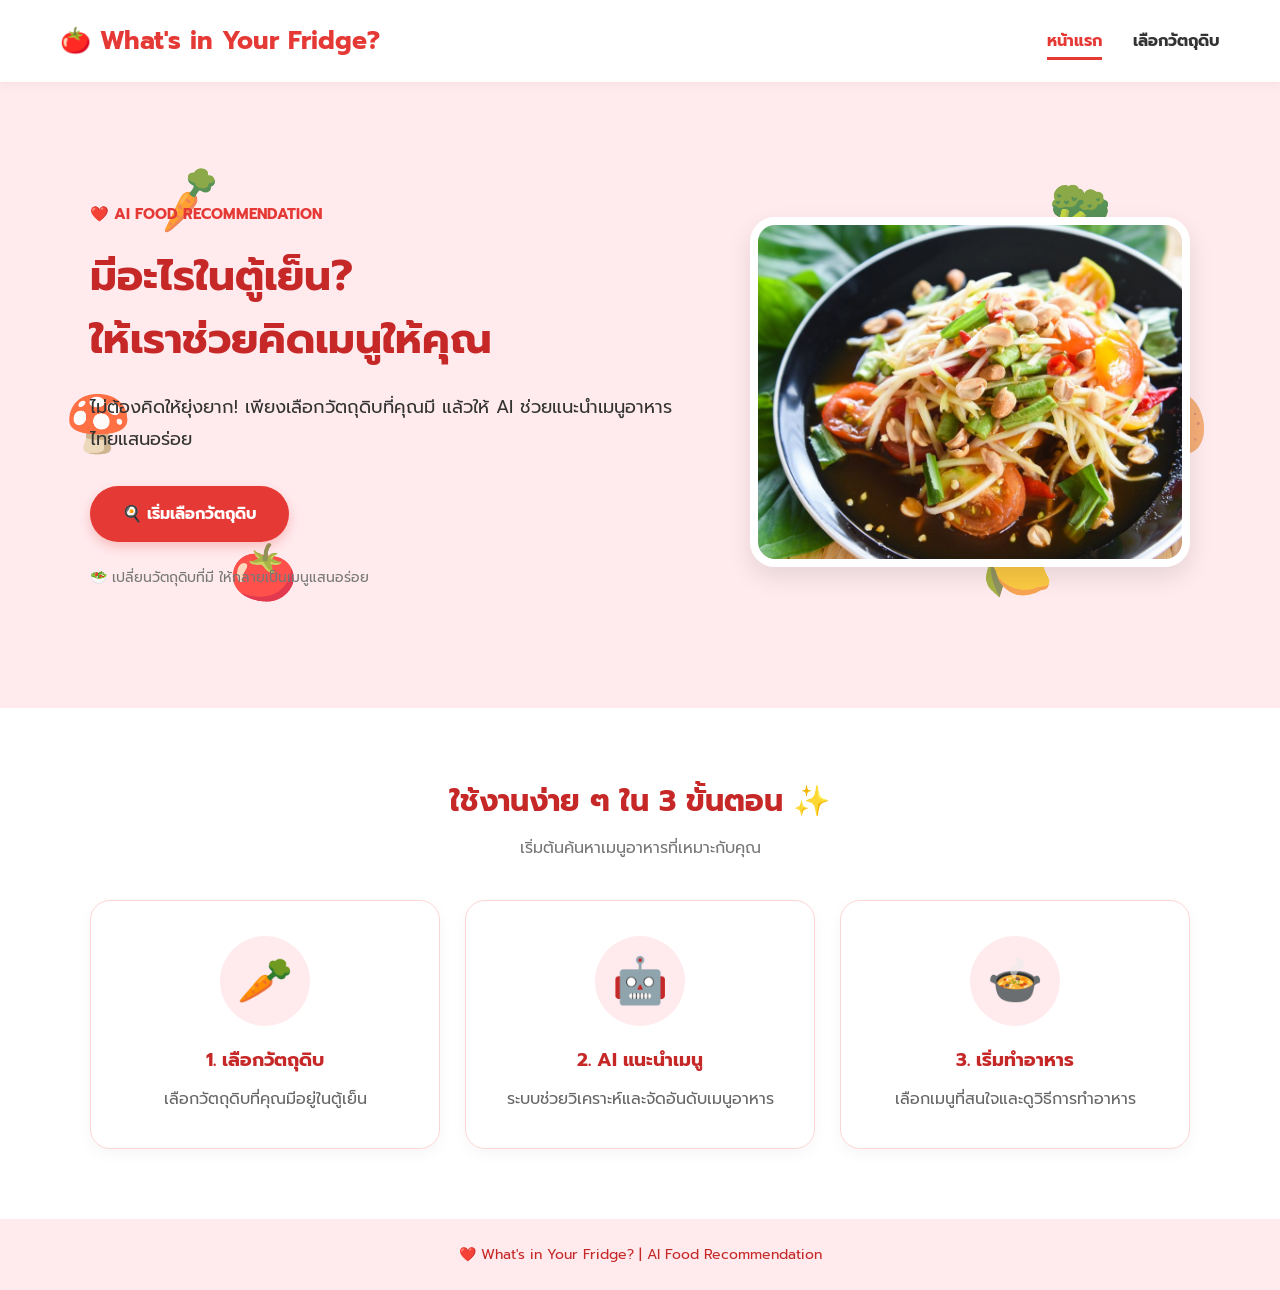
==== index.html @ 6ff92444 "Initial commit: Food Recommendation Website" ====
<!DOCTYPE html>
<html lang="th">
<head>
    <meta charset="UTF-8">
    <meta name="viewport" content="width=device-width, initial-scale=1.0">
    <title>What's in Your Fridge?</title>

        <!-- ฟอนต์ไทย -->
    <link rel="preconnect" href="https://fonts.googleapis.com">
    <link rel="preconnect" href="https://fonts.gstatic.com" crossorigin>
    <link href="https://fonts.googleapis.com/css2?family=Prompt:wght@400;500;600;700&display=swap" rel="stylesheet">

    <link rel="preconnect" href="https://fonts.googleapis.com">
    <link rel="preconnect" href="https://fonts.gstatic.com" crossorigin>
    <link href="https://fonts.googleapis.com/css2?family=Prompt:wght@400;500;600;700&display=swap" rel="stylesheet">
    <link rel="stylesheet" href="css/style.css">
</head>
<body>

    <!-- Header -->
    <header>
        <h1>🍅 What's in Your Fridge?</h1>

        <nav>
            <a href="index.html" class="active">หน้าแรก</a>
            <a href="ingredients.html">เลือกวัตถุดิบ</a>
        </nav>
    </header>

    <!-- Main Content -->
    <main>
        
        <!-- Hero Section -->
        <section class="hero">

            <!-- Ingredient Decorations -->
            <div class="food-decoration food-1">🥕</div>
            <div class="food-decoration food-2">🥦</div>
            <div class="food-decoration food-3">🍅</div>
            <div class="food-decoration food-4">🍋</div>
            <div class="food-decoration food-5">🍄</div>
            <div class="food-decoration food-6">🥚</div>

            <div class="hero-layout">

                <div class="hero-content">

                    <p class="subtitle">❤️ AI FOOD RECOMMENDATION</p>

                    <h2>
                        มีอะไรในตู้เย็น?
                        <br>
                        ให้เราช่วยคิดเมนูให้คุณ
                    </h2>

                    <p class="description">
                        ไม่ต้องคิดให้ยุ่งยาก!
                        เพียงเลือกวัตถุดิบที่คุณมี
                        แล้วให้ AI ช่วยแนะนำเมนูอาหารไทยแสนอร่อย
                    </p>

                    <a href="ingredients.html" class="btn">
                        🍳 เริ่มเลือกวัตถุดิบ
                    </a>

                    <p class="hero-note">
                        🥗 เปลี่ยนวัตถุดิบที่มี ให้กลายเป็นเมนูแสนอร่อย
                    </p>

                </div>

                <!-- Food Image -->
                <div class="hero-image">
                    <img src="images/food.jpg" alt="เมนูอาหารแนะนำ">
                </div>

            </div>

        </section>


        <!-- How It Works -->
        <section class="how-it-works">

            <div class="section-title">
                <h2>ใช้งานง่าย ๆ ใน 3 ขั้นตอน ✨</h2>
                <p>เริ่มต้นค้นหาเมนูอาหารที่เหมาะกับคุณ</p>
            </div>

            <div class="steps">

                <div class="step-card">
                    <div class="step-icon">🥕</div>
                    <h3>1. เลือกวัตถุดิบ</h3>
                    <p>เลือกวัตถุดิบที่คุณมีอยู่ในตู้เย็น</p>
                </div>

                <div class="step-card">
                    <div class="step-icon">🤖</div>
                    <h3>2. AI แนะนำเมนู</h3>
                    <p>ระบบช่วยวิเคราะห์และจัดอันดับเมนูอาหาร</p>
                </div>

                <div class="step-card">
                    <div class="step-icon">🍲</div>
                    <h3>3. เริ่มทำอาหาร</h3>
                    <p>เลือกเมนูที่สนใจและดูวิธีการทำอาหาร</p>
                </div>

            </div>

        </section>

    </main>

    <!-- Footer -->
    <footer>
        <p>❤️ What's in Your Fridge? | AI Food Recommendation</p>
    </footer>

    <script src="js/script.js"></script>

</body>
</html>
---- css/style.css ----
/* ============================= */
/* Color Theme */
/* ============================= */

:root {
    --primary-color: #E53935;
    --dark-red: #C62828;
    --light-red: #FFEBEE;
    --white: #FFFFFF;
    --text-color: #333333;
    --gray-color: #F5F5F5;
}

/* ============================= */
/* Basic Settings */
/* ============================= */

* {
    margin: 0;
    padding: 0;
    box-sizing: border-box;
}

body {
    font-family: Arial, sans-serif;
    background-color: var(--white);
    color: var(--text-color);
}

/* ============================= */
/* Header */
/* ============================= */

header {
    display: flex;
    justify-content: space-between;
    align-items: center;
    padding: 22px 60px;
    background-color: var(--white);

    /* เพิ่มความสวยงาม */
    border-bottom: 1px solid #FFE0E0;
    box-shadow: 0 3px 10px rgba(0, 0, 0, 0.04);

    position: relative;
    z-index: 10;
}

header h1 {
    color: var(--primary-color);
    font-size: 25px;
}

nav a {
    text-decoration: none;
    color: var(--text-color);
    margin-left: 25px;
    font-weight: bold;
}

nav a:hover {
    color: var(--primary-color);
}

/* ============================= */
/* Hero Section */
/* ============================= */

.hero {
    position: relative;
    text-align: center;
    padding: 120px 20px;
    background-color: var(--light-red);
    overflow: hidden;
}

.hero-content {
    max-width: 750px;
    margin: auto;
    position: relative;
    z-index: 2;
}

.subtitle {
    color: var(--primary-color);
    font-size: 15px;
    font-weight: bold;
    margin-bottom: 20px;
}

.hero h2 {
    font-size: 42px;
    line-height: 1.5;
    color: var(--dark-red);
    margin-bottom: 20px;
}

.description {
    font-size: 18px;
    line-height: 1.8;
    margin-bottom: 30px;
}

/* ============================= */
/* Food Decorations */
/* ============================= */

.food-decoration {
    position: absolute;
    font-size: 55px;
    opacity: 0.8;
}

.food-1 {
    top: 12%;
    left: 12%;
    transform: rotate(-15deg);
}

.food-2 {
    top: 15%;
    right: 13%;
    transform: rotate(15deg);
}

.food-3 {
    bottom: 15%;
    left: 18%;
    transform: rotate(10deg);
}

.food-4 {
    bottom: 15%;
    right: 18%;
    transform: rotate(-15deg);
}

.food-5 {
    top: 48%;
    left: 5%;
}

.food-6 {
    top: 48%;
    right: 5%;
}

/* ============================= */
/* Button */
/* ============================= */

.btn {
    display: inline-block;
    background-color: var(--primary-color);
    color: var(--white);
    padding: 16px 32px;
    text-decoration: none;
    border-radius: 30px;
    font-weight: bold;

    /* เพิ่มเงาและลูกเล่น */
    box-shadow: 0 5px 12px rgba(229, 57, 53, 0.25);
    transition: 0.3s;
}

.btn:hover {
    background-color: var(--dark-red);
    transform: translateY(-3px);
    box-shadow: 0 8px 18px rgba(198, 40, 40, 0.3);
}

.hero-note {
    margin-top: 25px;
    color: #777777;
    font-size: 14px;
}

/* ============================= */
/* How It Works */
/* ============================= */

.how-it-works {
    padding: 70px 40px;
    text-align: center;
}

.section-title h2 {
    color: var(--dark-red);
    font-size: 30px;
    margin-bottom: 12px;
}

.section-title p {
    color: #777777;
    margin-bottom: 40px;
}


/* Step Cards */

.steps {
    display: flex;
    justify-content: center;
    gap: 25px;
    max-width: 1100px;
    margin: auto;
}

.step-card {
    flex: 1;
    padding: 35px 25px;
    background-color: var(--white);
    border: 1px solid #FFD6D6;
    border-radius: 20px;

    box-shadow: 0 5px 15px rgba(0, 0, 0, 0.04);

    transition: 0.3s;
}

.step-card:hover {
    background-color: #FFF5F5;
    transform: translateY(-5px);
    box-shadow: 0 10px 20px rgba(229, 57, 53, 0.12);
}

/* Step Icon */
.step-icon {
    display: flex;
    align-items: center;
    justify-content: center;

    width: 90px;
    height: 90px;

    margin: 0 auto 20px;

    background-color: var(--light-red);
    border-radius: 50%;

    font-size: 45px;
}

.step-card h3 {
    color: var(--dark-red);
    text-align: center;
    margin-bottom: 12px;
}

.step-card p {
    color: #666666;
    line-height: 1.7;
    text-align: center;
}

/* ============================= */
/* Footer */
/* ============================= */

footer {
    text-align: center;
    padding: 25px;
    background-color: var(--light-red);
    color: var(--dark-red);
    font-size: 14px;
}

/* ============================= */
/* Responsive */
/* ============================= */

@media (max-width: 768px) {

    header {
        flex-direction: column;
        gap: 18px;
        padding: 20px;
    }

    nav a {
        margin: 0 10px;
    }

    .hero {
        padding: 100px 20px;
    }

    .hero h2 {
        font-size: 30px;
    }

    .description {
        font-size: 16px;
    }

    .food-decoration {
        font-size: 32px;
        opacity: 0.5;
    }

    .steps {
        flex-direction: column;
    }

    .how-it-works {
        padding: 50px 20px;
    }

    .section-title h2 {
        font-size: 25px;
    }

    /* Responsive Hero */

    .hero-layout {
        flex-direction: column;
        text-align: center;
        gap: 35px;
    }

    .hero-content {
        text-align: center;
        max-width: 100%;
    }

    .hero-image {
        width: 100%;
        max-width: 450px;
    }

    .hero-image img {
        height: 280px;
    }

    .food-decoration {
        font-size: 32px;
        opacity: 0.5;
    }
}


/* Hero Layout */

.hero-layout {
    display: flex;
    align-items: center;
    justify-content: space-between;
    gap: 50px;
    max-width: 1100px;
    margin: auto;
    text-align: left;
}

.hero-content {
    flex: 1;
    max-width: 600px;
    margin: 0;
}

.hero-image {
    flex: 0 0 40%;
    position: relative;
    z-index: 2;
}

.hero-image img {
    width: 100%;
    height: 350px;
    object-fit: cover;
    border-radius: 25px;
    border: 8px solid white;
    box-shadow: 0 10px 25px rgba(0, 0, 0, 0.10);
}


/* =================================
   INGREDIENTS PAGE
================================= */

.ingredients-page {
    max-width: 1100px;
    margin: auto;
    padding: 50px 25px;
}

/* Page Introduction */

.ingredients-intro {
    text-align: center;
    margin-bottom: 35px;
}

.ingredients-intro h2 {
    color: #D62828;
    font-size: 32px;
    margin: 15px 0;
}

.ingredients-intro p {
    color: #666;
    line-height: 1.7;
}

/* Search Box */

.ingredient-search {
    max-width: 650px;
    margin: 30px auto;
}

.ingredient-search input {
    width: 100%;
    padding: 16px 20px;
    border: 2px solid #FFD6D6;
    border-radius: 30px;
    font-size: 16px;
    outline: none;
    box-sizing: border-box;
}

.ingredient-search input:focus {
    border-color: #E53935;
}

/* Category */

.ingredient-category {
    margin: 40px 0 25px;
}

.ingredient-category h3,
.ingredient-list h3,
.selected-section h3 {
    color: #C62828;
    margin-bottom: 20px;
}

.category-buttons {
    display: flex;
    flex-wrap: wrap;
    gap: 12px;
}

.category-btn {
    background-color: white;
    color: #D62828;
    border: 1px solid #FFD6D6;
    border-radius: 25px;
    padding: 12px 22px;
    font-size: 15px;
    cursor: pointer;
    transition: 0.3s;
}

.category-btn:hover,
.category-btn.active {
    background-color: #E53935;
    color: white;
    border-color: #E53935;
}

/* Ingredient Cards */

.ingredient-grid {
    display: grid;
    grid-template-columns: repeat(4, 1fr);
    gap: 20px;
}

.ingredient-card {
    background-color: white;
    border: 1px solid #FFD6D6;
    border-radius: 18px;
    padding: 25px 15px;
    text-align: center;
    box-shadow: 0 4px 12px rgba(0, 0, 0, 0.04);
    transition: 0.3s;
}

.ingredient-card:hover {
    transform: translateY(-5px);
    box-shadow: 0 8px 18px rgba(229, 57, 53, 0.12);
}

.ingredient-icon {
    display: block;
    font-size: 45px;
    margin-bottom: 12px;
}

.ingredient-card h4 {
    color: #333;
    margin: 10px 0 15px;
}

/* Select Button */

.select-btn {
    background-color: #FFF0F0;
    color: #D62828;
    border: none;
    border-radius: 20px;
    padding: 9px 20px;
    cursor: pointer;
    transition: 0.3s;
}

.select-btn:hover {
    background-color: #E53935;
    color: white;
}

/* Selected Ingredients */

.selected-section {
    background-color: #FFF5F5;
    border: 1px solid #FFD6D6;
    border-radius: 20px;
    padding: 30px;
    margin-top: 45px;
    text-align: center;
}

#selectedCount {
    color: #E53935;
    font-weight: bold;
}

#selectedList {
    margin: 20px 0;
    color: #666;
    line-height: 2;
}

/* Confirm Button */

#confirmBtn {
    cursor: pointer;
    border: none;
}

#confirmBtn:disabled {
    background-color: #CCCCCC;
    box-shadow: none;
    cursor: not-allowed;
}

/* No Result */

#noResult {
    text-align: center;
    color: #999;
    padding: 30px;
}

/* Responsive */

@media (max-width: 768px) {

    .ingredient-grid {
        grid-template-columns: repeat(2, 1fr);
    }

    .ingredients-intro h2 {
        font-size: 25px;
    }

    .category-buttons {
        justify-content: center;
    }
}

@media (max-width: 400px) {

    .ingredient-grid {
        grid-template-columns: 1fr 1fr;
        gap: 10px;
    }

    .ingredient-card {
        padding: 18px 8px;
    }

}

/* =================================
   INGREDIENTS - EXTRA DESIGN
================================= */

/* พื้นหลังหน้า Ingredients */

.ingredients-page {
    background: linear-gradient(
        180deg,
        #fffafa 0%,
        #ffffff 50%,
        #fff5f5 100%
    );
}

/* Subtitle */

.ingredients-intro .subtitle {
    color: #E53935;
    font-weight: bold;
    letter-spacing: 1px;
}

/* Search Box */

.ingredient-search input {
    box-shadow: 0 4px 15px rgba(229, 57, 53, 0.06);
    transition: 0.3s;
}

.ingredient-search input:focus {
    box-shadow: 0 0 0 4px rgba(229, 57, 53, 0.1);
}

/* Category Buttons */

.category-btn {
    transition: all 0.25s ease;
}

.category-btn:hover {
    transform: translateY(-3px);
}

.category-btn.active {
    box-shadow: 0 5px 12px rgba(229, 57, 53, 0.2);
}

/* Ingredient Cards */

.ingredient-card {
    position: relative;
    overflow: hidden;
    transition: all 0.3s ease;
}

.ingredient-card:hover {
    transform: translateY(-7px);
    border-color: #FF9999;
    box-shadow: 0 10px 25px rgba(229, 57, 53, 0.12);
}

/* Ingredient Emoji */

.ingredient-icon {
    transition: transform 0.3s ease;
}

.ingredient-card:hover .ingredient-icon {
    transform: scale(1.18) rotate(-5deg);
}

/* Selected Card */

.ingredient-card.selected {
    border: 2px solid #E53935;
    background-color: #FFF5F5;
    box-shadow: 0 5px 15px rgba(229, 57, 53, 0.1);
}

/* Selected Button */

.ingredient-card.selected .select-btn {
    background-color: #E53935;
    color: white;
}

/* Selected List */

#selectedList {
    display: flex;
    flex-wrap: wrap;
    justify-content: center;
    gap: 10px;
}

.selected-item {
    background-color: white;
    border: 1px solid #FFBABA;
    border-radius: 20px;
    padding: 8px 14px;
    color: #C62828;
    font-size: 14px;
}

/* Confirm Button */

#confirmBtn {
    background-color: #E53935;
    color: white;
    padding: 14px 30px;
    border-radius: 30px;
    font-size: 16px;
    font-weight: bold;
    transition: 0.3s;
}

#confirmBtn:not(:disabled):hover {
    background-color: #C62828;
    transform: translateY(-3px);
    box-shadow: 0 6px 15px rgba(229, 57, 53, 0.25);
}

/* Animation */

@keyframes ingredientAppear {
    from {
        opacity: 0;
        transform: translateY(10px);
    }

    to {
        opacity: 1;
        transform: translateY(0);
    }
}

.ingredient-card {
    animation: ingredientAppear 0.35s ease;
}

/* ปุ่มลบวัตถุดิบในตะกร้า */

.selected-item button {
    font-size: 18px;
    margin-left: 5px;
}

/* การ์ดที่ถูกเลือก */

.ingredient-card.selected {
    border: 2px solid #E53935;
    background-color: #FFF5F5;
}

/* ปุ่มที่เลือกแล้ว */

.ingredient-card.selected .select-btn {
    background-color: #E53935;
    color: white;
}


/* ปุ่มจัดการรายการวัตถุดิบ */

.selected-actions {
    display: flex;
    justify-content: center;
    align-items: center;
    flex-wrap: wrap;
    gap: 12px;
    margin-top: 20px;
}

/* ปุ่มล้างรายการทั้งหมด */

.clear-btn {
    background-color: white;
    color: #E53935;
    border: 1px solid #E53935;
    border-radius: 30px;
    padding: 14px 25px;
    font-size: 15px;
    cursor: pointer;
    transition: 0.3s;
}

.clear-btn:hover:not(:disabled) {
    background-color: #FFF0F0;
    transform: translateY(-2px);
}

/* เมื่อปุ่มไม่สามารถกดได้ */

.clear-btn:disabled {
    background-color: #EEEEEE;
    color: #AAAAAA;
    border-color: #DDDDDD;
    cursor: not-allowed;
}


/* =================================
   FIXES (วางต่อท้ายไฟล์)
================================= */

/* ฟอนต์ไทย */
body {
    font-family: 'Prompt', 'Noto Sans Thai', Arial, sans-serif;
}

button, input {
    font-family: inherit;
}

/* แก้ Hero บนมือถือ (ต้องอยู่ท้ายไฟล์ เพื่อทับกฎด้านบน) */
@media (max-width: 768px) {
    .hero-layout {
        flex-direction: column;
        text-align: center;
        gap: 35px;
    }

    .hero-content {
        max-width: 100%;
        text-align: center;
    }

    .hero-image {
        flex: none;
        width: 100%;
        max-width: 450px;
    }

    .hero-image img {
        height: 280px;
    }
}

/* ปุ่ม ✕ ลบวัตถุดิบ */
.selected-item {
    display: inline-flex;
    align-items: center;
    gap: 6px;
}

.selected-item .remove-btn {
    background: #FFE5E5;
    color: #C62828;
    border: none;
    border-radius: 50%;
    width: 24px;
    height: 24px;
    font-size: 13px;
    line-height: 1;
    margin-left: 4px;
    cursor: pointer;
    transition: 0.2s;
}

.selected-item .remove-btn:hover {
    background: #E53935;
    color: white;
}

/* Header ติดขอบบน + หน้าที่เปิดอยู่ */
header {
    position: sticky;
    top: 0;
}

nav a.active {
    color: var(--primary-color);
    border-bottom: 3px solid var(--primary-color);
    padding-bottom: 4px;
}


/* =================================
   RESULT PAGE (recommendations.html)
   RECIPE DETAIL PAGE (recipe-detail.html)
================================= */

:root {
    --green: #2E7D32;
    --green-light: #E8F5E9;
}

.result-page,
.detail-page {
    max-width: 1100px;
    margin: auto;
    padding: 50px 25px;
}

.result-page {
    background: linear-gradient(180deg, #fffafa 0%, #ffffff 60%);
}

/* ---------- Chips ---------- */

.chip-row {
    display: flex;
    flex-wrap: wrap;
    gap: 8px;
}

.chip {
    display: inline-block;
    padding: 5px 12px;
    border-radius: 20px;
    font-size: 13px;
}

.chip-selected {
    background: white;
    border: 1px solid #FFBABA;
    color: #C62828;
}

.chip-have {
    background: var(--green-light);
    color: var(--green);
    border: 1px solid #C8E6C9;
}

.chip-need {
    background: white;
    color: #888;
    border: 1px dashed #CCC;
}

.chip-muted {
    background: #EEE;
    color: #888;
}

/* ---------- Summary ---------- */

.result-summary {
    display: flex;
    justify-content: space-between;
    align-items: center;
    gap: 20px;
    flex-wrap: wrap;
    background: #FFF5F5;
    border: 1px solid #FFD6D6;
    border-radius: 20px;
    padding: 20px 25px;
}

.result-summary-text {
    display: flex;
    flex-direction: column;
    gap: 12px;
    color: #C62828;
}

.edit-link {
    color: var(--primary-color);
    font-weight: 600;
    text-decoration: none;
}

.edit-link:hover {
    text-decoration: underline;
}

/* ---------- Toolbar ---------- */

.result-toolbar {
    display: flex;
    justify-content: space-between;
    align-items: center;
    flex-wrap: wrap;
    gap: 12px;
    margin: 30px 0 20px;
}

.result-toolbar[hidden] {
    display: none;
}

#resultCount {
    color: #666;
}

.sort-box {
    color: #666;
    font-size: 14px;
}

.sort-box select {
    margin-left: 8px;
    padding: 9px 14px;
    border: 2px solid #FFD6D6;
    border-radius: 20px;
    background: white;
    color: #C62828;
    font-size: 14px;
    cursor: pointer;
    outline: none;
}

.sort-box select:focus {
    border-color: var(--primary-color);
}

/* ---------- Recipe Cards ---------- */

.recipe-grid {
    display: grid;
    grid-template-columns: repeat(auto-fill, minmax(310px, 1fr));
    gap: 25px;
}

.recipe-card {
    display: flex;
    flex-direction: column;
    background: white;
    border: 1px solid #FFD6D6;
    border-radius: 22px;
    overflow: hidden;
    box-shadow: 0 4px 14px rgba(0, 0, 0, 0.05);
    transition: 0.3s;
    animation: ingredientAppear 0.4s ease both;
}

.recipe-card:hover {
    transform: translateY(-6px);
    box-shadow: 0 12px 26px rgba(229, 57, 53, 0.14);
}

.recipe-card.best {
    border: 2px solid var(--primary-color);
}

.recipe-thumb {
    position: relative;
    display: flex;
    align-items: center;
    justify-content: center;
    height: 150px;
    background: linear-gradient(135deg, #FFEBEE, #FFF8E1);
}

.recipe-thumb img {
    width: 100%;
    height: 100%;
    object-fit: cover;
}

.thumb-emoji {
    font-size: 70px;
    transition: transform 0.3s ease;
}

.thumb-emoji.big {
    font-size: 110px;
}

.recipe-card:hover .thumb-emoji {
    transform: scale(1.15) rotate(-5deg);
}

.best-badge {
    position: absolute;
    top: 12px;
    left: 12px;
    background: var(--primary-color);
    color: white;
    padding: 5px 12px;
    border-radius: 20px;
    font-size: 12px;
    font-weight: 600;
}

.recipe-body {
    display: flex;
    flex-direction: column;
    flex: 1;
    padding: 20px;
}

.recipe-title-row {
    display: flex;
    justify-content: space-between;
    align-items: flex-start;
    gap: 10px;
}

.recipe-title-row h3 {
    color: var(--dark-red);
    font-size: 19px;
}

.score-badge {
    flex-shrink: 0;
    background: var(--green-light);
    color: var(--green);
    font-weight: 700;
    font-size: 14px;
    padding: 4px 11px;
    border-radius: 20px;
}

.recipe-desc {
    color: #777;
    font-size: 14px;
    line-height: 1.7;
    margin: 10px 0 14px;
}

.match-bar {
    height: 8px;
    background: #F0F0F0;
    border-radius: 10px;
    overflow: hidden;
}

.match-fill {
    height: 100%;
    background: linear-gradient(90deg, #66BB6A, var(--green));
    border-radius: 10px;
    transition: width 0.8s ease;
}

.match-text {
    color: #888;
    font-size: 13px;
    margin: 8px 0 12px;
}

.recipe-meta {
    display: flex;
    flex-wrap: wrap;
    gap: 14px;
    color: #666;
    font-size: 13px;
    margin: 16px 0;
}

.recipe-meta.big {
    font-size: 15px;
}

.recipe-body .btn-small {
    margin-top: auto;
    text-align: center;
}

.btn-small {
    padding: 12px 24px;
    font-size: 15px;
}

/* ---------- State Boxes (loading / empty / error) ---------- */

.state-box {
    text-align: center;
    padding: 60px 20px;
    background: #FFF5F5;
    border: 1px dashed #FFBABA;
    border-radius: 24px;
}

.state-box h3 {
    color: var(--dark-red);
    margin: 14px 0 8px;
}

.state-box p {
    color: #777;
    margin-bottom: 22px;
}

.state-box .btn {
    border: none;
    cursor: pointer;
    font-family: inherit;
    font-size: 16px;
}

.state-icon {
    font-size: 60px;
}

.loading-pan {
    font-size: 64px;
    display: inline-block;
    animation: panShake 0.9s ease-in-out infinite;
}

@keyframes panShake {
    0%, 100% { transform: rotate(-12deg) translateY(0); }
    50%      { transform: rotate(12deg) translateY(-8px); }
}

/* ---------- Recipe Detail ---------- */

.back-link {
    display: inline-block;
    margin-bottom: 25px;
    color: var(--primary-color);
    text-decoration: none;
    font-weight: 600;
}

.back-link:hover {
    text-decoration: underline;
}

.detail-hero {
    display: flex;
    align-items: center;
    gap: 40px;
    background: linear-gradient(135deg, #FFEBEE, #FFF8E1);
    border-radius: 28px;
    padding: 35px 40px;
    margin-bottom: 30px;
}

.detail-thumb {
    flex: 0 0 200px;
    display: flex;
    align-items: center;
    justify-content: center;
}

.detail-thumb img {
    width: 100%;
    height: 200px;
    object-fit: cover;
    border-radius: 22px;
    border: 6px solid white;
}

.detail-info h2 {
    color: var(--dark-red);
    font-size: 34px;
    margin: 6px 0 12px;
}

.detail-desc {
    color: #666;
    line-height: 1.8;
}

.detail-layout {
    display: grid;
    grid-template-columns: 1fr 1.2fr;
    gap: 25px;
    align-items: start;
}

.detail-card {
    background: white;
    border: 1px solid #FFD6D6;
    border-radius: 22px;
    padding: 28px;
    box-shadow: 0 4px 14px rgba(0, 0, 0, 0.04);
}

.card-head {
    display: flex;
    justify-content: space-between;
    align-items: center;
    flex-wrap: wrap;
    gap: 10px;
    margin-bottom: 18px;
}

.card-head h3 {
    color: var(--dark-red);
}

.sub-head {
    color: #888;
    font-size: 14px;
    margin: 22px 0 8px;
}

.progress-text {
    color: var(--green);
    font-size: 13px;
    font-weight: 600;
}

/* Servings */

.serving-box {
    display: flex;
    align-items: center;
    gap: 12px;
    background: #FFF0F0;
    padding: 5px 8px;
    border-radius: 30px;
}

.serving-box button {
    width: 30px;
    height: 30px;
    border: none;
    border-radius: 50%;
    background: white;
    color: var(--primary-color);
    font-size: 18px;
    cursor: pointer;
    transition: 0.2s;
}

.serving-box button:hover {
    background: var(--primary-color);
    color: white;
}

/* Ingredient rows */

.ing-list {
    list-style: none;
}

.ing-row {
    display: flex;
    align-items: center;
    gap: 10px;
    padding: 11px 4px;
    border-bottom: 1px solid #F5F0F0;
}

.ing-name {
    flex: 1;
    font-weight: 500;
}

.ing-qty {
    color: #777;
    font-size: 14px;
}

.ing-list.light .ing-name {
    font-weight: 400;
    color: #666;
}

.tag {
    font-size: 12px;
    padding: 3px 10px;
    border-radius: 20px;
    white-space: nowrap;
}

.tag-have {
    background: var(--green-light);
    color: var(--green);
}

.tag-need {
    background: #FFF3E0;
    color: #E65100;
}

/* Shopping box */

.shopping-box {
    margin-top: 22px;
    padding: 18px;
    background: #FFF8E1;
    border: 1px solid #FFE082;
    border-radius: 16px;
    color: #6D4C00;
}

.shopping-box p {
    margin: 8px 0 14px;
}

.shopping-box.all-have {
    background: var(--green-light);
    border-color: #C8E6C9;
    color: var(--green);
    font-weight: 600;
    text-align: center;
}

.shopping-box .clear-btn {
    padding: 10px 20px;
    font-size: 14px;
}

/* Steps */

.step-list {
    list-style: none;
}

.step-row {
    margin-bottom: 12px;
}

.step-row label {
    display: flex;
    gap: 14px;
    align-items: flex-start;
    padding: 14px 16px;
    background: #FFFAFA;
    border: 1px solid #FFE0E0;
    border-radius: 16px;
    cursor: pointer;
    transition: 0.25s;
}

.step-row label:hover {
    border-color: #FF9999;
}

.step-check {
    display: none;
}

.step-num {
    flex-shrink: 0;
    width: 30px;
    height: 30px;
    display: flex;
    align-items: center;
    justify-content: center;
    background: var(--primary-color);
    color: white;
    border-radius: 50%;
    font-weight: 700;
    font-size: 14px;
    transition: 0.25s;
}

.step-text {
    line-height: 1.7;
}

.step-row.done label {
    background: var(--green-light);
    border-color: #C8E6C9;
}

.step-row.done .step-num {
    background: var(--green);
}

.step-row.done .step-text {
    color: #888;
    text-decoration: line-through;
}

/* Toast */

.toast {
    position: fixed;
    left: 50%;
    bottom: 30px;
    transform: translate(-50%, 20px);
    background: #333;
    color: white;
    padding: 12px 22px;
    border-radius: 30px;
    font-size: 14px;
    opacity: 0;
    pointer-events: none;
    transition: 0.3s;
    z-index: 50;
}

.toast.show {
    opacity: 1;
    transform: translate(-50%, 0);
}

/* ---------- Responsive ---------- */

@media (max-width: 768px) {

    .result-page,
    .detail-page {
        padding: 35px 18px;
    }

    .detail-hero {
        flex-direction: column;
        text-align: center;
        padding: 28px 20px;
        gap: 20px;
    }

    .detail-thumb {
        flex: none;
    }

    .detail-info h2 {
        font-size: 26px;
    }

    .recipe-meta.big {
        justify-content: center;
    }

    .detail-layout {
        grid-template-columns: 1fr;
    }

    .result-summary {
        flex-direction: column;
        align-items: flex-start;
    }
}

/* ผู้ใช้ที่ปิดแอนิเมชันในระบบ */
@media (prefers-reduced-motion: reduce) {
    .loading-pan,
    .recipe-card {
        animation: none;
    }

    .match-fill {
        transition: none;
    }
}


/* =================================
   DATASET INTEGRATION (หน้าเลือกวัตถุดิบ / ผลแนะนำ / รายละเอียดเมนู)
================================= */

/* ---------- หน้าเลือกวัตถุดิบ ---------- */

.ingredients-page {
    padding-bottom: 110px;   /* เว้นที่ให้แถบล่าง */
}

.ingredient-card {
    cursor: pointer;
}

.ingredient-count {
    display: block;
    margin: -6px 0 12px;
    color: #999;
    font-size: 12px;
}

.ingredient-card.selected .ingredient-count {
    color: var(--dark-red);
}

.ingredient-card h4 {
    min-height: 2.6em;
    display: flex;
    align-items: center;
    justify-content: center;
    line-height: 1.3;
}

/* แถบสรุปติดขอบล่าง */

.sticky-bar {
    position: fixed;
    left: 50%;
    bottom: 22px;
    transform: translateX(-50%);
    z-index: 40;

    display: flex;
    align-items: center;
    gap: 22px;

    padding: 10px 12px 10px 26px;
    background: white;
    border: 1px solid #FFBABA;
    border-radius: 40px;
    box-shadow: 0 10px 30px rgba(229, 57, 53, 0.22);
    color: var(--dark-red);
    animation: barUp 0.3s ease;
}

.sticky-bar[hidden] {
    display: none;
}

.sticky-bar .btn {
    border: none;
    cursor: pointer;
    font-family: inherit;
    font-size: 15px;
    padding: 12px 24px;
}

@keyframes barUp {
    from { opacity: 0; transform: translate(-50%, 20px); }
    to   { opacity: 1; transform: translate(-50%, 0); }
}

/* ---------- หน้าผลแนะนำ ---------- */

.toolbar-controls {
    display: flex;
    flex-wrap: wrap;
    gap: 12px;
}

.recipe-en {
    color: #999;
    font-size: 13px;
    margin: 2px 0 12px;
}

.status-pill {
    align-self: flex-start;
    display: inline-block;
    padding: 5px 12px;
    border-radius: 20px;
    font-size: 13px;
    font-weight: 600;
    margin-bottom: 14px;
}

.status-pill.ready {
    background: var(--green-light);
    color: var(--green);
}

.status-pill.need {
    background: #FFF3E0;
    color: #E65100;
}

.recipe-meta .tag {
    background: #F7F7F7;
    color: #666;
}

.recipe-meta .tag-course {
    background: #FFF0F0;
    color: #C62828;
}

.recipe-body .chip-row {
    max-height: 96px;
    overflow: hidden;
}

.load-more-box {
    text-align: center;
    margin-top: 35px;
}

.load-more-box[hidden],
#loadMoreBtn[hidden] {
    display: none;
}

/* ปุ่มหัวใจบนการ์ด */

.fav-btn {
    position: absolute;
    top: 10px;
    right: 10px;
    width: 38px;
    height: 38px;
    border: none;
    border-radius: 50%;
    background: rgba(255, 255, 255, 0.92);
    font-size: 19px;
    line-height: 1;
    cursor: pointer;
    box-shadow: 0 2px 8px rgba(0, 0, 0, 0.12);
    transition: transform 0.2s ease;
}

.fav-btn:hover {
    transform: scale(1.15);
}

.fav-btn.active {
    animation: heartPop 0.35s ease;
}

@keyframes heartPop {
    0%   { transform: scale(1); }
    50%  { transform: scale(1.4); }
    100% { transform: scale(1); }
}

/* ---------- หน้ารายละเอียด ---------- */

.fav-pill {
    margin-top: 18px;
    padding: 10px 20px;
    border: 1px solid #FFBABA;
    border-radius: 30px;
    background: white;
    color: var(--primary-color);
    font-size: 14px;
    cursor: pointer;
    transition: 0.25s;
}

.fav-pill:hover {
    background: #FFF0F0;
}

.fav-pill.active {
    background: var(--primary-color);
    border-color: var(--primary-color);
    color: white;
}

.recipe-meta.big span {
    background: rgba(255, 255, 255, 0.75);
    padding: 6px 14px;
    border-radius: 20px;
}

.time-note,
.data-note,
.source-note {
    color: #999;
    font-size: 13px;
    line-height: 1.7;
}

.time-note {
    margin-top: 10px;
}

.data-note {
    margin-top: 20px;
}

.source-note {
    margin-top: 18px;
}

.source-note a {
    color: var(--primary-color);
}

.no-steps {
    text-align: center;
    padding: 30px 15px;
    background: #FFFAFA;
    border: 1px dashed #FFBABA;
    border-radius: 18px;
}

.no-steps h4 {
    color: var(--dark-red);
    margin: 10px 0 8px;
}

.no-steps p {
    color: #777;
    font-size: 14px;
    line-height: 1.7;
    margin-bottom: 18px;
}

.link-row {
    display: flex;
    flex-wrap: wrap;
    justify-content: center;
    gap: 10px;
}

.link-btn {
    display: inline-block;
    padding: 10px 20px;
    font-size: 14px;
    text-decoration: none;
}

/* ---------- เลื่อนแล้วค่อย ๆ ปรากฏ (หน้าแรก) ---------- */

.reveal {
    opacity: 0;
    transform: translateY(24px);
    transition: opacity 0.6s ease, transform 0.6s ease;
}

.reveal.visible {
    opacity: 1;
    transform: none;
}

/* อีโมจิลอยเบา ๆ ที่หน้าแรก */

.food-decoration {
    animation: floatFood 5s ease-in-out infinite;
}

.food-2, .food-4, .food-6 {
    animation-delay: -2.5s;
}

@keyframes floatFood {
    0%, 100% { translate: 0 0; }
    50%      { translate: 0 -12px; }
}

@media (max-width: 768px) {
    .toolbar-controls {
        width: 100%;
    }

    .sticky-bar {
        width: calc(100% - 28px);
        justify-content: space-between;
        gap: 10px;
    }
}

@media (prefers-reduced-motion: reduce) {
    .food-decoration,
    .sticky-bar,
    .fav-btn.active {
        animation: none;
    }

    .reveal {
        opacity: 1;
        transform: none;
        transition: none;
    }
}


/* ป้ายบอกแหล่งข้อมูล (Flask API / ในเครื่อง) */

.source-note-bar {
    margin-top: 18px;
    padding: 9px 16px;
    border-radius: 14px;
    background: #FFF8E1;
    color: #8A6100;
    font-size: 13px;
}

.source-note-bar[hidden] {
    display: none;
}

.source-note-bar.from-api {
    background: var(--green-light);
    color: var(--green);
}
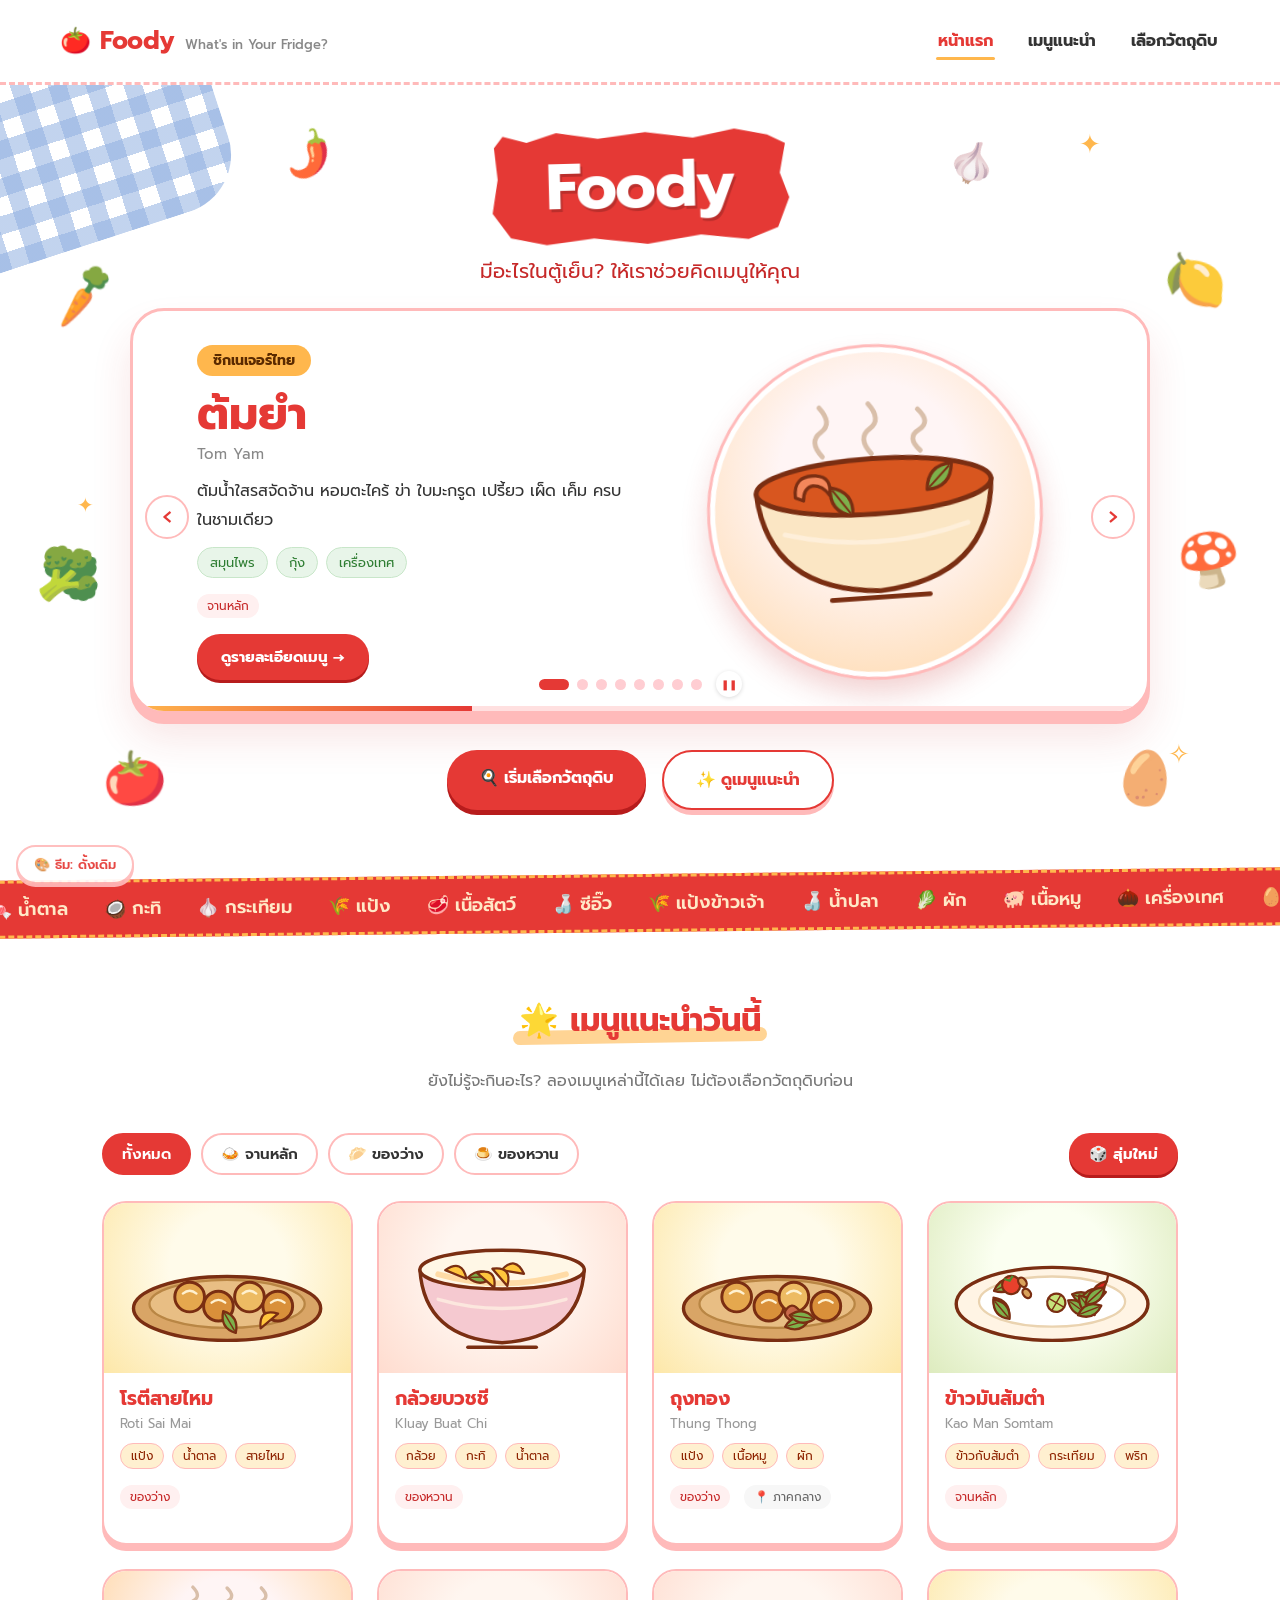
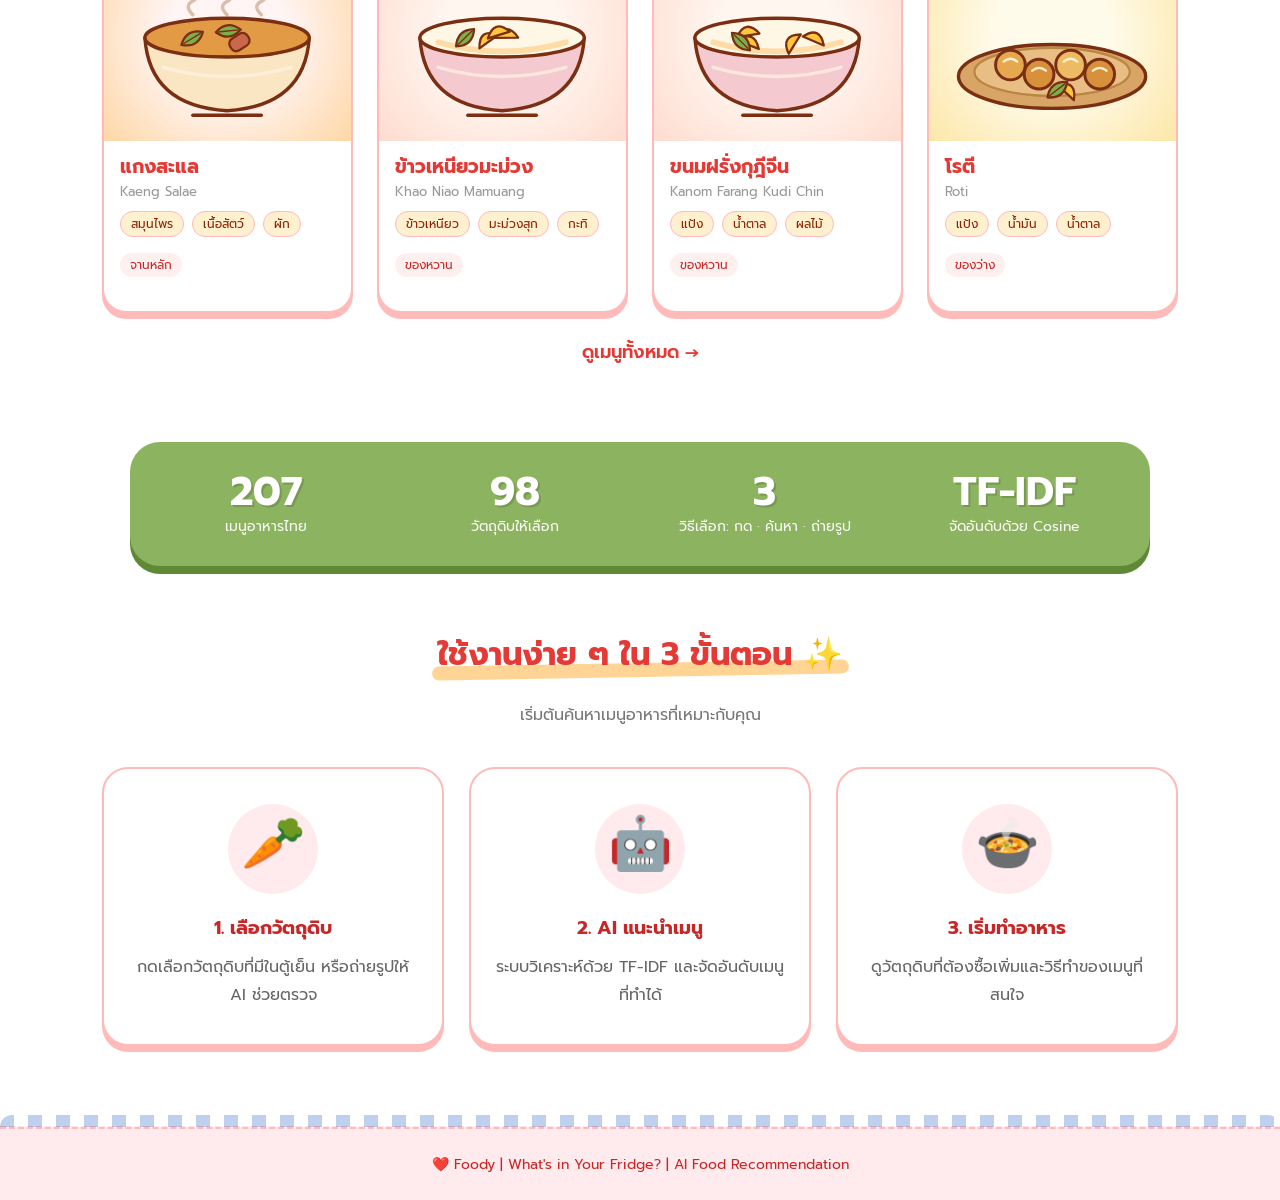
==== commit 2a11bc87: "Update full food recommendation project with AI recognition" ====
--- a/index.html
+++ b/index.html
@@ -1,84 +1,119 @@
-
 <!DOCTYPE html>
 <html lang="th">
 <head>
     <meta charset="UTF-8">
     <meta name="viewport" content="width=device-width, initial-scale=1.0">
-    <title>What's in Your Fridge?</title>
-
-        <!-- ฟอนต์ไทย -->
-    <link rel="preconnect" href="https://fonts.googleapis.com">
-    <link rel="preconnect" href="https://fonts.gstatic.com" crossorigin>
-    <link href="https://fonts.googleapis.com/css2?family=Prompt:wght@400;500;600;700&display=swap" rel="stylesheet">
+    <title>Foody | What's in Your Fridge?</title>
 
     <link rel="preconnect" href="https://fonts.googleapis.com">
     <link rel="preconnect" href="https://fonts.gstatic.com" crossorigin>
-    <link href="https://fonts.googleapis.com/css2?family=Prompt:wght@400;500;600;700&display=swap" rel="stylesheet">
-    <link rel="stylesheet" href="css/style.css">
+    <link href="https://fonts.googleapis.com/css2?family=Mali:wght@500;600;700&family=Prompt:wght@400;500;600;700&display=swap" rel="stylesheet">
+    <link rel="stylesheet" href="css/style.css" id="css-base-original">
+    <link rel="stylesheet" href="css/foody-original.css" id="css-foody-original">
+    <link rel="stylesheet" href="css/style-slide.css" id="css-base-slide" media="not all">
+    <link rel="stylesheet" href="css/foody.css" id="css-foody-slide" media="not all">
+    <script>
+        // เลือกธีมก่อนแสดงผล (ค่าเริ่มต้น = สไตล์ดั้งเดิม, สลับได้ด้วยปุ่ม 🎨 มุมซ้ายล่าง)
+        (function () {
+            var theme = "original";
+            try { theme = localStorage.getItem("foodyTheme") || "original"; } catch (e) {}
+            var slide = theme === "slide";
+            document.documentElement.setAttribute("data-theme", slide ? "slide" : "original");
+            function set(id, on) { document.getElementById(id).media = on ? "all" : "not all"; }
+            set("css-base-original", !slide); set("css-foody-original", !slide);
+            set("css-base-slide", slide); set("css-foody-slide", slide);
+        })();
+    </script>
 </head>
-<body>
+<body class="home-page">
 
     <!-- Header -->
     <header>
-        <h1>🍅 What's in Your Fridge?</h1>
+        <h1><a href="index.html" class="brand">🍅 Foody <small>What's in Your Fridge?</small></a></h1>
 
         <nav>
             <a href="index.html" class="active">หน้าแรก</a>
+            <a href="menus.html">เมนูแนะนำ</a>
             <a href="ingredients.html">เลือกวัตถุดิบ</a>
         </nav>
     </header>
 
-    <!-- Main Content -->
     <main>
-        
-        <!-- Hero Section -->
-        <section class="hero">
 
-            <!-- Ingredient Decorations -->
-            <div class="food-decoration food-1">🥕</div>
-            <div class="food-decoration food-2">🥦</div>
-            <div class="food-decoration food-3">🍅</div>
-            <div class="food-decoration food-4">🍋</div>
-            <div class="food-decoration food-5">🍄</div>
-            <div class="food-decoration food-6">🥚</div>
+        <!-- Hero: สไลด์เมนูเด่น -->
+        <section class="hero-slider" aria-label="เมนูเด่น">
+            <span class="sparkle s1">✦</span>
+            <span class="sparkle s2">✦</span>
+            <span class="sparkle s3">✧</span>
 
-            <div class="hero-layout">
+            <!-- อิโมจิวัตถุดิบลอยไปมา -->
+            <div class="food-decoration fd-1" aria-hidden="true">🥕</div>
+            <div class="food-decoration fd-2" aria-hidden="true">🥦</div>
+            <div class="food-decoration fd-3" aria-hidden="true">🍅</div>
+            <div class="food-decoration fd-4" aria-hidden="true">🍋</div>
+            <div class="food-decoration fd-5" aria-hidden="true">🍄</div>
+            <div class="food-decoration fd-6" aria-hidden="true">🥚</div>
+            <div class="food-decoration fd-7" aria-hidden="true">🌶️</div>
+            <div class="food-decoration fd-8" aria-hidden="true">🧄</div>
 
-                <div class="hero-content">
-
-                    <p class="subtitle">❤️ AI FOOD RECOMMENDATION</p>
-
-                    <h2>
-                        มีอะไรในตู้เย็น?
-                        <br>
-                        ให้เราช่วยคิดเมนูให้คุณ
-                    </h2>
-
-                    <p class="description">
-                        ไม่ต้องคิดให้ยุ่งยาก!
-                        เพียงเลือกวัตถุดิบที่คุณมี
-                        แล้วให้ AI ช่วยแนะนำเมนูอาหารไทยแสนอร่อย
-                    </p>
-
-                    <a href="ingredients.html" class="btn">
-                        🍳 เริ่มเลือกวัตถุดิบ
-                    </a>
-
-                    <p class="hero-note">
-                        🥗 เปลี่ยนวัตถุดิบที่มี ให้กลายเป็นเมนูแสนอร่อย
-                    </p>
-
-                </div>
-
-                <!-- Food Image -->
-                <div class="hero-image">
-                    <img src="images/food.jpg" alt="เมนูอาหารแนะนำ">
-                </div>
-
+            <div class="slider-head">
+                <span class="brush-title">Foody</span>
+                <p class="slider-lead">มีอะไรในตู้เย็น? ให้เราช่วยคิดเมนูให้คุณ</p>
             </div>
 
+            <div class="slider" id="slider">
+                <div class="slides" id="slides"></div>
+
+                <button type="button" class="slider-arrow prev" id="prevBtn" aria-label="เมนูก่อนหน้า">‹</button>
+                <button type="button" class="slider-arrow next" id="nextBtn" aria-label="เมนูถัดไป">›</button>
+
+                <div class="slider-footer">
+                    <div class="slider-dots" id="dots"></div>
+                    <button type="button" class="slider-pause" id="pauseBtn" aria-label="หยุดเลื่อนอัตโนมัติ">❚❚</button>
+                </div>
+                <div class="slider-progress"><span id="progressBar"></span></div>
+            </div>
+
+            <div class="hero-cta">
+                <a href="ingredients.html" class="btn">🍳 เริ่มเลือกวัตถุดิบ</a>
+                <a href="#picks" class="btn btn-ghost">✨ ดูเมนูแนะนำ</a>
+            </div>
         </section>
 
+        <!-- ตัววิ่งวัตถุดิบ -->
+        <div class="ticker" aria-hidden="true">
+            <div class="ticker-track" id="tickerTrack"></div>
+        </div>
+
+        <!-- เมนูแนะนำ (ไม่ต้องเลือกวัตถุดิบ) -->
+        <section class="picks" id="picks">
+            <div class="section-title">
+                <h2>🌟 เมนูแนะนำวันนี้</h2>
+                <p>ยังไม่รู้จะกินอะไร? ลองเมนูเหล่านี้ได้เลย ไม่ต้องเลือกวัตถุดิบก่อน</p>
+            </div>
+
+            <div class="pick-controls">
+                <div class="tabs" id="pickTabs" role="tablist">
+                    <button type="button" class="tab active" data-course="all">ทั้งหมด</button>
+                    <button type="button" class="tab" data-course="main dish">🍛 จานหลัก</button>
+                    <button type="button" class="tab" data-course="snack">🥟 ของว่าง</button>
+                    <button type="button" class="tab" data-course="dessert">🍮 ของหวาน</button>
+                </div>
+                <button type="button" class="btn btn-small shuffle-btn" id="shuffleBtn">🎲 สุ่มใหม่</button>
+            </div>
+
+            <div class="pick-grid" id="pickGrid"></div>
+
+            <p class="more-link"><a href="menus.html">ดูเมนูทั้งหมด →</a></p>
+        </section>
+
+        <!-- สถิติ -->
+        <section class="stats-band">
+            <div class="stat"><b data-count="__RECIPES__">0</b><span>เมนูอาหารไทย</span></div>
+            <div class="stat"><b data-count="__INGREDIENTS__">0</b><span>วัตถุดิบให้เลือก</span></div>
+            <div class="stat"><b data-count="3">0</b><span>วิธีเลือก: กด · ค้นหา · ถ่ายรูป</span></div>
+            <div class="stat"><b>TF-IDF</b><span>จัดอันดับด้วย Cosine</span></div>
+        </section>
 
         <!-- How It Works -->
         <section class="how-it-works">
@@ -93,19 +128,19 @@
                 <div class="step-card">
                     <div class="step-icon">🥕</div>
                     <h3>1. เลือกวัตถุดิบ</h3>
-                    <p>เลือกวัตถุดิบที่คุณมีอยู่ในตู้เย็น</p>
+                    <p>กดเลือกวัตถุดิบที่มีในตู้เย็น หรือถ่ายรูปให้ AI ช่วยตรวจ</p>
                 </div>
 
                 <div class="step-card">
                     <div class="step-icon">🤖</div>
                     <h3>2. AI แนะนำเมนู</h3>
-                    <p>ระบบช่วยวิเคราะห์และจัดอันดับเมนูอาหาร</p>
+                    <p>ระบบวิเคราะห์ด้วย TF-IDF และจัดอันดับเมนูที่ทำได้</p>
                 </div>
 
                 <div class="step-card">
                     <div class="step-icon">🍲</div>
                     <h3>3. เริ่มทำอาหาร</h3>
-                    <p>เลือกเมนูที่สนใจและดูวิธีการทำอาหาร</p>
+                    <p>ดูวัตถุดิบที่ต้องซื้อเพิ่มและวิธีทำของเมนูที่สนใจ</p>
                 </div>
 
             </div>
@@ -114,12 +149,16 @@
 
     </main>
 
-    <!-- Footer -->
     <footer>
-        <p>❤️ What's in Your Fridge? | AI Food Recommendation</p>
+        <p>❤️ Foody | What's in Your Fridge? | AI Food Recommendation</p>
     </footer>
 
+    <script src="js/recipes-data.js"></script>
+    <script src="js/ingredients-data.js"></script>
+    <script src="js/food-art.js"></script>
+    <script src="js/home.js"></script>
     <script src="js/script.js"></script>
 
+    <script src="js/theme.js"></script>
 </body>
 </html>
--- a/css/style.css
+++ b/css/style.css
@@ -1,865 +1,865 @@
-
-/* ============================= */
-/* Color Theme */
-/* ============================= */
-
-:root {
-    --primary-color: #E53935;
-    --dark-red: #C62828;
-    --light-red: #FFEBEE;
-    --white: #FFFFFF;
-    --text-color: #333333;
-    --gray-color: #F5F5F5;
-}
-
-/* ============================= */
-/* Basic Settings */
-/* ============================= */
-
-* {
-    margin: 0;
-    padding: 0;
-    box-sizing: border-box;
-}
-
-body {
-    font-family: Arial, sans-serif;
-    background-color: var(--white);
-    color: var(--text-color);
-}
-
-/* ============================= */
-/* Header */
-/* ============================= */
-
-header {
-    display: flex;
-    justify-content: space-between;
-    align-items: center;
-    padding: 22px 60px;
-    background-color: var(--white);
-
-    /* เพิ่มความสวยงาม */
-    border-bottom: 1px solid #FFE0E0;
-    box-shadow: 0 3px 10px rgba(0, 0, 0, 0.04);
-
-    position: relative;
-    z-index: 10;
-}
-
-header h1 {
-    color: var(--primary-color);
-    font-size: 25px;
-}
-
-nav a {
-    text-decoration: none;
-    color: var(--text-color);
-    margin-left: 25px;
-    font-weight: bold;
-}
-
-nav a:hover {
-    color: var(--primary-color);
-}
-
-/* ============================= */
-/* Hero Section */
-/* ============================= */
-
-.hero {
-    position: relative;
-    text-align: center;
-    padding: 120px 20px;
-    background-color: var(--light-red);
-    overflow: hidden;
-}
-
-.hero-content {
-    max-width: 750px;
-    margin: auto;
-    position: relative;
-    z-index: 2;
-}
-
-.subtitle {
-    color: var(--primary-color);
-    font-size: 15px;
-    font-weight: bold;
-    margin-bottom: 20px;
-}
-
-.hero h2 {
-    font-size: 42px;
-    line-height: 1.5;
-    color: var(--dark-red);
-    margin-bottom: 20px;
-}
-
-.description {
-    font-size: 18px;
-    line-height: 1.8;
-    margin-bottom: 30px;
-}
-
-/* ============================= */
-/* Food Decorations */
-/* ============================= */
-
-.food-decoration {
-    position: absolute;
-    font-size: 55px;
-    opacity: 0.8;
-}
-
-.food-1 {
-    top: 12%;
-    left: 12%;
-    transform: rotate(-15deg);
-}
-
-.food-2 {
-    top: 15%;
-    right: 13%;
-    transform: rotate(15deg);
-}
-
-.food-3 {
-    bottom: 15%;
-    left: 18%;
-    transform: rotate(10deg);
-}
-
-.food-4 {
-    bottom: 15%;
-    right: 18%;
-    transform: rotate(-15deg);
-}
-
-.food-5 {
-    top: 48%;
-    left: 5%;
-}
-
-.food-6 {
-    top: 48%;
-    right: 5%;
-}
-
-/* ============================= */
-/* Button */
-/* ============================= */
-
-.btn {
-    display: inline-block;
-    background-color: var(--primary-color);
-    color: var(--white);
-    padding: 16px 32px;
-    text-decoration: none;
-    border-radius: 30px;
-    font-weight: bold;
-
-    /* เพิ่มเงาและลูกเล่น */
-    box-shadow: 0 5px 12px rgba(229, 57, 53, 0.25);
-    transition: 0.3s;
-}
-
-.btn:hover {
-    background-color: var(--dark-red);
-    transform: translateY(-3px);
-    box-shadow: 0 8px 18px rgba(198, 40, 40, 0.3);
-}
-
-.hero-note {
-    margin-top: 25px;
-    color: #777777;
-    font-size: 14px;
-}
-
-/* ============================= */
-/* How It Works */
-/* ============================= */
-
-.how-it-works {
-    padding: 70px 40px;
-    text-align: center;
-}
-
-.section-title h2 {
-    color: var(--dark-red);
-    font-size: 30px;
-    margin-bottom: 12px;
-}
-
-.section-title p {
-    color: #777777;
-    margin-bottom: 40px;
-}
-
-
-/* Step Cards */
-
-.steps {
-    display: flex;
-    justify-content: center;
-    gap: 25px;
-    max-width: 1100px;
-    margin: auto;
-}
-
-.step-card {
-    flex: 1;
-    padding: 35px 25px;
-    background-color: var(--white);
-    border: 1px solid #FFD6D6;
-    border-radius: 20px;
-
-    box-shadow: 0 5px 15px rgba(0, 0, 0, 0.04);
-
-    transition: 0.3s;
-}
-
-.step-card:hover {
-    background-color: #FFF5F5;
-    transform: translateY(-5px);
-    box-shadow: 0 10px 20px rgba(229, 57, 53, 0.12);
-}
-
-/* Step Icon */
-.step-icon {
-    display: flex;
-    align-items: center;
-    justify-content: center;
-
-    width: 90px;
-    height: 90px;
-
-    margin: 0 auto 20px;
-
-    background-color: var(--light-red);
-    border-radius: 50%;
-
-    font-size: 45px;
-}
-
-.step-card h3 {
-    color: var(--dark-red);
-    text-align: center;
-    margin-bottom: 12px;
-}
-
-.step-card p {
-    color: #666666;
-    line-height: 1.7;
-    text-align: center;
-}
-
-/* ============================= */
-/* Footer */
-/* ============================= */
-
-footer {
-    text-align: center;
-    padding: 25px;
-    background-color: var(--light-red);
-    color: var(--dark-red);
-    font-size: 14px;
-}
-
-/* ============================= */
-/* Responsive */
-/* ============================= */
-
-@media (max-width: 768px) {
-
-    header {
-        flex-direction: column;
-        gap: 18px;
-        padding: 20px;
-    }
-
-    nav a {
-        margin: 0 10px;
-    }
-
-    .hero {
-        padding: 100px 20px;
-    }
-
-    .hero h2 {
-        font-size: 30px;
-    }
-
-    .description {
-        font-size: 16px;
-    }
-
-    .food-decoration {
-        font-size: 32px;
-        opacity: 0.5;
-    }
-
-    .steps {
-        flex-direction: column;
-    }
-
-    .how-it-works {
-        padding: 50px 20px;
-    }
-
-    .section-title h2 {
-        font-size: 25px;
-    }
-
-    /* Responsive Hero */
-
-    .hero-layout {
-        flex-direction: column;
-        text-align: center;
-        gap: 35px;
-    }
-
-    .hero-content {
-        text-align: center;
-        max-width: 100%;
-    }
-
-    .hero-image {
-        width: 100%;
-        max-width: 450px;
-    }
-
-    .hero-image img {
-        height: 280px;
-    }
-
-    .food-decoration {
-        font-size: 32px;
-        opacity: 0.5;
-    }
-}
-
-
-/* Hero Layout */
-
-.hero-layout {
-    display: flex;
-    align-items: center;
-    justify-content: space-between;
-    gap: 50px;
-    max-width: 1100px;
-    margin: auto;
-    text-align: left;
-}
-
-.hero-content {
-    flex: 1;
-    max-width: 600px;
-    margin: 0;
-}
-
-.hero-image {
-    flex: 0 0 40%;
-    position: relative;
-    z-index: 2;
-}
-
-.hero-image img {
-    width: 100%;
-    height: 350px;
-    object-fit: cover;
-    border-radius: 25px;
-    border: 8px solid white;
-    box-shadow: 0 10px 25px rgba(0, 0, 0, 0.10);
-}
-
-
-/* =================================
-   INGREDIENTS PAGE
-================================= */
-
-.ingredients-page {
-    max-width: 1100px;
-    margin: auto;
-    padding: 50px 25px;
-}
-
-/* Page Introduction */
-
-.ingredients-intro {
-    text-align: center;
-    margin-bottom: 35px;
-}
-
-.ingredients-intro h2 {
-    color: #D62828;
-    font-size: 32px;
-    margin: 15px 0;
-}
-
-.ingredients-intro p {
-    color: #666;
-    line-height: 1.7;
-}
-
-/* Search Box */
-
-.ingredient-search {
-    max-width: 650px;
-    margin: 30px auto;
-}
-
-.ingredient-search input {
-    width: 100%;
-    padding: 16px 20px;
-    border: 2px solid #FFD6D6;
-    border-radius: 30px;
-    font-size: 16px;
-    outline: none;
-    box-sizing: border-box;
-}
-
-.ingredient-search input:focus {
-    border-color: #E53935;
-}
-
-/* Category */
-
-.ingredient-category {
-    margin: 40px 0 25px;
-}
-
-.ingredient-category h3,
-.ingredient-list h3,
-.selected-section h3 {
-    color: #C62828;
-    margin-bottom: 20px;
-}
-
-.category-buttons {
-    display: flex;
-    flex-wrap: wrap;
-    gap: 12px;
-}
-
-.category-btn {
-    background-color: white;
-    color: #D62828;
-    border: 1px solid #FFD6D6;
-    border-radius: 25px;
-    padding: 12px 22px;
-    font-size: 15px;
-    cursor: pointer;
-    transition: 0.3s;
-}
-
-.category-btn:hover,
-.category-btn.active {
-    background-color: #E53935;
-    color: white;
-    border-color: #E53935;
-}
-
-/* Ingredient Cards */
-
-.ingredient-grid {
-    display: grid;
-    grid-template-columns: repeat(4, 1fr);
-    gap: 20px;
-}
-
-.ingredient-card {
-    background-color: white;
-    border: 1px solid #FFD6D6;
-    border-radius: 18px;
-    padding: 25px 15px;
-    text-align: center;
-    box-shadow: 0 4px 12px rgba(0, 0, 0, 0.04);
-    transition: 0.3s;
-}
-
-.ingredient-card:hover {
-    transform: translateY(-5px);
-    box-shadow: 0 8px 18px rgba(229, 57, 53, 0.12);
-}
-
-.ingredient-icon {
-    display: block;
-    font-size: 45px;
-    margin-bottom: 12px;
-}
-
-.ingredient-card h4 {
-    color: #333;
-    margin: 10px 0 15px;
-}
-
-/* Select Button */
-
-.select-btn {
-    background-color: #FFF0F0;
-    color: #D62828;
-    border: none;
-    border-radius: 20px;
-    padding: 9px 20px;
-    cursor: pointer;
-    transition: 0.3s;
-}
-
-.select-btn:hover {
-    background-color: #E53935;
-    color: white;
-}
-
-/* Selected Ingredients */
-
-.selected-section {
-    background-color: #FFF5F5;
-    border: 1px solid #FFD6D6;
-    border-radius: 20px;
-    padding: 30px;
-    margin-top: 45px;
-    text-align: center;
-}
-
-#selectedCount {
-    color: #E53935;
-    font-weight: bold;
-}
-
-#selectedList {
-    margin: 20px 0;
-    color: #666;
-    line-height: 2;
-}
-
-/* Confirm Button */
-
-#confirmBtn {
-    cursor: pointer;
-    border: none;
-}
-
-#confirmBtn:disabled {
-    background-color: #CCCCCC;
-    box-shadow: none;
-    cursor: not-allowed;
-}
-
-/* No Result */
-
-#noResult {
-    text-align: center;
-    color: #999;
-    padding: 30px;
-}
-
-/* Responsive */
-
-@media (max-width: 768px) {
-
-    .ingredient-grid {
-        grid-template-columns: repeat(2, 1fr);
-    }
-
-    .ingredients-intro h2 {
-        font-size: 25px;
-    }
-
-    .category-buttons {
-        justify-content: center;
-    }
-}
-
-@media (max-width: 400px) {
-
-    .ingredient-grid {
-        grid-template-columns: 1fr 1fr;
-        gap: 10px;
-    }
-
-    .ingredient-card {
-        padding: 18px 8px;
-    }
-
-}
-
-/* =================================
-   INGREDIENTS - EXTRA DESIGN
-================================= */
-
-/* พื้นหลังหน้า Ingredients */
-
-.ingredients-page {
-    background: linear-gradient(
-        180deg,
-        #fffafa 0%,
-        #ffffff 50%,
-        #fff5f5 100%
-    );
-}
-
-/* Subtitle */
-
-.ingredients-intro .subtitle {
-    color: #E53935;
-    font-weight: bold;
-    letter-spacing: 1px;
-}
-
-/* Search Box */
-
-.ingredient-search input {
-    box-shadow: 0 4px 15px rgba(229, 57, 53, 0.06);
-    transition: 0.3s;
-}
-
-.ingredient-search input:focus {
-    box-shadow: 0 0 0 4px rgba(229, 57, 53, 0.1);
-}
-
-/* Category Buttons */
-
-.category-btn {
-    transition: all 0.25s ease;
-}
-
-.category-btn:hover {
-    transform: translateY(-3px);
-}
-
-.category-btn.active {
-    box-shadow: 0 5px 12px rgba(229, 57, 53, 0.2);
-}
-
-/* Ingredient Cards */
-
-.ingredient-card {
-    position: relative;
-    overflow: hidden;
-    transition: all 0.3s ease;
-}
-
-.ingredient-card:hover {
-    transform: translateY(-7px);
-    border-color: #FF9999;
-    box-shadow: 0 10px 25px rgba(229, 57, 53, 0.12);
-}
-
-/* Ingredient Emoji */
-
-.ingredient-icon {
-    transition: transform 0.3s ease;
-}
-
-.ingredient-card:hover .ingredient-icon {
-    transform: scale(1.18) rotate(-5deg);
-}
-
-/* Selected Card */
-
-.ingredient-card.selected {
-    border: 2px solid #E53935;
-    background-color: #FFF5F5;
-    box-shadow: 0 5px 15px rgba(229, 57, 53, 0.1);
-}
-
-/* Selected Button */
-
-.ingredient-card.selected .select-btn {
-    background-color: #E53935;
-    color: white;
-}
-
-/* Selected List */
-
-#selectedList {
-    display: flex;
-    flex-wrap: wrap;
-    justify-content: center;
-    gap: 10px;
-}
-
-.selected-item {
-    background-color: white;
-    border: 1px solid #FFBABA;
-    border-radius: 20px;
-    padding: 8px 14px;
-    color: #C62828;
-    font-size: 14px;
-}
-
-/* Confirm Button */
-
-#confirmBtn {
-    background-color: #E53935;
-    color: white;
-    padding: 14px 30px;
-    border-radius: 30px;
-    font-size: 16px;
-    font-weight: bold;
-    transition: 0.3s;
-}
-
-#confirmBtn:not(:disabled):hover {
-    background-color: #C62828;
-    transform: translateY(-3px);
-    box-shadow: 0 6px 15px rgba(229, 57, 53, 0.25);
-}
-
-/* Animation */
-
-@keyframes ingredientAppear {
-    from {
-        opacity: 0;
-        transform: translateY(10px);
-    }
-
-    to {
-        opacity: 1;
-        transform: translateY(0);
-    }
-}
-
-.ingredient-card {
-    animation: ingredientAppear 0.35s ease;
-}
-
-/* ปุ่มลบวัตถุดิบในตะกร้า */
-
-.selected-item button {
-    font-size: 18px;
-    margin-left: 5px;
-}
-
-/* การ์ดที่ถูกเลือก */
-
-.ingredient-card.selected {
-    border: 2px solid #E53935;
-    background-color: #FFF5F5;
-}
-
-/* ปุ่มที่เลือกแล้ว */
-
-.ingredient-card.selected .select-btn {
-    background-color: #E53935;
-    color: white;
-}
-
-
-/* ปุ่มจัดการรายการวัตถุดิบ */
-
-.selected-actions {
-    display: flex;
-    justify-content: center;
-    align-items: center;
-    flex-wrap: wrap;
-    gap: 12px;
-    margin-top: 20px;
-}
-
-/* ปุ่มล้างรายการทั้งหมด */
-
-.clear-btn {
-    background-color: white;
-    color: #E53935;
-    border: 1px solid #E53935;
-    border-radius: 30px;
-    padding: 14px 25px;
-    font-size: 15px;
-    cursor: pointer;
-    transition: 0.3s;
-}
-
-.clear-btn:hover:not(:disabled) {
-    background-color: #FFF0F0;
-    transform: translateY(-2px);
-}
-
-/* เมื่อปุ่มไม่สามารถกดได้ */
-
-.clear-btn:disabled {
-    background-color: #EEEEEE;
-    color: #AAAAAA;
-    border-color: #DDDDDD;
-    cursor: not-allowed;
-}
-
-
-/* =================================
-   FIXES (วางต่อท้ายไฟล์)
-================================= */
-
-/* ฟอนต์ไทย */
-body {
-    font-family: 'Prompt', 'Noto Sans Thai', Arial, sans-serif;
-}
-
-button, input {
-    font-family: inherit;
-}
-
-/* แก้ Hero บนมือถือ (ต้องอยู่ท้ายไฟล์ เพื่อทับกฎด้านบน) */
-@media (max-width: 768px) {
-    .hero-layout {
-        flex-direction: column;
-        text-align: center;
-        gap: 35px;
-    }
-
-    .hero-content {
-        max-width: 100%;
-        text-align: center;
-    }
-
-    .hero-image {
-        flex: none;
-        width: 100%;
-        max-width: 450px;
-    }
-
-    .hero-image img {
-        height: 280px;
-    }
-}
-
-/* ปุ่ม ✕ ลบวัตถุดิบ */
-.selected-item {
-    display: inline-flex;
-    align-items: center;
-    gap: 6px;
-}
-
-.selected-item .remove-btn {
-    background: #FFE5E5;
-    color: #C62828;
-    border: none;
-    border-radius: 50%;
-    width: 24px;
-    height: 24px;
-    font-size: 13px;
-    line-height: 1;
-    margin-left: 4px;
-    cursor: pointer;
-    transition: 0.2s;
-}
-
-.selected-item .remove-btn:hover {
-    background: #E53935;
-    color: white;
-}
-
-/* Header ติดขอบบน + หน้าที่เปิดอยู่ */
-header {
-    position: sticky;
-    top: 0;
-}
-
-nav a.active {
-    color: var(--primary-color);
-    border-bottom: 3px solid var(--primary-color);
-    padding-bottom: 4px;
-}
+
+/* ============================= */
+/* Color Theme */
+/* ============================= */
+
+:root {
+    --primary-color: #E53935;
+    --dark-red: #C62828;
+    --light-red: #FFEBEE;
+    --white: #FFFFFF;
+    --text-color: #333333;
+    --gray-color: #F5F5F5;
+}
+
+/* ============================= */
+/* Basic Settings */
+/* ============================= */
+
+* {
+    margin: 0;
+    padding: 0;
+    box-sizing: border-box;
+}
+
+body {
+    font-family: Arial, sans-serif;
+    background-color: var(--white);
+    color: var(--text-color);
+}
+
+/* ============================= */
+/* Header */
+/* ============================= */
+
+header {
+    display: flex;
+    justify-content: space-between;
+    align-items: center;
+    padding: 22px 60px;
+    background-color: var(--white);
+
+    /* เพิ่มความสวยงาม */
+    border-bottom: 1px solid #FFE0E0;
+    box-shadow: 0 3px 10px rgba(0, 0, 0, 0.04);
+
+    position: relative;
+    z-index: 10;
+}
+
+header h1 {
+    color: var(--primary-color);
+    font-size: 25px;
+}
+
+nav a {
+    text-decoration: none;
+    color: var(--text-color);
+    margin-left: 25px;
+    font-weight: bold;
+}
+
+nav a:hover {
+    color: var(--primary-color);
+}
+
+/* ============================= */
+/* Hero Section */
+/* ============================= */
+
+.hero {
+    position: relative;
+    text-align: center;
+    padding: 120px 20px;
+    background-color: var(--light-red);
+    overflow: hidden;
+}
+
+.hero-content {
+    max-width: 750px;
+    margin: auto;
+    position: relative;
+    z-index: 2;
+}
+
+.subtitle {
+    color: var(--primary-color);
+    font-size: 15px;
+    font-weight: bold;
+    margin-bottom: 20px;
+}
+
+.hero h2 {
+    font-size: 42px;
+    line-height: 1.5;
+    color: var(--dark-red);
+    margin-bottom: 20px;
+}
+
+.description {
+    font-size: 18px;
+    line-height: 1.8;
+    margin-bottom: 30px;
+}
+
+/* ============================= */
+/* Food Decorations */
+/* ============================= */
+
+.food-decoration {
+    position: absolute;
+    font-size: 55px;
+    opacity: 0.8;
+}
+
+.food-1 {
+    top: 12%;
+    left: 12%;
+    transform: rotate(-15deg);
+}
+
+.food-2 {
+    top: 15%;
+    right: 13%;
+    transform: rotate(15deg);
+}
+
+.food-3 {
+    bottom: 15%;
+    left: 18%;
+    transform: rotate(10deg);
+}
+
+.food-4 {
+    bottom: 15%;
+    right: 18%;
+    transform: rotate(-15deg);
+}
+
+.food-5 {
+    top: 48%;
+    left: 5%;
+}
+
+.food-6 {
+    top: 48%;
+    right: 5%;
+}
+
+/* ============================= */
+/* Button */
+/* ============================= */
+
+.btn {
+    display: inline-block;
+    background-color: var(--primary-color);
+    color: var(--white);
+    padding: 16px 32px;
+    text-decoration: none;
+    border-radius: 30px;
+    font-weight: bold;
+
+    /* เพิ่มเงาและลูกเล่น */
+    box-shadow: 0 5px 12px rgba(229, 57, 53, 0.25);
+    transition: 0.3s;
+}
+
+.btn:hover {
+    background-color: var(--dark-red);
+    transform: translateY(-3px);
+    box-shadow: 0 8px 18px rgba(198, 40, 40, 0.3);
+}
+
+.hero-note {
+    margin-top: 25px;
+    color: #777777;
+    font-size: 14px;
+}
+
+/* ============================= */
+/* How It Works */
+/* ============================= */
+
+.how-it-works {
+    padding: 70px 40px;
+    text-align: center;
+}
+
+.section-title h2 {
+    color: var(--dark-red);
+    font-size: 30px;
+    margin-bottom: 12px;
+}
+
+.section-title p {
+    color: #777777;
+    margin-bottom: 40px;
+}
+
+
+/* Step Cards */
+
+.steps {
+    display: flex;
+    justify-content: center;
+    gap: 25px;
+    max-width: 1100px;
+    margin: auto;
+}
+
+.step-card {
+    flex: 1;
+    padding: 35px 25px;
+    background-color: var(--white);
+    border: 1px solid #FFD6D6;
+    border-radius: 20px;
+
+    box-shadow: 0 5px 15px rgba(0, 0, 0, 0.04);
+
+    transition: 0.3s;
+}
+
+.step-card:hover {
+    background-color: #FFF5F5;
+    transform: translateY(-5px);
+    box-shadow: 0 10px 20px rgba(229, 57, 53, 0.12);
+}
+
+/* Step Icon */
+.step-icon {
+    display: flex;
+    align-items: center;
+    justify-content: center;
+
+    width: 90px;
+    height: 90px;
+
+    margin: 0 auto 20px;
+
+    background-color: var(--light-red);
+    border-radius: 50%;
+
+    font-size: 45px;
+}
+
+.step-card h3 {
+    color: var(--dark-red);
+    text-align: center;
+    margin-bottom: 12px;
+}
+
+.step-card p {
+    color: #666666;
+    line-height: 1.7;
+    text-align: center;
+}
+
+/* ============================= */
+/* Footer */
+/* ============================= */
+
+footer {
+    text-align: center;
+    padding: 25px;
+    background-color: var(--light-red);
+    color: var(--dark-red);
+    font-size: 14px;
+}
+
+/* ============================= */
+/* Responsive */
+/* ============================= */
+
+@media (max-width: 768px) {
+
+    header {
+        flex-direction: column;
+        gap: 18px;
+        padding: 20px;
+    }
+
+    nav a {
+        margin: 0 10px;
+    }
+
+    .hero {
+        padding: 100px 20px;
+    }
+
+    .hero h2 {
+        font-size: 30px;
+    }
+
+    .description {
+        font-size: 16px;
+    }
+
+    .food-decoration {
+        font-size: 32px;
+        opacity: 0.5;
+    }
+
+    .steps {
+        flex-direction: column;
+    }
+
+    .how-it-works {
+        padding: 50px 20px;
+    }
+
+    .section-title h2 {
+        font-size: 25px;
+    }
+
+    /* Responsive Hero */
+
+    .hero-layout {
+        flex-direction: column;
+        text-align: center;
+        gap: 35px;
+    }
+
+    .hero-content {
+        text-align: center;
+        max-width: 100%;
+    }
+
+    .hero-image {
+        width: 100%;
+        max-width: 450px;
+    }
+
+    .hero-image img {
+        height: 280px;
+    }
+
+    .food-decoration {
+        font-size: 32px;
+        opacity: 0.5;
+    }
+}
+
+
+/* Hero Layout */
+
+.hero-layout {
+    display: flex;
+    align-items: center;
+    justify-content: space-between;
+    gap: 50px;
+    max-width: 1100px;
+    margin: auto;
+    text-align: left;
+}
+
+.hero-content {
+    flex: 1;
+    max-width: 600px;
+    margin: 0;
+}
+
+.hero-image {
+    flex: 0 0 40%;
+    position: relative;
+    z-index: 2;
+}
+
+.hero-image img {
+    width: 100%;
+    height: 350px;
+    object-fit: cover;
+    border-radius: 25px;
+    border: 8px solid white;
+    box-shadow: 0 10px 25px rgba(0, 0, 0, 0.10);
+}
+
+
+/* =================================
+   INGREDIENTS PAGE
+================================= */
+
+.ingredients-page {
+    max-width: 1100px;
+    margin: auto;
+    padding: 50px 25px;
+}
+
+/* Page Introduction */
+
+.ingredients-intro {
+    text-align: center;
+    margin-bottom: 35px;
+}
+
+.ingredients-intro h2 {
+    color: #D62828;
+    font-size: 32px;
+    margin: 15px 0;
+}
+
+.ingredients-intro p {
+    color: #666;
+    line-height: 1.7;
+}
+
+/* Search Box */
+
+.ingredient-search {
+    max-width: 650px;
+    margin: 30px auto;
+}
+
+.ingredient-search input {
+    width: 100%;
+    padding: 16px 20px;
+    border: 2px solid #FFD6D6;
+    border-radius: 30px;
+    font-size: 16px;
+    outline: none;
+    box-sizing: border-box;
+}
+
+.ingredient-search input:focus {
+    border-color: #E53935;
+}
+
+/* Category */
+
+.ingredient-category {
+    margin: 40px 0 25px;
+}
+
+.ingredient-category h3,
+.ingredient-list h3,
+.selected-section h3 {
+    color: #C62828;
+    margin-bottom: 20px;
+}
+
+.category-buttons {
+    display: flex;
+    flex-wrap: wrap;
+    gap: 12px;
+}
+
+.category-btn {
+    background-color: white;
+    color: #D62828;
+    border: 1px solid #FFD6D6;
+    border-radius: 25px;
+    padding: 12px 22px;
+    font-size: 15px;
+    cursor: pointer;
+    transition: 0.3s;
+}
+
+.category-btn:hover,
+.category-btn.active {
+    background-color: #E53935;
+    color: white;
+    border-color: #E53935;
+}
+
+/* Ingredient Cards */
+
+.ingredient-grid {
+    display: grid;
+    grid-template-columns: repeat(4, 1fr);
+    gap: 20px;
+}
+
+.ingredient-card {
+    background-color: white;
+    border: 1px solid #FFD6D6;
+    border-radius: 18px;
+    padding: 25px 15px;
+    text-align: center;
+    box-shadow: 0 4px 12px rgba(0, 0, 0, 0.04);
+    transition: 0.3s;
+}
+
+.ingredient-card:hover {
+    transform: translateY(-5px);
+    box-shadow: 0 8px 18px rgba(229, 57, 53, 0.12);
+}
+
+.ingredient-icon {
+    display: block;
+    font-size: 45px;
+    margin-bottom: 12px;
+}
+
+.ingredient-card h4 {
+    color: #333;
+    margin: 10px 0 15px;
+}
+
+/* Select Button */
+
+.select-btn {
+    background-color: #FFF0F0;
+    color: #D62828;
+    border: none;
+    border-radius: 20px;
+    padding: 9px 20px;
+    cursor: pointer;
+    transition: 0.3s;
+}
+
+.select-btn:hover {
+    background-color: #E53935;
+    color: white;
+}
+
+/* Selected Ingredients */
+
+.selected-section {
+    background-color: #FFF5F5;
+    border: 1px solid #FFD6D6;
+    border-radius: 20px;
+    padding: 30px;
+    margin-top: 45px;
+    text-align: center;
+}
+
+#selectedCount {
+    color: #E53935;
+    font-weight: bold;
+}
+
+#selectedList {
+    margin: 20px 0;
+    color: #666;
+    line-height: 2;
+}
+
+/* Confirm Button */
+
+#confirmBtn {
+    cursor: pointer;
+    border: none;
+}
+
+#confirmBtn:disabled {
+    background-color: #CCCCCC;
+    box-shadow: none;
+    cursor: not-allowed;
+}
+
+/* No Result */
+
+#noResult {
+    text-align: center;
+    color: #999;
+    padding: 30px;
+}
+
+/* Responsive */
+
+@media (max-width: 768px) {
+
+    .ingredient-grid {
+        grid-template-columns: repeat(2, 1fr);
+    }
+
+    .ingredients-intro h2 {
+        font-size: 25px;
+    }
+
+    .category-buttons {
+        justify-content: center;
+    }
+}
+
+@media (max-width: 400px) {
+
+    .ingredient-grid {
+        grid-template-columns: 1fr 1fr;
+        gap: 10px;
+    }
+
+    .ingredient-card {
+        padding: 18px 8px;
+    }
+
+}
+
+/* =================================
+   INGREDIENTS - EXTRA DESIGN
+================================= */
+
+/* พื้นหลังหน้า Ingredients */
+
+.ingredients-page {
+    background: linear-gradient(
+        180deg,
+        #fffafa 0%,
+        #ffffff 50%,
+        #fff5f5 100%
+    );
+}
+
+/* Subtitle */
+
+.ingredients-intro .subtitle {
+    color: #E53935;
+    font-weight: bold;
+    letter-spacing: 1px;
+}
+
+/* Search Box */
+
+.ingredient-search input {
+    box-shadow: 0 4px 15px rgba(229, 57, 53, 0.06);
+    transition: 0.3s;
+}
+
+.ingredient-search input:focus {
+    box-shadow: 0 0 0 4px rgba(229, 57, 53, 0.1);
+}
+
+/* Category Buttons */
+
+.category-btn {
+    transition: all 0.25s ease;
+}
+
+.category-btn:hover {
+    transform: translateY(-3px);
+}
+
+.category-btn.active {
+    box-shadow: 0 5px 12px rgba(229, 57, 53, 0.2);
+}
+
+/* Ingredient Cards */
+
+.ingredient-card {
+    position: relative;
+    overflow: hidden;
+    transition: all 0.3s ease;
+}
+
+.ingredient-card:hover {
+    transform: translateY(-7px);
+    border-color: #FF9999;
+    box-shadow: 0 10px 25px rgba(229, 57, 53, 0.12);
+}
+
+/* Ingredient Emoji */
+
+.ingredient-icon {
+    transition: transform 0.3s ease;
+}
+
+.ingredient-card:hover .ingredient-icon {
+    transform: scale(1.18) rotate(-5deg);
+}
+
+/* Selected Card */
+
+.ingredient-card.selected {
+    border: 2px solid #E53935;
+    background-color: #FFF5F5;
+    box-shadow: 0 5px 15px rgba(229, 57, 53, 0.1);
+}
+
+/* Selected Button */
+
+.ingredient-card.selected .select-btn {
+    background-color: #E53935;
+    color: white;
+}
+
+/* Selected List */
+
+#selectedList {
+    display: flex;
+    flex-wrap: wrap;
+    justify-content: center;
+    gap: 10px;
+}
+
+.selected-item {
+    background-color: white;
+    border: 1px solid #FFBABA;
+    border-radius: 20px;
+    padding: 8px 14px;
+    color: #C62828;
+    font-size: 14px;
+}
+
+/* Confirm Button */
+
+#confirmBtn {
+    background-color: #E53935;
+    color: white;
+    padding: 14px 30px;
+    border-radius: 30px;
+    font-size: 16px;
+    font-weight: bold;
+    transition: 0.3s;
+}
+
+#confirmBtn:not(:disabled):hover {
+    background-color: #C62828;
+    transform: translateY(-3px);
+    box-shadow: 0 6px 15px rgba(229, 57, 53, 0.25);
+}
+
+/* Animation */
+
+@keyframes ingredientAppear {
+    from {
+        opacity: 0;
+        transform: translateY(10px);
+    }
+
+    to {
+        opacity: 1;
+        transform: translateY(0);
+    }
+}
+
+.ingredient-card {
+    animation: ingredientAppear 0.35s ease;
+}
+
+/* ปุ่มลบวัตถุดิบในตะกร้า */
+
+.selected-item button {
+    font-size: 18px;
+    margin-left: 5px;
+}
+
+/* การ์ดที่ถูกเลือก */
+
+.ingredient-card.selected {
+    border: 2px solid #E53935;
+    background-color: #FFF5F5;
+}
+
+/* ปุ่มที่เลือกแล้ว */
+
+.ingredient-card.selected .select-btn {
+    background-color: #E53935;
+    color: white;
+}
+
+
+/* ปุ่มจัดการรายการวัตถุดิบ */
+
+.selected-actions {
+    display: flex;
+    justify-content: center;
+    align-items: center;
+    flex-wrap: wrap;
+    gap: 12px;
+    margin-top: 20px;
+}
+
+/* ปุ่มล้างรายการทั้งหมด */
+
+.clear-btn {
+    background-color: white;
+    color: #E53935;
+    border: 1px solid #E53935;
+    border-radius: 30px;
+    padding: 14px 25px;
+    font-size: 15px;
+    cursor: pointer;
+    transition: 0.3s;
+}
+
+.clear-btn:hover:not(:disabled) {
+    background-color: #FFF0F0;
+    transform: translateY(-2px);
+}
+
+/* เมื่อปุ่มไม่สามารถกดได้ */
+
+.clear-btn:disabled {
+    background-color: #EEEEEE;
+    color: #AAAAAA;
+    border-color: #DDDDDD;
+    cursor: not-allowed;
+}
+
+
+/* =================================
+   FIXES (วางต่อท้ายไฟล์)
+================================= */
+
+/* ฟอนต์ไทย */
+body {
+    font-family: 'Prompt', 'Noto Sans Thai', Arial, sans-serif;
+}
+
+button, input {
+    font-family: inherit;
+}
+
+/* แก้ Hero บนมือถือ (ต้องอยู่ท้ายไฟล์ เพื่อทับกฎด้านบน) */
+@media (max-width: 768px) {
+    .hero-layout {
+        flex-direction: column;
+        text-align: center;
+        gap: 35px;
+    }
+
+    .hero-content {
+        max-width: 100%;
+        text-align: center;
+    }
+
+    .hero-image {
+        flex: none;
+        width: 100%;
+        max-width: 450px;
+    }
+
+    .hero-image img {
+        height: 280px;
+    }
+}
+
+/* ปุ่ม ✕ ลบวัตถุดิบ */
+.selected-item {
+    display: inline-flex;
+    align-items: center;
+    gap: 6px;
+}
+
+.selected-item .remove-btn {
+    background: #FFE5E5;
+    color: #C62828;
+    border: none;
+    border-radius: 50%;
+    width: 24px;
+    height: 24px;
+    font-size: 13px;
+    line-height: 1;
+    margin-left: 4px;
+    cursor: pointer;
+    transition: 0.2s;
+}
+
+.selected-item .remove-btn:hover {
+    background: #E53935;
+    color: white;
+}
+
+/* Header ติดขอบบน + หน้าที่เปิดอยู่ */
+header {
+    position: sticky;
+    top: 0;
+}
+
+nav a.active {
+    color: var(--primary-color);
+    border-bottom: 3px solid var(--primary-color);
+    padding-bottom: 4px;
+}
 
 
 /* =================================
@@ -1836,3 +1836,5 @@
     background: var(--green-light);
     color: var(--green);
 }
+
+/* (สไตล์ส่วนสแกนรูปภาพอยู่ใน foody*.css) */
--- a/css/foody-original.css
+++ b/css/foody-original.css
@@ -0,0 +1,1032 @@
+/* =====================================================
+   foody-original.css  -  ธีมสไตล์ดั้งเดิม (แดง-ชมพู-ขาว) สร้างจาก foody.css
+   (ธีมสไลด์อยู่ใน foody.css)
+   ครีม + แดงอิฐ + เหลืองมัสตาร์ด + เขียวใบไม้ + ฟ้าลายสก๊อต
+   โหลดหลัง style.css ทุกหน้า
+   ===================================================== */
+
+:root {
+    --primary-color: #E53935;
+    --dark-red: #C62828;
+    --light-red: #FFEBEE;
+    --cream: #FFFFFF;
+    --cream-2: #FFEBEE;
+    --mustard: #FFB74D;
+    --leaf: #8CB35F;
+    --leaf-dark: #5E8A36;
+    --gingham: #6B95D6;
+    --ink: #333333;
+    --text-color: #333333;
+    --brush: 'Prompt', 'Noto Sans Thai', sans-serif;
+}
+
+body {
+    font-family: 'Prompt', 'Noto Sans Thai', Arial, sans-serif;
+    color: var(--ink);
+    background-color: var(--cream);
+    
+}
+
+html, body { overflow-x: clip; }
+
+h1, h2, h3, .subtitle, .btn, nav a { font-family: var(--brush); }
+
+/* ---------- Header ---------- */
+
+header {
+    background: rgba(255, 255, 255, 0.92);
+    backdrop-filter: blur(6px);
+    border-bottom: 3px dashed #FFBABA;
+    box-shadow: none;
+    position: sticky;
+    top: 0;
+    z-index: 50;
+}
+
+.brand {
+    text-decoration: none;
+    color: var(--primary-color);
+    display: inline-flex;
+    align-items: baseline;
+    gap: 10px;
+    font-weight: 700;
+}
+
+.brand small {
+    font-family: 'Prompt', sans-serif;
+    font-size: 13px;
+    font-weight: 500;
+    color: #888888;
+}
+
+nav a {
+    position: relative;
+    color: var(--ink);
+    padding: 4px 2px;
+}
+
+nav a::after {
+    content: "";
+    position: absolute;
+    left: 0;
+    bottom: -3px;
+    width: 100%;
+    height: 3px;
+    border-radius: 3px;
+    background: var(--mustard);
+    transform: scaleX(0);
+    transform-origin: left;
+    transition: transform 0.25s ease;
+}
+
+nav a:hover::after,
+nav a.active::after { transform: scaleX(1); }
+
+nav a.active { color: var(--primary-color); border-bottom: none !important; }
+
+/* ---------- ปุ่ม ---------- */
+
+.btn {
+    background: var(--primary-color);
+    color: #fff;
+    border-radius: 999px;
+    box-shadow: 0 5px 0 #B71C1C;
+    transition: transform 0.15s ease, box-shadow 0.15s ease, background 0.2s;
+}
+
+.btn:hover {
+    background: #EF5350;
+    transform: translateY(-2px);
+    box-shadow: 0 7px 0 #B71C1C;
+}
+
+.btn:active {
+    transform: translateY(3px);
+    box-shadow: 0 2px 0 #B71C1C;
+}
+
+.btn-ghost {
+    background: #FFF;
+    color: var(--primary-color);
+    border: 2px solid var(--primary-color);
+    box-shadow: 0 5px 0 #FFBABA;
+}
+
+.btn-ghost:hover { background: #FFF5F5; box-shadow: 0 7px 0 #FFBABA; }
+
+.btn-small { box-shadow: 0 3px 0 #B71C1C; }
+.btn-small:hover { box-shadow: 0 5px 0 #B71C1C; }
+
+.btn:disabled, .btn[disabled] { box-shadow: none; transform: none; }
+
+footer {
+    background: #FFEBEE;
+    color: var(--dark-red);
+    border-top: 3px dashed #FFBABA;
+    position: relative;
+}
+
+footer::before {
+    content: "";
+    position: absolute;
+    left: 0; right: 0; top: -14px;
+    height: 12px;
+    background:
+        repeating-linear-gradient(90deg, rgba(107, 149, 214, 0.55) 0 14px, rgba(255, 255, 255, 0.8) 14px 28px);
+    opacity: 0.8;
+    border-radius: 12px 12px 0 0;
+}
+
+.result-page, .detail-page { background: transparent; }
+
+/* ---------- ภาพอาหาร (ภาพวาดตามวัตถุดิบ / รูปจริงถ้ามีไฟล์) ---------- */
+
+.dish-img {
+    position: relative;
+    width: 100%;
+    height: 100%;
+    display: flex;
+    align-items: center;
+    justify-content: center;
+    background: radial-gradient(circle at 50% 38%, #FFF8EA 0 38%, var(--cream-2) 100%);
+    overflow: hidden;
+}
+
+.dish-img.k-dessert { background: radial-gradient(circle at 50% 38%, #FFF6F0 0 36%, #FFDCCF 100%); }
+.dish-img.k-snack   { background: radial-gradient(circle at 50% 38%, #FFFBEA 0 36%, #FDE7A8 100%); }
+.dish-img.k-salad   { background: radial-gradient(circle at 50% 38%, #FBFFF1 0 36%, #DDEBBE 100%); }
+.dish-img.k-soup, .dish-img.k-curry { background: radial-gradient(circle at 50% 38%, #FFF5F5 0 36%, #FFD7A6 100%); }
+
+.dish-svg {
+    width: 94%;
+    height: 94%;
+    transition: transform 0.35s ease;
+}
+
+.dish-photo {
+    position: absolute;
+    inset: 0;
+    width: 100%;
+    height: 100%;
+    object-fit: cover;
+    background: var(--cream-2);
+}
+
+.steam { animation: steam 2.6s ease-in-out infinite; }
+.steam:nth-of-type(2) { animation-delay: 0.7s; }
+.steam:nth-of-type(3) { animation-delay: 1.4s; }
+
+@keyframes steam {
+    0%   { opacity: 0;   transform: translateY(6px); }
+    40%  { opacity: 0.8; }
+    100% { opacity: 0;   transform: translateY(-10px); }
+}
+
+/* การ์ดผลแนะนำและหน้ารายละเอียดใช้ภาพวาดแทนอีโมจิ */
+.recipe-thumb { background: none; padding: 0; height: 170px; }
+.recipe-thumb .dish-img { position: absolute; inset: 0; }
+.recipe-card:hover .dish-svg { transform: scale(1.08) rotate(-2deg); }
+
+.detail-hero {
+    background: #FFFFFF;
+    border: 2px solid #FFBABA;
+    box-shadow: 0 7px 0 #FFBABA;
+}
+
+.detail-thumb {
+    flex: 0 0 300px;
+    width: 300px;
+    height: 300px;
+    padding: 0;
+    overflow: hidden;
+    background: none;
+    border-radius: 50%;
+    border: 5px solid #fff;
+    outline: 3px solid #FFBABA;
+    box-shadow: 0 14px 26px rgba(198, 40, 40, 0.2);
+    transform: rotate(-3deg);
+}
+.detail-thumb .dish-img { border-radius: 50%; }
+.detail-thumb .dish-photo { height: 100%; border: none; border-radius: 0; }
+
+@media (max-width: 820px) {
+    .detail-thumb { flex: none; width: 230px; height: 230px; }
+}
+
+/* ---------- หน้าแรก: สไลด์เมนูเด่น ---------- */
+
+.hero-slider {
+    position: relative;
+    padding: 46px 20px 54px;
+    text-align: center;
+    overflow: hidden;
+}
+
+.hero-slider::before {            /* ผ้าสก๊อตฟ้ามุมซ้ายบน เหมือนสไลด์ */
+    content: "";
+    position: absolute;
+    top: -60px; left: -80px;
+    width: 300px; height: 220px;
+    transform: rotate(-18deg);
+    background:
+        repeating-linear-gradient(0deg, rgba(107,149,214,0.55) 0 18px, transparent 18px 36px),
+        repeating-linear-gradient(90deg, rgba(107,149,214,0.55) 0 18px, rgba(255,255,255,0.9) 18px 36px);
+    border-radius: 0 0 60px 0;
+    opacity: 0.75;
+}
+
+.slider-head { position: relative; z-index: 2; margin-bottom: 22px; }
+
+.brush-title {
+    display: inline-block;
+    font-family: var(--brush);
+    font-size: clamp(38px, 6vw, 64px);
+    font-weight: 700;
+    color: #fff;
+    padding: 6px 54px 10px;
+    background: #E53935;
+    clip-path: polygon(1% 12%, 4% 2%, 12% 8%, 22% 0, 36% 6%, 52% 1%, 68% 7%, 82% 0, 93% 6%, 99% 14%, 97% 40%, 100% 62%, 96% 88%, 86% 98%, 70% 93%, 52% 100%, 34% 94%, 18% 99%, 6% 92%, 0 70%, 2% 40%);
+    transform: rotate(-1.5deg);
+    text-shadow: 2px 3px 0 rgba(0, 0, 0, 0.18);
+    animation: wobble 5s ease-in-out infinite;
+}
+
+@keyframes wobble {
+    0%, 100% { transform: rotate(-1.5deg) scale(1); }
+    50%      { transform: rotate(1deg) scale(1.03); }
+}
+
+.slider-lead {
+    margin-top: 12px;
+    font-family: var(--brush);
+    font-size: 20px;
+    color: var(--dark-red);
+}
+
+.sparkle {
+    position: absolute;
+    color: var(--mustard);
+    font-size: 26px;
+    animation: twinkle 2.4s ease-in-out infinite;
+    z-index: 1;
+}
+.sparkle.s1 { top: 40px; right: 14%; }
+.sparkle.s2 { top: 52%; left: 6%; animation-delay: 0.8s; font-size: 20px; }
+.sparkle.s3 { bottom: 90px; right: 7%; animation-delay: 1.5s; }
+
+@keyframes twinkle {
+    0%, 100% { transform: scale(0.7) rotate(0);  opacity: 0.5; }
+    50%      { transform: scale(1.25) rotate(25deg); opacity: 1; }
+}
+
+.slider {
+    position: relative;
+    z-index: 2;
+    max-width: 1020px;
+    margin: 0 auto;
+    background: #FFFFFF;
+    border: 3px solid #FFBABA;
+    border-radius: 34px;
+    box-shadow: 0 10px 0 #FFBABA, 0 24px 40px rgba(198, 40, 40, 0.12);
+    overflow: hidden;
+    text-align: left;
+}
+
+.slides { position: relative; min-height: 400px; }
+
+.slide {
+    position: absolute;
+    inset: 0;
+    display: grid;
+    grid-template-columns: 1.05fr 0.95fr;
+    align-items: center;
+    gap: 10px;
+    padding: 34px 64px 54px;
+    opacity: 0;
+    visibility: hidden;
+    transform: translateX(40px);
+    transition: opacity 0.6s ease, transform 0.6s ease, visibility 0.6s;
+}
+
+.slide.active {
+    opacity: 1;
+    visibility: visible;
+    transform: none;
+    z-index: 1;
+}
+
+.slide-tag {
+    display: inline-block;
+    background: var(--mustard);
+    color: #5A2A00;
+    font-family: var(--brush);
+    font-weight: 700;
+    font-size: 14px;
+    padding: 5px 16px;
+    border-radius: 999px;
+    margin-bottom: 10px;
+    transform: rotate(-2deg);
+}
+
+.slide-text h2 {
+    font-size: clamp(30px, 4vw, 46px);
+    color: var(--primary-color);
+    line-height: 1.2;
+}
+
+.slide-en { color: #888888; margin: 2px 0 12px; font-size: 15px; }
+.slide-blurb { font-size: 16px; line-height: 1.8; margin-bottom: 12px; max-width: 430px; }
+.slide-text .chip-row, .slide-text .recipe-meta { margin-bottom: 10px; }
+.slide-text .btn { margin-top: 6px; }
+
+.slide.active .slide-text > * { animation: riseIn 0.7s ease both; }
+.slide.active .slide-text > *:nth-child(2) { animation-delay: 0.08s; }
+.slide.active .slide-text > *:nth-child(3) { animation-delay: 0.14s; }
+.slide.active .slide-text > *:nth-child(4) { animation-delay: 0.2s; }
+.slide.active .slide-text > *:nth-child(5) { animation-delay: 0.26s; }
+.slide.active .slide-text > *:nth-child(6) { animation-delay: 0.32s; }
+.slide.active .slide-text > *:nth-child(7) { animation-delay: 0.38s; }
+
+@keyframes riseIn {
+    from { opacity: 0; transform: translateY(16px); }
+    to   { opacity: 1; transform: none; }
+}
+
+.slide-art { display: flex; justify-content: center; }
+
+.art-plate {
+    width: min(330px, 100%);
+    aspect-ratio: 1;
+    border-radius: 50%;
+    border: 5px solid #fff;
+    outline: 3px solid #FFBABA;
+    box-shadow: 0 16px 30px rgba(198, 40, 40, 0.22);
+    overflow: hidden;
+    transform: rotate(-4deg);
+}
+
+.slide.active .art-plate { animation: floaty 5s ease-in-out infinite, popIn 0.7s ease both; }
+
+@keyframes floaty {
+    0%, 100% { translate: 0 0; }
+    50%      { translate: 0 -10px; }
+}
+@keyframes popIn {
+    from { opacity: 0; scale: 0.8; }
+    to   { opacity: 1; scale: 1; }
+}
+
+.slider-arrow {
+    position: absolute;
+    top: 46%;
+    z-index: 3;
+    width: 44px; height: 44px;
+    border: 2px solid #FFBABA;
+    border-radius: 50%;
+    background: #fff;
+    color: var(--primary-color);
+    font-size: 28px;
+    line-height: 1;
+    cursor: pointer;
+    transition: transform 0.15s, background 0.2s;
+}
+.slider-arrow:hover { background: var(--mustard); transform: scale(1.1); }
+.slider-arrow.prev { left: 12px; }
+.slider-arrow.next { right: 12px; }
+
+.slider-footer {
+    position: absolute;
+    left: 0; right: 0; bottom: 14px;
+    z-index: 3;
+    display: flex;
+    align-items: center;
+    justify-content: center;
+    gap: 14px;
+}
+
+.slider-dots { display: flex; gap: 8px; }
+
+.dot {
+    width: 11px; height: 11px;
+    border: none;
+    border-radius: 999px;
+    background: #FFCDD2;
+    cursor: pointer;
+    transition: width 0.3s, background 0.3s;
+}
+.dot.active { width: 30px; background: var(--primary-color); }
+
+.slider-pause {
+    border: none;
+    background: #fff;
+    color: var(--primary-color);
+    width: 26px; height: 26px;
+    border-radius: 50%;
+    font-size: 10px;
+    cursor: pointer;
+    box-shadow: 0 1px 4px rgba(0,0,0,0.15);
+}
+
+.slider-progress {
+    position: absolute;
+    left: 0; right: 0; bottom: 0;
+    height: 5px;
+    background: #FFE0E0;
+    z-index: 3;
+}
+.slider-progress span {
+    display: block;
+    height: 100%;
+    width: 0;
+    background: linear-gradient(90deg, var(--mustard), var(--primary-color));
+}
+
+.hero-cta {
+    position: relative;
+    z-index: 2;
+    display: flex;
+    gap: 16px;
+    justify-content: center;
+    flex-wrap: wrap;
+    margin-top: 36px;
+}
+
+/* ---------- ตัววิ่งวัตถุดิบ ---------- */
+
+.ticker {
+    overflow: hidden;
+    background: var(--primary-color);
+    color: #FFE9C7;
+    padding: 12px 0;
+    border-top: 3px dashed #FFB74D;
+    border-bottom: 3px dashed #FFB74D;
+    transform: rotate(-0.6deg);
+    margin: 10px -10px 0;
+}
+
+.ticker-track {
+    display: flex;
+    gap: 36px;
+    width: max-content;
+    font-family: var(--brush);
+    font-size: 18px;
+    font-weight: 600;
+    white-space: nowrap;
+    animation: marquee 48s linear infinite;
+}
+.ticker:hover .ticker-track { animation-play-state: paused; }
+
+@keyframes marquee {
+    from { transform: translateX(0); }
+    to   { transform: translateX(-50%); }
+}
+
+/* ---------- เมนูแนะนำ + การ์ด ---------- */
+
+.picks, .how-it-works { max-width: 1120px; margin: 0 auto; padding: 64px 22px 20px; }
+
+.section-title { text-align: center; margin-bottom: 26px; }
+
+.section-title h2 {
+    display: inline-block;
+    font-size: 32px;
+    color: var(--primary-color);
+    position: relative;
+    z-index: 0;
+}
+
+.section-title h2::after {        /* ขีดไฮไลต์สีเหลืองใต้หัวข้อ */
+    content: "";
+    position: absolute;
+    left: -6px; right: -6px; bottom: 2px;
+    height: 14px;
+    background: rgba(255, 183, 77, 0.6);
+    border-radius: 8px;
+    transform: rotate(-1deg);
+    z-index: -1;
+}
+
+.section-title p { margin-top: 12px; color: #777777; }
+
+.pick-controls {
+    display: flex;
+    justify-content: space-between;
+    align-items: center;
+    gap: 14px;
+    flex-wrap: wrap;
+    margin-bottom: 26px;
+}
+
+.tabs { display: flex; gap: 10px; flex-wrap: wrap; }
+
+.tab {
+    border: 2px solid #FFBABA;
+    background: #fff;
+    color: var(--ink);
+    font-family: var(--brush);
+    font-weight: 600;
+    font-size: 15px;
+    padding: 8px 18px;
+    border-radius: 999px;
+    cursor: pointer;
+    transition: transform 0.15s, background 0.2s, color 0.2s;
+}
+.tab:hover { transform: translateY(-2px); background: #FFF0F0; }
+.tab.active { background: var(--primary-color); border-color: var(--primary-color); color: #fff; }
+
+.shuffle-btn { border: none; cursor: pointer; font-size: 15px; padding: 10px 20px; }
+.shuffle-btn:active { animation: dice 0.4s; }
+@keyframes dice { 50% { transform: rotate(20deg) scale(1.08); } }
+
+.pick-grid {
+    display: grid;
+    grid-template-columns: repeat(auto-fill, minmax(235px, 1fr));
+    gap: 24px;
+}
+
+.pick-grid.swap .pick-card { animation: cardIn 0.5s ease both; }
+.pick-grid.swap .pick-card:nth-child(2) { animation-delay: 0.05s; }
+.pick-grid.swap .pick-card:nth-child(3) { animation-delay: 0.1s; }
+.pick-grid.swap .pick-card:nth-child(4) { animation-delay: 0.15s; }
+.pick-grid.swap .pick-card:nth-child(5) { animation-delay: 0.2s; }
+.pick-grid.swap .pick-card:nth-child(6) { animation-delay: 0.25s; }
+.pick-grid.swap .pick-card:nth-child(7) { animation-delay: 0.3s; }
+.pick-grid.swap .pick-card:nth-child(8) { animation-delay: 0.35s; }
+
+@keyframes cardIn {
+    from { opacity: 0; transform: translateY(18px) scale(0.97); }
+    to   { opacity: 1; transform: none; }
+}
+
+.pick-card {
+    display: flex;
+    flex-direction: column;
+    text-decoration: none;
+    color: inherit;
+    background: #FFFFFF;
+    border: 2px solid #FFBABA;
+    border-radius: 24px;
+    overflow: hidden;
+    box-shadow: 0 6px 0 #FFBABA;
+    transition: transform 0.2s ease, box-shadow 0.2s ease;
+}
+
+.pick-card:hover {
+    transform: translateY(-6px) rotate(-0.6deg);
+    box-shadow: 0 12px 0 #FFBABA, 0 18px 28px rgba(198, 40, 40, 0.14);
+}
+.pick-card:hover .dish-svg { transform: scale(1.1) rotate(-3deg); }
+
+.pick-card .dish-img { height: 170px; }
+
+.pick-body { padding: 14px 16px 18px; }
+.pick-body h3 { color: var(--primary-color); font-size: 19px; line-height: 1.3; }
+.pick-body .recipe-en { margin: 2px 0 10px; }
+.pick-body .chip-row { margin-bottom: 8px; }
+
+.chip-mini {
+    display: inline-block;
+    font-size: 12px;
+    padding: 3px 10px;
+    border-radius: 999px;
+    background: #FFF0D0;
+    color: #8E2300;
+    border: 1px solid #FFBABA;
+}
+
+.more-link { text-align: center; margin-top: 26px; }
+.more-link a { color: var(--primary-color); font-weight: 600; text-decoration: none; font-family: var(--brush); font-size: 18px; }
+.more-link a:hover { text-decoration: underline wavy var(--mustard); }
+
+/* ---------- สถิติ ---------- */
+
+.stats-band {
+    max-width: 1020px;
+    margin: 56px auto 0;
+    padding: 28px 20px;
+    display: grid;
+    grid-template-columns: repeat(auto-fit, minmax(170px, 1fr));
+    gap: 18px;
+    background: var(--leaf);
+    border-radius: 30px;
+    box-shadow: 0 8px 0 var(--leaf-dark);
+    color: #fff;
+    text-align: center;
+}
+
+.stat b {
+    display: block;
+    font-family: var(--brush);
+    font-size: 40px;
+    line-height: 1.1;
+    text-shadow: 2px 2px 0 rgba(0, 0, 0, 0.14);
+}
+.stat span { font-size: 14px; opacity: 0.95; }
+
+/* ---------- 3 ขั้นตอน ---------- */
+
+.step-card {
+    background: #FFFFFF;
+    border: 2px solid #FFBABA;
+    border-radius: 26px;
+    box-shadow: 0 6px 0 #FFBABA;
+    transition: transform 0.25s;
+}
+.step-card:hover { transform: translateY(-6px) rotate(0.8deg); }
+.step-icon { font-size: 52px; display: inline-block; transition: transform 0.3s; }
+.step-card:hover .step-icon { transform: scale(1.2) rotate(-8deg); }
+.how-it-works { padding-bottom: 80px; }
+
+/* ---------- หน้าเมนูทั้งหมด ---------- */
+
+.menus-page { max-width: 1120px; margin: 0 auto; padding: 40px 22px 70px; }
+
+.menu-filters {
+    display: flex;
+    flex-direction: column;
+    gap: 16px;
+    margin: 10px 0 20px;
+}
+
+.menu-search {
+    width: 100%;
+    padding: 14px 22px;
+    border: 2px solid #FFBABA;
+    border-radius: 999px;
+    background: #fff;
+    font: inherit;
+    font-size: 16px;
+    outline: none;
+    transition: border-color 0.2s, box-shadow 0.2s;
+}
+.menu-search:focus { border-color: var(--primary-color); box-shadow: 0 0 0 4px rgba(255, 183, 77, 0.35); }
+
+.menu-selects { display: flex; gap: 12px; flex-wrap: wrap; }
+.menu-selects select {
+    padding: 10px 16px;
+    border: 2px solid #FFBABA;
+    border-radius: 14px;
+    background: #fff;
+    font: inherit;
+    color: var(--ink);
+}
+
+.result-count { margin: 4px 4px 14px; color: #777777; }
+.load-more-wrap { text-align: center; margin-top: 34px; }
+.load-more-wrap .btn { cursor: pointer; font-size: 16px; }
+
+/* ---------- ปรับหน้าเดิมให้เข้าธีม ---------- */
+
+.recipe-card {
+    background: #FFFFFF;
+    border: 2px solid #FFBABA;
+    border-radius: 24px;
+    box-shadow: 0 6px 0 #FFBABA;
+}
+.recipe-card:hover { box-shadow: 0 10px 0 #FFBABA, 0 18px 28px rgba(198, 40, 40, 0.12); }
+.recipe-card.best { border-color: var(--primary-color); box-shadow: 0 6px 0 var(--primary-color); }
+
+.best-badge { background: var(--mustard); color: #5A2A00; font-family: var(--brush); }
+
+.ingredients-intro h2 { color: var(--primary-color); }
+
+/* ---------- มือถือ ---------- */
+
+@media (max-width: 820px) {
+    header { padding: 14px 18px; flex-wrap: wrap; gap: 8px; }
+    .brand small { display: none; }
+    nav a { margin-left: 14px; font-size: 14px; }
+
+    .slides { min-height: 640px; }
+    .slide {
+        grid-template-columns: 1fr;
+        padding: 24px 22px 80px;
+        text-align: center;
+        align-content: start;
+    }
+    .slide-art { order: -1; }
+    .art-plate { width: 200px; }
+    .slide-blurb { margin-left: auto; margin-right: auto; }
+    .slide-text .chip-row, .slide-text .recipe-meta { justify-content: center; }
+    .slider-arrow { top: 26%; width: 38px; height: 38px; }
+    .slider-arrow.prev { left: 6px; }
+    .slider-arrow.next { right: 6px; }
+    .pick-grid { grid-template-columns: repeat(2, 1fr); gap: 14px; }
+    .pick-card .dish-img { height: 130px; }
+    .pick-body { padding: 10px 12px 14px; }
+    .pick-body h3 { font-size: 16px; }
+}
+
+@media (max-width: 480px) {
+    .pick-grid { grid-template-columns: 1fr 1fr; }
+    .stat b { font-size: 32px; }
+}
+
+@media (prefers-reduced-motion: reduce) {
+    .brush-title, .sparkle, .ticker-track, .steam,
+    .slide.active .art-plate, .slide.active .slide-text > *,
+    .pick-grid.swap .pick-card { animation: none !important; }
+    .slide { transition: none; }
+}
+
+/* =====================================================
+   ส่วน "AI ตรวจจับวัตถุดิบจากรูปภาพ" (หน้าเลือกวัตถุดิบ)
+   ===================================================== */
+
+.ai-scanner-section [hidden],
+.ai-scanner-section[hidden] { display: none !important; }
+
+.ai-scanner-section {
+    max-width: 1000px;
+    margin: 0 auto 34px;
+    padding: 26px 28px 30px;
+    background: #FFFFFF;
+    border: 2px solid #FFBABA;
+    border-radius: 28px;
+    box-shadow: 0 7px 0 #FFBABA;
+    position: relative;
+}
+
+.ai-scanner-section::before {            /* แถบผ้าสก๊อตมุมการ์ด เหมือนหน้าแรก */
+    content: "";
+    position: absolute;
+    top: -2px; right: 26px;
+    width: 92px; height: 14px;
+    border-radius: 0 0 10px 10px;
+    background: repeating-linear-gradient(90deg, rgba(107,149,214,0.6) 0 12px, rgba(255,255,255,0.9) 12px 24px);
+}
+
+.ai-scanner-header {
+    display: flex;
+    align-items: center;
+    gap: 16px;
+    margin-bottom: 20px;
+    text-align: left;
+}
+
+.ai-scanner-icon {
+    flex: none;
+    width: 58px; height: 58px;
+    display: grid;
+    place-items: center;
+    font-size: 30px;
+    background: var(--mustard);
+    border-radius: 50%;
+    box-shadow: 0 4px 0 #D9892B;
+    transform: rotate(-6deg);
+}
+
+.ai-scanner-header h3 {
+    font-size: 22px;
+    color: var(--primary-color);
+    line-height: 1.3;
+}
+
+.ai-scanner-header p { color: #777777; font-size: 14px; margin-top: 2px; }
+
+.ai-scanner-actions {
+    display: flex;
+    gap: 14px;
+    flex-wrap: wrap;
+    padding: 18px;
+    border: 3px dashed #FFBABA;
+    border-radius: 22px;
+    background: rgba(255, 240, 214, 0.55);
+    justify-content: center;
+}
+
+.scanner-btn {
+    display: inline-flex;
+    align-items: center;
+    justify-content: center;
+    gap: 8px;
+    min-width: 180px;
+    padding: 12px 26px;
+    font-family: var(--brush);
+    font-size: 16px;
+    font-weight: 700;
+    color: var(--primary-color);
+    background: #fff;
+    border: 2px solid var(--primary-color);
+    border-radius: 999px;
+    box-shadow: 0 5px 0 #FFBABA;
+    cursor: pointer;
+    transition: transform 0.15s ease, box-shadow 0.15s ease, background 0.2s;
+}
+
+.scanner-btn:hover { background: #FFF0F0; transform: translateY(-2px); box-shadow: 0 7px 0 #FFBABA; }
+.scanner-btn:active { transform: translateY(3px); box-shadow: 0 2px 0 #FFBABA; }
+
+.upload-btn {                       /* ปุ่มเลือกรูป: สีหลักเหมือนปุ่มอื่นของเว็บ */
+    color: #fff;
+    background: var(--primary-color);
+    border-color: var(--primary-color);
+    box-shadow: 0 5px 0 #B71C1C;
+}
+.upload-btn:hover { background: #EF5350; box-shadow: 0 7px 0 #B71C1C; }
+.upload-btn:active { box-shadow: 0 2px 0 #B71C1C; }
+
+.camera-area {
+    margin-top: 20px;
+    padding: 16px;
+    text-align: center;
+    background: #fff;
+    border: 2px solid #FFBABA;
+    border-radius: 22px;
+}
+
+.camera-area video {
+    width: 100%;
+    max-width: 560px;
+    max-height: 420px;
+    border-radius: 18px;
+    background: #3b2418;
+    border: 4px solid #fff;
+    outline: 3px solid #FFBABA;
+    object-fit: cover;
+}
+
+.camera-actions {
+    display: flex;
+    gap: 12px;
+    justify-content: center;
+    flex-wrap: wrap;
+    margin-top: 16px;
+}
+
+.close-camera-btn { color: #8E2300; border-color: #FFCDD2; }
+
+.image-preview-area {
+    margin-top: 20px;
+    padding: 18px;
+    display: flex;
+    flex-direction: column;
+    align-items: center;
+    gap: 16px;
+    background: #fff;
+    border: 2px solid #FFBABA;
+    border-radius: 22px;
+}
+
+.image-preview-area { max-width: 460px; margin: 20px auto 0; }
+
+.image-preview-area img {
+    display: block;
+    width: min(320px, 100%);
+    height: 240px;
+    object-fit: cover;
+    border-radius: 18px;
+    border: 5px solid #fff;
+    outline: 3px solid #FFBABA;
+    box-shadow: 0 10px 22px rgba(198, 40, 40, 0.18);
+    transform: rotate(-1.5deg);
+}
+
+.recognize-btn { border: none; cursor: pointer; font-size: 16px; }
+
+.recognition-loading {
+    margin-top: 20px;
+    display: flex;
+    align-items: center;
+    justify-content: center;
+    gap: 14px;
+    padding: 16px;
+    border-radius: 18px;
+    background: #FFF0F0;
+    color: #8E2300;
+}
+.recognition-loading p { margin: 0; }
+
+.loading-spinner {
+    width: 26px; height: 26px;
+    border: 4px solid #FFBABA;
+    border-top-color: var(--primary-color);
+    border-radius: 50%;
+    animation: spin 0.8s linear infinite;
+}
+@keyframes spin { to { transform: rotate(360deg); } }
+
+.recognition-error {
+    margin-top: 18px;
+    padding: 14px 18px;
+    border-radius: 16px;
+    background: #FFF1E6;
+    border: 2px dashed #FF9999;
+    color: var(--dark-red);
+    text-align: center;
+}
+.recognition-error::before { content: "⚠️ "; }
+
+.recognition-results {
+    margin-top: 20px;
+    padding: 20px;
+    background: #fff;
+    border: 2px solid #FFBABA;
+    border-radius: 22px;
+}
+
+.recognition-results h4 {
+    font-family: var(--brush);
+    font-size: 18px;
+    color: var(--primary-color);
+}
+
+.recognition-hint { color: #777777; font-size: 13px; margin: 4px 0 14px; }
+
+#recognitionList { display: grid; gap: 10px; }
+
+.recognition-item {
+    display: flex;
+    align-items: center;
+    justify-content: space-between;
+    gap: 14px;
+    padding: 12px 16px;
+    background: #FFFFFF;
+    border: 2px solid #FFE0E0;
+    border-radius: 16px;
+    transition: transform 0.15s, border-color 0.2s;
+}
+.recognition-item:hover { transform: translateX(3px); border-color: #FFBABA; }
+
+.recognition-info { display: flex; flex-direction: column; gap: 2px; text-align: left; }
+.recognition-info strong { color: var(--ink); font-size: 16px; }
+.recognition-info span { color: #777777; font-size: 13px; }
+
+.recognition-add-btn {
+    flex: none;
+    padding: 8px 18px;
+    font-family: var(--brush);
+    font-weight: 700;
+    font-size: 14px;
+    color: #fff;
+    background: var(--leaf-dark);
+    border: none;
+    border-radius: 999px;
+    box-shadow: 0 3px 0 #466a27;
+    cursor: pointer;
+    transition: transform 0.15s, box-shadow 0.15s;
+}
+.recognition-add-btn:hover:not(:disabled) { transform: translateY(-2px); box-shadow: 0 5px 0 #466a27; }
+.recognition-add-btn:disabled {
+    background: #EADFCB;
+    color: #9A8466;
+    box-shadow: none;
+    cursor: default;
+}
+
+@media (max-width: 600px) {
+    .ai-scanner-section { margin-left: 14px; margin-right: 14px; padding: 22px 16px 24px; }
+    .ai-scanner-header { align-items: flex-start; }
+    .scanner-btn { min-width: 0; width: 100%; }
+    .recognition-item { flex-wrap: wrap; }
+}
+
+/* ปุ่มสลับธีม */
+.theme-toggle {
+    position: fixed;
+    left: 16px;
+    bottom: 16px;
+    z-index: 60;
+    padding: 8px 16px;
+    font-family: 'Prompt', sans-serif;
+    font-size: 13px;
+    font-weight: 600;
+    color: var(--primary-color);
+    background: #fff;
+    border: 2px solid #FFBABA;
+    border-radius: 999px;
+    box-shadow: 0 3px 0 #FFBABA;
+    cursor: pointer;
+    opacity: 0.92;
+    transition: transform 0.15s;
+}
+.theme-toggle:hover { transform: translateY(-2px); opacity: 1; }
+
+
+/* ---------- อิโมจิวัตถุดิบลอยในหน้าแรก (วางตามขอบ ไม่บังสไลด์) ---------- */
+
+.hero-slider .food-decoration {
+    z-index: 1;
+    font-size: 52px;
+    opacity: 0.85;
+    pointer-events: none;
+    user-select: none;
+    animation: floatFood 5s ease-in-out infinite;
+}
+.hero-slider .fd-1 { top: 22%;  left: 4%;   transform: rotate(-15deg); }
+.hero-slider .fd-2 { top: 58%;  left: 3%;   transform: rotate(10deg);  animation-delay: -1.5s; }
+.hero-slider .fd-3 { top: 84%;  left: 8%;   transform: rotate(-8deg);  animation-delay: -3s; }
+.hero-slider .fd-4 { top: 20%;  right: 4%;  transform: rotate(12deg);  animation-delay: -2s; }
+.hero-slider .fd-5 { top: 56%;  right: 3%;  transform: rotate(-10deg); animation-delay: -0.8s; }
+.hero-slider .fd-6 { top: 84%;  right: 8%;  transform: rotate(8deg);   animation-delay: -3.6s; }
+.hero-slider .fd-7 { top: 5%;   left: 22%;  transform: rotate(-25deg); animation-delay: -2.4s; font-size: 40px; }
+.hero-slider .fd-8 { top: 6%;   right: 22%; transform: rotate(20deg);  animation-delay: -1s;   font-size: 40px; }
+
+@media (max-width: 1100px) {
+    .hero-slider .food-decoration { font-size: 38px; opacity: 0.7; }
+    .hero-slider .fd-7, .hero-slider .fd-8 { font-size: 30px; }
+}
+@media (max-width: 820px) {
+    .hero-slider .food-decoration { font-size: 28px; opacity: 0.55; }
+    .hero-slider .fd-2, .hero-slider .fd-5 { display: none; }
+}
--- a/css/style-slide.css
+++ b/css/style-slide.css
@@ -0,0 +1,1840 @@
+
+/* ============================= */
+/* Color Theme */
+/* ============================= */
+
+:root {
+    --primary-color: #B83000;
+    --dark-red: #8E2300;
+    --light-red: #FFF0DC;
+    --white: #FFFFFF;
+    --text-color: #333333;
+    --gray-color: #F5F5F5;
+}
+
+/* ============================= */
+/* Basic Settings */
+/* ============================= */
+
+* {
+    margin: 0;
+    padding: 0;
+    box-sizing: border-box;
+}
+
+body {
+    font-family: Arial, sans-serif;
+    background-color: var(--white);
+    color: var(--text-color);
+}
+
+/* ============================= */
+/* Header */
+/* ============================= */
+
+header {
+    display: flex;
+    justify-content: space-between;
+    align-items: center;
+    padding: 22px 60px;
+    background-color: var(--white);
+
+    /* เพิ่มความสวยงาม */
+    border-bottom: 1px solid #F6D9B8;
+    box-shadow: 0 3px 10px rgba(0, 0, 0, 0.04);
+
+    position: relative;
+    z-index: 10;
+}
+
+header h1 {
+    color: var(--primary-color);
+    font-size: 25px;
+}
+
+nav a {
+    text-decoration: none;
+    color: var(--text-color);
+    margin-left: 25px;
+    font-weight: bold;
+}
+
+nav a:hover {
+    color: var(--primary-color);
+}
+
+/* ============================= */
+/* Hero Section */
+/* ============================= */
+
+.hero {
+    position: relative;
+    text-align: center;
+    padding: 120px 20px;
+    background-color: var(--light-red);
+    overflow: hidden;
+}
+
+.hero-content {
+    max-width: 750px;
+    margin: auto;
+    position: relative;
+    z-index: 2;
+}
+
+.subtitle {
+    color: var(--primary-color);
+    font-size: 15px;
+    font-weight: bold;
+    margin-bottom: 20px;
+}
+
+.hero h2 {
+    font-size: 42px;
+    line-height: 1.5;
+    color: var(--dark-red);
+    margin-bottom: 20px;
+}
+
+.description {
+    font-size: 18px;
+    line-height: 1.8;
+    margin-bottom: 30px;
+}
+
+/* ============================= */
+/* Food Decorations */
+/* ============================= */
+
+.food-decoration {
+    position: absolute;
+    font-size: 55px;
+    opacity: 0.8;
+}
+
+.food-1 {
+    top: 12%;
+    left: 12%;
+    transform: rotate(-15deg);
+}
+
+.food-2 {
+    top: 15%;
+    right: 13%;
+    transform: rotate(15deg);
+}
+
+.food-3 {
+    bottom: 15%;
+    left: 18%;
+    transform: rotate(10deg);
+}
+
+.food-4 {
+    bottom: 15%;
+    right: 18%;
+    transform: rotate(-15deg);
+}
+
+.food-5 {
+    top: 48%;
+    left: 5%;
+}
+
+.food-6 {
+    top: 48%;
+    right: 5%;
+}
+
+/* ============================= */
+/* Button */
+/* ============================= */
+
+.btn {
+    display: inline-block;
+    background-color: var(--primary-color);
+    color: var(--white);
+    padding: 16px 32px;
+    text-decoration: none;
+    border-radius: 30px;
+    font-weight: bold;
+
+    /* เพิ่มเงาและลูกเล่น */
+    box-shadow: 0 5px 12px rgba(184, 48, 0, 0.25);
+    transition: 0.3s;
+}
+
+.btn:hover {
+    background-color: var(--dark-red);
+    transform: translateY(-3px);
+    box-shadow: 0 8px 18px rgba(142, 35, 0, 0.3);
+}
+
+.hero-note {
+    margin-top: 25px;
+    color: #777777;
+    font-size: 14px;
+}
+
+/* ============================= */
+/* How It Works */
+/* ============================= */
+
+.how-it-works {
+    padding: 70px 40px;
+    text-align: center;
+}
+
+.section-title h2 {
+    color: var(--dark-red);
+    font-size: 30px;
+    margin-bottom: 12px;
+}
+
+.section-title p {
+    color: #777777;
+    margin-bottom: 40px;
+}
+
+
+/* Step Cards */
+
+.steps {
+    display: flex;
+    justify-content: center;
+    gap: 25px;
+    max-width: 1100px;
+    margin: auto;
+}
+
+.step-card {
+    flex: 1;
+    padding: 35px 25px;
+    background-color: var(--white);
+    border: 1px solid #F7DDBA;
+    border-radius: 20px;
+
+    box-shadow: 0 5px 15px rgba(0, 0, 0, 0.04);
+
+    transition: 0.3s;
+}
+
+.step-card:hover {
+    background-color: #FFF6E8;
+    transform: translateY(-5px);
+    box-shadow: 0 10px 20px rgba(184, 48, 0, 0.12);
+}
+
+/* Step Icon */
+.step-icon {
+    display: flex;
+    align-items: center;
+    justify-content: center;
+
+    width: 90px;
+    height: 90px;
+
+    margin: 0 auto 20px;
+
+    background-color: var(--light-red);
+    border-radius: 50%;
+
+    font-size: 45px;
+}
+
+.step-card h3 {
+    color: var(--dark-red);
+    text-align: center;
+    margin-bottom: 12px;
+}
+
+.step-card p {
+    color: #666666;
+    line-height: 1.7;
+    text-align: center;
+}
+
+/* ============================= */
+/* Footer */
+/* ============================= */
+
+footer {
+    text-align: center;
+    padding: 25px;
+    background-color: var(--light-red);
+    color: var(--dark-red);
+    font-size: 14px;
+}
+
+/* ============================= */
+/* Responsive */
+/* ============================= */
+
+@media (max-width: 768px) {
+
+    header {
+        flex-direction: column;
+        gap: 18px;
+        padding: 20px;
+    }
+
+    nav a {
+        margin: 0 10px;
+    }
+
+    .hero {
+        padding: 100px 20px;
+    }
+
+    .hero h2 {
+        font-size: 30px;
+    }
+
+    .description {
+        font-size: 16px;
+    }
+
+    .food-decoration {
+        font-size: 32px;
+        opacity: 0.5;
+    }
+
+    .steps {
+        flex-direction: column;
+    }
+
+    .how-it-works {
+        padding: 50px 20px;
+    }
+
+    .section-title h2 {
+        font-size: 25px;
+    }
+
+    /* Responsive Hero */
+
+    .hero-layout {
+        flex-direction: column;
+        text-align: center;
+        gap: 35px;
+    }
+
+    .hero-content {
+        text-align: center;
+        max-width: 100%;
+    }
+
+    .hero-image {
+        width: 100%;
+        max-width: 450px;
+    }
+
+    .hero-image img {
+        height: 280px;
+    }
+
+    .food-decoration {
+        font-size: 32px;
+        opacity: 0.5;
+    }
+}
+
+
+/* Hero Layout */
+
+.hero-layout {
+    display: flex;
+    align-items: center;
+    justify-content: space-between;
+    gap: 50px;
+    max-width: 1100px;
+    margin: auto;
+    text-align: left;
+}
+
+.hero-content {
+    flex: 1;
+    max-width: 600px;
+    margin: 0;
+}
+
+.hero-image {
+    flex: 0 0 40%;
+    position: relative;
+    z-index: 2;
+}
+
+.hero-image img {
+    width: 100%;
+    height: 350px;
+    object-fit: cover;
+    border-radius: 25px;
+    border: 8px solid white;
+    box-shadow: 0 10px 25px rgba(0, 0, 0, 0.10);
+}
+
+
+/* =================================
+   INGREDIENTS PAGE
+================================= */
+
+.ingredients-page {
+    max-width: 1100px;
+    margin: auto;
+    padding: 50px 25px;
+}
+
+/* Page Introduction */
+
+.ingredients-intro {
+    text-align: center;
+    margin-bottom: 35px;
+}
+
+.ingredients-intro h2 {
+    color: #8E2300;
+    font-size: 32px;
+    margin: 15px 0;
+}
+
+.ingredients-intro p {
+    color: #666;
+    line-height: 1.7;
+}
+
+/* Search Box */
+
+.ingredient-search {
+    max-width: 650px;
+    margin: 30px auto;
+}
+
+.ingredient-search input {
+    width: 100%;
+    padding: 16px 20px;
+    border: 2px solid #F7DDBA;
+    border-radius: 30px;
+    font-size: 16px;
+    outline: none;
+    box-sizing: border-box;
+}
+
+.ingredient-search input:focus {
+    border-color: #B83000;
+}
+
+/* Category */
+
+.ingredient-category {
+    margin: 40px 0 25px;
+}
+
+.ingredient-category h3,
+.ingredient-list h3,
+.selected-section h3 {
+    color: #8E2300;
+    margin-bottom: 20px;
+}
+
+.category-buttons {
+    display: flex;
+    flex-wrap: wrap;
+    gap: 12px;
+}
+
+.category-btn {
+    background-color: white;
+    color: #8E2300;
+    border: 1px solid #F7DDBA;
+    border-radius: 25px;
+    padding: 12px 22px;
+    font-size: 15px;
+    cursor: pointer;
+    transition: 0.3s;
+}
+
+.category-btn:hover,
+.category-btn.active {
+    background-color: #B83000;
+    color: white;
+    border-color: #B83000;
+}
+
+/* Ingredient Cards */
+
+.ingredient-grid {
+    display: grid;
+    grid-template-columns: repeat(4, 1fr);
+    gap: 20px;
+}
+
+.ingredient-card {
+    background-color: white;
+    border: 1px solid #F7DDBA;
+    border-radius: 18px;
+    padding: 25px 15px;
+    text-align: center;
+    box-shadow: 0 4px 12px rgba(0, 0, 0, 0.04);
+    transition: 0.3s;
+}
+
+.ingredient-card:hover {
+    transform: translateY(-5px);
+    box-shadow: 0 8px 18px rgba(184, 48, 0, 0.12);
+}
+
+.ingredient-icon {
+    display: block;
+    font-size: 45px;
+    margin-bottom: 12px;
+}
+
+.ingredient-card h4 {
+    color: #333;
+    margin: 10px 0 15px;
+}
+
+/* Select Button */
+
+.select-btn {
+    background-color: #FFF1DC;
+    color: #8E2300;
+    border: none;
+    border-radius: 20px;
+    padding: 9px 20px;
+    cursor: pointer;
+    transition: 0.3s;
+}
+
+.select-btn:hover {
+    background-color: #B83000;
+    color: white;
+}
+
+/* Selected Ingredients */
+
+.selected-section {
+    background-color: #FFF6E8;
+    border: 1px solid #F7DDBA;
+    border-radius: 20px;
+    padding: 30px;
+    margin-top: 45px;
+    text-align: center;
+}
+
+#selectedCount {
+    color: #B83000;
+    font-weight: bold;
+}
+
+#selectedList {
+    margin: 20px 0;
+    color: #666;
+    line-height: 2;
+}
+
+/* Confirm Button */
+
+#confirmBtn {
+    cursor: pointer;
+    border: none;
+}
+
+#confirmBtn:disabled {
+    background-color: #CCCCCC;
+    box-shadow: none;
+    cursor: not-allowed;
+}
+
+/* No Result */
+
+#noResult {
+    text-align: center;
+    color: #999;
+    padding: 30px;
+}
+
+/* Responsive */
+
+@media (max-width: 768px) {
+
+    .ingredient-grid {
+        grid-template-columns: repeat(2, 1fr);
+    }
+
+    .ingredients-intro h2 {
+        font-size: 25px;
+    }
+
+    .category-buttons {
+        justify-content: center;
+    }
+}
+
+@media (max-width: 400px) {
+
+    .ingredient-grid {
+        grid-template-columns: 1fr 1fr;
+        gap: 10px;
+    }
+
+    .ingredient-card {
+        padding: 18px 8px;
+    }
+
+}
+
+/* =================================
+   INGREDIENTS - EXTRA DESIGN
+================================= */
+
+/* พื้นหลังหน้า Ingredients */
+
+.ingredients-page {
+    background: linear-gradient(
+        180deg,
+        #FFF9F0 0%,
+        #ffffff 50%,
+        #FFF6E8 100%
+    );
+}
+
+/* Subtitle */
+
+.ingredients-intro .subtitle {
+    color: #B83000;
+    font-weight: bold;
+    letter-spacing: 1px;
+}
+
+/* Search Box */
+
+.ingredient-search input {
+    box-shadow: 0 4px 15px rgba(184, 48, 0, 0.06);
+    transition: 0.3s;
+}
+
+.ingredient-search input:focus {
+    box-shadow: 0 0 0 4px rgba(184, 48, 0, 0.1);
+}
+
+/* Category Buttons */
+
+.category-btn {
+    transition: all 0.25s ease;
+}
+
+.category-btn:hover {
+    transform: translateY(-3px);
+}
+
+.category-btn.active {
+    box-shadow: 0 5px 12px rgba(184, 48, 0, 0.2);
+}
+
+/* Ingredient Cards */
+
+.ingredient-card {
+    position: relative;
+    overflow: hidden;
+    transition: all 0.3s ease;
+}
+
+.ingredient-card:hover {
+    transform: translateY(-7px);
+    border-color: #E8A464;
+    box-shadow: 0 10px 25px rgba(184, 48, 0, 0.12);
+}
+
+/* Ingredient Emoji */
+
+.ingredient-icon {
+    transition: transform 0.3s ease;
+}
+
+.ingredient-card:hover .ingredient-icon {
+    transform: scale(1.18) rotate(-5deg);
+}
+
+/* Selected Card */
+
+.ingredient-card.selected {
+    border: 2px solid #B83000;
+    background-color: #FFF6E8;
+    box-shadow: 0 5px 15px rgba(184, 48, 0, 0.1);
+}
+
+/* Selected Button */
+
+.ingredient-card.selected .select-btn {
+    background-color: #B83000;
+    color: white;
+}
+
+/* Selected List */
+
+#selectedList {
+    display: flex;
+    flex-wrap: wrap;
+    justify-content: center;
+    gap: 10px;
+}
+
+.selected-item {
+    background-color: white;
+    border: 1px solid #F2CB97;
+    border-radius: 20px;
+    padding: 8px 14px;
+    color: #8E2300;
+    font-size: 14px;
+}
+
+/* Confirm Button */
+
+#confirmBtn {
+    background-color: #B83000;
+    color: white;
+    padding: 14px 30px;
+    border-radius: 30px;
+    font-size: 16px;
+    font-weight: bold;
+    transition: 0.3s;
+}
+
+#confirmBtn:not(:disabled):hover {
+    background-color: #8E2300;
+    transform: translateY(-3px);
+    box-shadow: 0 6px 15px rgba(184, 48, 0, 0.25);
+}
+
+/* Animation */
+
+@keyframes ingredientAppear {
+    from {
+        opacity: 0;
+        transform: translateY(10px);
+    }
+
+    to {
+        opacity: 1;
+        transform: translateY(0);
+    }
+}
+
+.ingredient-card {
+    animation: ingredientAppear 0.35s ease;
+}
+
+/* ปุ่มลบวัตถุดิบในตะกร้า */
+
+.selected-item button {
+    font-size: 18px;
+    margin-left: 5px;
+}
+
+/* การ์ดที่ถูกเลือก */
+
+.ingredient-card.selected {
+    border: 2px solid #B83000;
+    background-color: #FFF6E8;
+}
+
+/* ปุ่มที่เลือกแล้ว */
+
+.ingredient-card.selected .select-btn {
+    background-color: #B83000;
+    color: white;
+}
+
+
+/* ปุ่มจัดการรายการวัตถุดิบ */
+
+.selected-actions {
+    display: flex;
+    justify-content: center;
+    align-items: center;
+    flex-wrap: wrap;
+    gap: 12px;
+    margin-top: 20px;
+}
+
+/* ปุ่มล้างรายการทั้งหมด */
+
+.clear-btn {
+    background-color: white;
+    color: #B83000;
+    border: 1px solid #B83000;
+    border-radius: 30px;
+    padding: 14px 25px;
+    font-size: 15px;
+    cursor: pointer;
+    transition: 0.3s;
+}
+
+.clear-btn:hover:not(:disabled) {
+    background-color: #FFF1DC;
+    transform: translateY(-2px);
+}
+
+/* เมื่อปุ่มไม่สามารถกดได้ */
+
+.clear-btn:disabled {
+    background-color: #EEEEEE;
+    color: #AAAAAA;
+    border-color: #DDDDDD;
+    cursor: not-allowed;
+}
+
+
+/* =================================
+   FIXES (วางต่อท้ายไฟล์)
+================================= */
+
+/* ฟอนต์ไทย */
+body {
+    font-family: 'Prompt', 'Noto Sans Thai', Arial, sans-serif;
+}
+
+button, input {
+    font-family: inherit;
+}
+
+/* แก้ Hero บนมือถือ (ต้องอยู่ท้ายไฟล์ เพื่อทับกฎด้านบน) */
+@media (max-width: 768px) {
+    .hero-layout {
+        flex-direction: column;
+        text-align: center;
+        gap: 35px;
+    }
+
+    .hero-content {
+        max-width: 100%;
+        text-align: center;
+    }
+
+    .hero-image {
+        flex: none;
+        width: 100%;
+        max-width: 450px;
+    }
+
+    .hero-image img {
+        height: 280px;
+    }
+}
+
+/* ปุ่ม ✕ ลบวัตถุดิบ */
+.selected-item {
+    display: inline-flex;
+    align-items: center;
+    gap: 6px;
+}
+
+.selected-item .remove-btn {
+    background: #FBE3C6;
+    color: #8E2300;
+    border: none;
+    border-radius: 50%;
+    width: 24px;
+    height: 24px;
+    font-size: 13px;
+    line-height: 1;
+    margin-left: 4px;
+    cursor: pointer;
+    transition: 0.2s;
+}
+
+.selected-item .remove-btn:hover {
+    background: #B83000;
+    color: white;
+}
+
+/* Header ติดขอบบน + หน้าที่เปิดอยู่ */
+header {
+    position: sticky;
+    top: 0;
+}
+
+nav a.active {
+    color: var(--primary-color);
+    border-bottom: 3px solid var(--primary-color);
+    padding-bottom: 4px;
+}
+
+
+/* =================================
+   RESULT PAGE (recommendations.html)
+   RECIPE DETAIL PAGE (recipe-detail.html)
+================================= */
+
+:root {
+    --green: #2E7D32;
+    --green-light: #E8F5E9;
+}
+
+.result-page,
+.detail-page {
+    max-width: 1100px;
+    margin: auto;
+    padding: 50px 25px;
+}
+
+.result-page {
+    background: linear-gradient(180deg, #FFF9F0 0%, #ffffff 60%);
+}
+
+/* ---------- Chips ---------- */
+
+.chip-row {
+    display: flex;
+    flex-wrap: wrap;
+    gap: 8px;
+}
+
+.chip {
+    display: inline-block;
+    padding: 5px 12px;
+    border-radius: 20px;
+    font-size: 13px;
+}
+
+.chip-selected {
+    background: white;
+    border: 1px solid #F2CB97;
+    color: #8E2300;
+}
+
+.chip-have {
+    background: var(--green-light);
+    color: var(--green);
+    border: 1px solid #C8E6C9;
+}
+
+.chip-need {
+    background: white;
+    color: #888;
+    border: 1px dashed #CCC;
+}
+
+.chip-muted {
+    background: #EEE;
+    color: #888;
+}
+
+/* ---------- Summary ---------- */
+
+.result-summary {
+    display: flex;
+    justify-content: space-between;
+    align-items: center;
+    gap: 20px;
+    flex-wrap: wrap;
+    background: #FFF6E8;
+    border: 1px solid #F7DDBA;
+    border-radius: 20px;
+    padding: 20px 25px;
+}
+
+.result-summary-text {
+    display: flex;
+    flex-direction: column;
+    gap: 12px;
+    color: #8E2300;
+}
+
+.edit-link {
+    color: var(--primary-color);
+    font-weight: 600;
+    text-decoration: none;
+}
+
+.edit-link:hover {
+    text-decoration: underline;
+}
+
+/* ---------- Toolbar ---------- */
+
+.result-toolbar {
+    display: flex;
+    justify-content: space-between;
+    align-items: center;
+    flex-wrap: wrap;
+    gap: 12px;
+    margin: 30px 0 20px;
+}
+
+.result-toolbar[hidden] {
+    display: none;
+}
+
+#resultCount {
+    color: #666;
+}
+
+.sort-box {
+    color: #666;
+    font-size: 14px;
+}
+
+.sort-box select {
+    margin-left: 8px;
+    padding: 9px 14px;
+    border: 2px solid #F7DDBA;
+    border-radius: 20px;
+    background: white;
+    color: #8E2300;
+    font-size: 14px;
+    cursor: pointer;
+    outline: none;
+}
+
+.sort-box select:focus {
+    border-color: var(--primary-color);
+}
+
+/* ---------- Recipe Cards ---------- */
+
+.recipe-grid {
+    display: grid;
+    grid-template-columns: repeat(auto-fill, minmax(310px, 1fr));
+    gap: 25px;
+}
+
+.recipe-card {
+    display: flex;
+    flex-direction: column;
+    background: white;
+    border: 1px solid #F7DDBA;
+    border-radius: 22px;
+    overflow: hidden;
+    box-shadow: 0 4px 14px rgba(0, 0, 0, 0.05);
+    transition: 0.3s;
+    animation: ingredientAppear 0.4s ease both;
+}
+
+.recipe-card:hover {
+    transform: translateY(-6px);
+    box-shadow: 0 12px 26px rgba(184, 48, 0, 0.14);
+}
+
+.recipe-card.best {
+    border: 2px solid var(--primary-color);
+}
+
+.recipe-thumb {
+    position: relative;
+    display: flex;
+    align-items: center;
+    justify-content: center;
+    height: 150px;
+    background: linear-gradient(135deg, #FFF0DC, #FFF8E1);
+}
+
+.recipe-thumb img {
+    width: 100%;
+    height: 100%;
+    object-fit: cover;
+}
+
+.thumb-emoji {
+    font-size: 70px;
+    transition: transform 0.3s ease;
+}
+
+.thumb-emoji.big {
+    font-size: 110px;
+}
+
+.recipe-card:hover .thumb-emoji {
+    transform: scale(1.15) rotate(-5deg);
+}
+
+.best-badge {
+    position: absolute;
+    top: 12px;
+    left: 12px;
+    background: var(--primary-color);
+    color: white;
+    padding: 5px 12px;
+    border-radius: 20px;
+    font-size: 12px;
+    font-weight: 600;
+}
+
+.recipe-body {
+    display: flex;
+    flex-direction: column;
+    flex: 1;
+    padding: 20px;
+}
+
+.recipe-title-row {
+    display: flex;
+    justify-content: space-between;
+    align-items: flex-start;
+    gap: 10px;
+}
+
+.recipe-title-row h3 {
+    color: var(--dark-red);
+    font-size: 19px;
+}
+
+.score-badge {
+    flex-shrink: 0;
+    background: var(--green-light);
+    color: var(--green);
+    font-weight: 700;
+    font-size: 14px;
+    padding: 4px 11px;
+    border-radius: 20px;
+}
+
+.recipe-desc {
+    color: #777;
+    font-size: 14px;
+    line-height: 1.7;
+    margin: 10px 0 14px;
+}
+
+.match-bar {
+    height: 8px;
+    background: #F0F0F0;
+    border-radius: 10px;
+    overflow: hidden;
+}
+
+.match-fill {
+    height: 100%;
+    background: linear-gradient(90deg, #66BB6A, var(--green));
+    border-radius: 10px;
+    transition: width 0.8s ease;
+}
+
+.match-text {
+    color: #888;
+    font-size: 13px;
+    margin: 8px 0 12px;
+}
+
+.recipe-meta {
+    display: flex;
+    flex-wrap: wrap;
+    gap: 14px;
+    color: #666;
+    font-size: 13px;
+    margin: 16px 0;
+}
+
+.recipe-meta.big {
+    font-size: 15px;
+}
+
+.recipe-body .btn-small {
+    margin-top: auto;
+    text-align: center;
+}
+
+.btn-small {
+    padding: 12px 24px;
+    font-size: 15px;
+}
+
+/* ---------- State Boxes (loading / empty / error) ---------- */
+
+.state-box {
+    text-align: center;
+    padding: 60px 20px;
+    background: #FFF6E8;
+    border: 1px dashed #F2CB97;
+    border-radius: 24px;
+}
+
+.state-box h3 {
+    color: var(--dark-red);
+    margin: 14px 0 8px;
+}
+
+.state-box p {
+    color: #777;
+    margin-bottom: 22px;
+}
+
+.state-box .btn {
+    border: none;
+    cursor: pointer;
+    font-family: inherit;
+    font-size: 16px;
+}
+
+.state-icon {
+    font-size: 60px;
+}
+
+.loading-pan {
+    font-size: 64px;
+    display: inline-block;
+    animation: panShake 0.9s ease-in-out infinite;
+}
+
+@keyframes panShake {
+    0%, 100% { transform: rotate(-12deg) translateY(0); }
+    50%      { transform: rotate(12deg) translateY(-8px); }
+}
+
+/* ---------- Recipe Detail ---------- */
+
+.back-link {
+    display: inline-block;
+    margin-bottom: 25px;
+    color: var(--primary-color);
+    text-decoration: none;
+    font-weight: 600;
+}
+
+.back-link:hover {
+    text-decoration: underline;
+}
+
+.detail-hero {
+    display: flex;
+    align-items: center;
+    gap: 40px;
+    background: linear-gradient(135deg, #FFF0DC, #FFF8E1);
+    border-radius: 28px;
+    padding: 35px 40px;
+    margin-bottom: 30px;
+}
+
+.detail-thumb {
+    flex: 0 0 200px;
+    display: flex;
+    align-items: center;
+    justify-content: center;
+}
+
+.detail-thumb img {
+    width: 100%;
+    height: 200px;
+    object-fit: cover;
+    border-radius: 22px;
+    border: 6px solid white;
+}
+
+.detail-info h2 {
+    color: var(--dark-red);
+    font-size: 34px;
+    margin: 6px 0 12px;
+}
+
+.detail-desc {
+    color: #666;
+    line-height: 1.8;
+}
+
+.detail-layout {
+    display: grid;
+    grid-template-columns: 1fr 1.2fr;
+    gap: 25px;
+    align-items: start;
+}
+
+.detail-card {
+    background: white;
+    border: 1px solid #F7DDBA;
+    border-radius: 22px;
+    padding: 28px;
+    box-shadow: 0 4px 14px rgba(0, 0, 0, 0.04);
+}
+
+.card-head {
+    display: flex;
+    justify-content: space-between;
+    align-items: center;
+    flex-wrap: wrap;
+    gap: 10px;
+    margin-bottom: 18px;
+}
+
+.card-head h3 {
+    color: var(--dark-red);
+}
+
+.sub-head {
+    color: #888;
+    font-size: 14px;
+    margin: 22px 0 8px;
+}
+
+.progress-text {
+    color: var(--green);
+    font-size: 13px;
+    font-weight: 600;
+}
+
+/* Servings */
+
+.serving-box {
+    display: flex;
+    align-items: center;
+    gap: 12px;
+    background: #FFF1DC;
+    padding: 5px 8px;
+    border-radius: 30px;
+}
+
+.serving-box button {
+    width: 30px;
+    height: 30px;
+    border: none;
+    border-radius: 50%;
+    background: white;
+    color: var(--primary-color);
+    font-size: 18px;
+    cursor: pointer;
+    transition: 0.2s;
+}
+
+.serving-box button:hover {
+    background: var(--primary-color);
+    color: white;
+}
+
+/* Ingredient rows */
+
+.ing-list {
+    list-style: none;
+}
+
+.ing-row {
+    display: flex;
+    align-items: center;
+    gap: 10px;
+    padding: 11px 4px;
+    border-bottom: 1px solid #F5F0F0;
+}
+
+.ing-name {
+    flex: 1;
+    font-weight: 500;
+}
+
+.ing-qty {
+    color: #777;
+    font-size: 14px;
+}
+
+.ing-list.light .ing-name {
+    font-weight: 400;
+    color: #666;
+}
+
+.tag {
+    font-size: 12px;
+    padding: 3px 10px;
+    border-radius: 20px;
+    white-space: nowrap;
+}
+
+.tag-have {
+    background: var(--green-light);
+    color: var(--green);
+}
+
+.tag-need {
+    background: #FFF3E0;
+    color: #E65100;
+}
+
+/* Shopping box */
+
+.shopping-box {
+    margin-top: 22px;
+    padding: 18px;
+    background: #FFF8E1;
+    border: 1px solid #FFE082;
+    border-radius: 16px;
+    color: #6D4C00;
+}
+
+.shopping-box p {
+    margin: 8px 0 14px;
+}
+
+.shopping-box.all-have {
+    background: var(--green-light);
+    border-color: #C8E6C9;
+    color: var(--green);
+    font-weight: 600;
+    text-align: center;
+}
+
+.shopping-box .clear-btn {
+    padding: 10px 20px;
+    font-size: 14px;
+}
+
+/* Steps */
+
+.step-list {
+    list-style: none;
+}
+
+.step-row {
+    margin-bottom: 12px;
+}
+
+.step-row label {
+    display: flex;
+    gap: 14px;
+    align-items: flex-start;
+    padding: 14px 16px;
+    background: #FFF9F0;
+    border: 1px solid #F6D9B8;
+    border-radius: 16px;
+    cursor: pointer;
+    transition: 0.25s;
+}
+
+.step-row label:hover {
+    border-color: #E8A464;
+}
+
+.step-check {
+    display: none;
+}
+
+.step-num {
+    flex-shrink: 0;
+    width: 30px;
+    height: 30px;
+    display: flex;
+    align-items: center;
+    justify-content: center;
+    background: var(--primary-color);
+    color: white;
+    border-radius: 50%;
+    font-weight: 700;
+    font-size: 14px;
+    transition: 0.25s;
+}
+
+.step-text {
+    line-height: 1.7;
+}
+
+.step-row.done label {
+    background: var(--green-light);
+    border-color: #C8E6C9;
+}
+
+.step-row.done .step-num {
+    background: var(--green);
+}
+
+.step-row.done .step-text {
+    color: #888;
+    text-decoration: line-through;
+}
+
+/* Toast */
+
+.toast {
+    position: fixed;
+    left: 50%;
+    bottom: 30px;
+    transform: translate(-50%, 20px);
+    background: #333;
+    color: white;
+    padding: 12px 22px;
+    border-radius: 30px;
+    font-size: 14px;
+    opacity: 0;
+    pointer-events: none;
+    transition: 0.3s;
+    z-index: 50;
+}
+
+.toast.show {
+    opacity: 1;
+    transform: translate(-50%, 0);
+}
+
+/* ---------- Responsive ---------- */
+
+@media (max-width: 768px) {
+
+    .result-page,
+    .detail-page {
+        padding: 35px 18px;
+    }
+
+    .detail-hero {
+        flex-direction: column;
+        text-align: center;
+        padding: 28px 20px;
+        gap: 20px;
+    }
+
+    .detail-thumb {
+        flex: none;
+    }
+
+    .detail-info h2 {
+        font-size: 26px;
+    }
+
+    .recipe-meta.big {
+        justify-content: center;
+    }
+
+    .detail-layout {
+        grid-template-columns: 1fr;
+    }
+
+    .result-summary {
+        flex-direction: column;
+        align-items: flex-start;
+    }
+}
+
+/* ผู้ใช้ที่ปิดแอนิเมชันในระบบ */
+@media (prefers-reduced-motion: reduce) {
+    .loading-pan,
+    .recipe-card {
+        animation: none;
+    }
+
+    .match-fill {
+        transition: none;
+    }
+}
+
+
+/* =================================
+   DATASET INTEGRATION (หน้าเลือกวัตถุดิบ / ผลแนะนำ / รายละเอียดเมนู)
+================================= */
+
+/* ---------- หน้าเลือกวัตถุดิบ ---------- */
+
+.ingredients-page {
+    padding-bottom: 110px;   /* เว้นที่ให้แถบล่าง */
+}
+
+.ingredient-card {
+    cursor: pointer;
+}
+
+.ingredient-count {
+    display: block;
+    margin: -6px 0 12px;
+    color: #999;
+    font-size: 12px;
+}
+
+.ingredient-card.selected .ingredient-count {
+    color: var(--dark-red);
+}
+
+.ingredient-card h4 {
+    min-height: 2.6em;
+    display: flex;
+    align-items: center;
+    justify-content: center;
+    line-height: 1.3;
+}
+
+/* แถบสรุปติดขอบล่าง */
+
+.sticky-bar {
+    position: fixed;
+    left: 50%;
+    bottom: 22px;
+    transform: translateX(-50%);
+    z-index: 40;
+
+    display: flex;
+    align-items: center;
+    gap: 22px;
+
+    padding: 10px 12px 10px 26px;
+    background: white;
+    border: 1px solid #F2CB97;
+    border-radius: 40px;
+    box-shadow: 0 10px 30px rgba(184, 48, 0, 0.22);
+    color: var(--dark-red);
+    animation: barUp 0.3s ease;
+}
+
+.sticky-bar[hidden] {
+    display: none;
+}
+
+.sticky-bar .btn {
+    border: none;
+    cursor: pointer;
+    font-family: inherit;
+    font-size: 15px;
+    padding: 12px 24px;
+}
+
+@keyframes barUp {
+    from { opacity: 0; transform: translate(-50%, 20px); }
+    to   { opacity: 1; transform: translate(-50%, 0); }
+}
+
+/* ---------- หน้าผลแนะนำ ---------- */
+
+.toolbar-controls {
+    display: flex;
+    flex-wrap: wrap;
+    gap: 12px;
+}
+
+.recipe-en {
+    color: #999;
+    font-size: 13px;
+    margin: 2px 0 12px;
+}
+
+.status-pill {
+    align-self: flex-start;
+    display: inline-block;
+    padding: 5px 12px;
+    border-radius: 20px;
+    font-size: 13px;
+    font-weight: 600;
+    margin-bottom: 14px;
+}
+
+.status-pill.ready {
+    background: var(--green-light);
+    color: var(--green);
+}
+
+.status-pill.need {
+    background: #FFF3E0;
+    color: #E65100;
+}
+
+.recipe-meta .tag {
+    background: #F7F7F7;
+    color: #666;
+}
+
+.recipe-meta .tag-course {
+    background: #FFF1DC;
+    color: #8E2300;
+}
+
+.recipe-body .chip-row {
+    max-height: 96px;
+    overflow: hidden;
+}
+
+.load-more-box {
+    text-align: center;
+    margin-top: 35px;
+}
+
+.load-more-box[hidden],
+#loadMoreBtn[hidden] {
+    display: none;
+}
+
+/* ปุ่มหัวใจบนการ์ด */
+
+.fav-btn {
+    position: absolute;
+    top: 10px;
+    right: 10px;
+    width: 38px;
+    height: 38px;
+    border: none;
+    border-radius: 50%;
+    background: rgba(255, 255, 255, 0.92);
+    font-size: 19px;
+    line-height: 1;
+    cursor: pointer;
+    box-shadow: 0 2px 8px rgba(0, 0, 0, 0.12);
+    transition: transform 0.2s ease;
+}
+
+.fav-btn:hover {
+    transform: scale(1.15);
+}
+
+.fav-btn.active {
+    animation: heartPop 0.35s ease;
+}
+
+@keyframes heartPop {
+    0%   { transform: scale(1); }
+    50%  { transform: scale(1.4); }
+    100% { transform: scale(1); }
+}
+
+/* ---------- หน้ารายละเอียด ---------- */
+
+.fav-pill {
+    margin-top: 18px;
+    padding: 10px 20px;
+    border: 1px solid #F2CB97;
+    border-radius: 30px;
+    background: white;
+    color: var(--primary-color);
+    font-size: 14px;
+    cursor: pointer;
+    transition: 0.25s;
+}
+
+.fav-pill:hover {
+    background: #FFF1DC;
+}
+
+.fav-pill.active {
+    background: var(--primary-color);
+    border-color: var(--primary-color);
+    color: white;
+}
+
+.recipe-meta.big span {
+    background: rgba(255, 255, 255, 0.75);
+    padding: 6px 14px;
+    border-radius: 20px;
+}
+
+.time-note,
+.data-note,
+.source-note {
+    color: #999;
+    font-size: 13px;
+    line-height: 1.7;
+}
+
+.time-note {
+    margin-top: 10px;
+}
+
+.data-note {
+    margin-top: 20px;
+}
+
+.source-note {
+    margin-top: 18px;
+}
+
+.source-note a {
+    color: var(--primary-color);
+}
+
+.no-steps {
+    text-align: center;
+    padding: 30px 15px;
+    background: #FFF9F0;
+    border: 1px dashed #F2CB97;
+    border-radius: 18px;
+}
+
+.no-steps h4 {
+    color: var(--dark-red);
+    margin: 10px 0 8px;
+}
+
+.no-steps p {
+    color: #777;
+    font-size: 14px;
+    line-height: 1.7;
+    margin-bottom: 18px;
+}
+
+.link-row {
+    display: flex;
+    flex-wrap: wrap;
+    justify-content: center;
+    gap: 10px;
+}
+
+.link-btn {
+    display: inline-block;
+    padding: 10px 20px;
+    font-size: 14px;
+    text-decoration: none;
+}
+
+/* ---------- เลื่อนแล้วค่อย ๆ ปรากฏ (หน้าแรก) ---------- */
+
+.reveal {
+    opacity: 0;
+    transform: translateY(24px);
+    transition: opacity 0.6s ease, transform 0.6s ease;
+}
+
+.reveal.visible {
+    opacity: 1;
+    transform: none;
+}
+
+/* อีโมจิลอยเบา ๆ ที่หน้าแรก */
+
+.food-decoration {
+    animation: floatFood 5s ease-in-out infinite;
+}
+
+.food-2, .food-4, .food-6 {
+    animation-delay: -2.5s;
+}
+
+@keyframes floatFood {
+    0%, 100% { translate: 0 0; }
+    50%      { translate: 0 -12px; }
+}
+
+@media (max-width: 768px) {
+    .toolbar-controls {
+        width: 100%;
+    }
+
+    .sticky-bar {
+        width: calc(100% - 28px);
+        justify-content: space-between;
+        gap: 10px;
+    }
+}
+
+@media (prefers-reduced-motion: reduce) {
+    .food-decoration,
+    .sticky-bar,
+    .fav-btn.active {
+        animation: none;
+    }
+
+    .reveal {
+        opacity: 1;
+        transform: none;
+        transition: none;
+    }
+}
+
+
+/* ป้ายบอกแหล่งข้อมูล (Flask API / ในเครื่อง) */
+
+.source-note-bar {
+    margin-top: 18px;
+    padding: 9px 16px;
+    border-radius: 14px;
+    background: #FFF8E1;
+    color: #8A6100;
+    font-size: 13px;
+}
+
+.source-note-bar[hidden] {
+    display: none;
+}
+
+.source-note-bar.from-api {
+    background: var(--green-light);
+    color: var(--green);
+}
+
+/* (สไตล์ส่วนสแกนรูปภาพย้ายไปอยู่ใน foody.css แล้ว) */
--- a/css/foody.css
+++ b/css/foody.css
@@ -0,0 +1,1034 @@
+/* =====================================================
+   foody.css  -  ธีมใหม่ (โทนเดียวกับสไลด์นำเสนอ)
+   ครีม + แดงอิฐ + เหลืองมัสตาร์ด + เขียวใบไม้ + ฟ้าลายสก๊อต
+   โหลดหลัง style.css ทุกหน้า
+   ===================================================== */
+
+:root {
+    --primary-color: #B83000;
+    --dark-red: #8E2300;
+    --light-red: #FFF0DC;
+    --cream: #FFF4E4;
+    --cream-2: #FFEBD2;
+    --mustard: #FDBA4D;
+    --leaf: #8CB35F;
+    --leaf-dark: #5E8A36;
+    --gingham: #6B95D6;
+    --ink: #4A2A1A;
+    --text-color: #4A2A1A;
+    --brush: 'Mali', 'Prompt', cursive;
+}
+
+body {
+    font-family: 'Prompt', 'Noto Sans Thai', Arial, sans-serif;
+    color: var(--ink);
+    background-color: var(--cream);
+    background-image:
+        linear-gradient(rgba(253, 186, 77, 0.16) 1px, transparent 1px),
+        linear-gradient(90deg, rgba(253, 186, 77, 0.16) 1px, transparent 1px);
+    background-size: 44px 44px;
+}
+
+html, body { overflow-x: clip; }
+
+h1, h2, h3, .subtitle, .btn, nav a { font-family: var(--brush); }
+
+/* ---------- Header ---------- */
+
+header {
+    background: rgba(255, 244, 228, 0.92);
+    backdrop-filter: blur(6px);
+    border-bottom: 3px dashed #F2CB97;
+    box-shadow: none;
+    position: sticky;
+    top: 0;
+    z-index: 50;
+}
+
+.brand {
+    text-decoration: none;
+    color: var(--primary-color);
+    display: inline-flex;
+    align-items: baseline;
+    gap: 10px;
+    font-weight: 700;
+}
+
+.brand small {
+    font-family: 'Prompt', sans-serif;
+    font-size: 13px;
+    font-weight: 500;
+    color: #A8794F;
+}
+
+nav a {
+    position: relative;
+    color: var(--ink);
+    padding: 4px 2px;
+}
+
+nav a::after {
+    content: "";
+    position: absolute;
+    left: 0;
+    bottom: -3px;
+    width: 100%;
+    height: 3px;
+    border-radius: 3px;
+    background: var(--mustard);
+    transform: scaleX(0);
+    transform-origin: left;
+    transition: transform 0.25s ease;
+}
+
+nav a:hover::after,
+nav a.active::after { transform: scaleX(1); }
+
+nav a.active { color: var(--primary-color); border-bottom: none !important; }
+
+/* ---------- ปุ่ม ---------- */
+
+.btn {
+    background: var(--primary-color);
+    color: #fff;
+    border-radius: 999px;
+    box-shadow: 0 5px 0 #7A2000;
+    transition: transform 0.15s ease, box-shadow 0.15s ease, background 0.2s;
+}
+
+.btn:hover {
+    background: #CC3A05;
+    transform: translateY(-2px);
+    box-shadow: 0 7px 0 #7A2000;
+}
+
+.btn:active {
+    transform: translateY(3px);
+    box-shadow: 0 2px 0 #7A2000;
+}
+
+.btn-ghost {
+    background: #FFF;
+    color: var(--primary-color);
+    border: 2px solid var(--primary-color);
+    box-shadow: 0 5px 0 #F2CB97;
+}
+
+.btn-ghost:hover { background: #FFF8EE; box-shadow: 0 7px 0 #F2CB97; }
+
+.btn-small { box-shadow: 0 3px 0 #7A2000; }
+.btn-small:hover { box-shadow: 0 5px 0 #7A2000; }
+
+.btn:disabled, .btn[disabled] { box-shadow: none; transform: none; }
+
+footer {
+    background: #FBE3C6;
+    color: var(--dark-red);
+    border-top: 3px dashed #F2CB97;
+    position: relative;
+}
+
+footer::before {
+    content: "";
+    position: absolute;
+    left: 0; right: 0; top: -14px;
+    height: 12px;
+    background:
+        repeating-linear-gradient(90deg, rgba(107, 149, 214, 0.55) 0 14px, rgba(255, 255, 255, 0.8) 14px 28px);
+    opacity: 0.8;
+    border-radius: 12px 12px 0 0;
+}
+
+.result-page, .detail-page { background: transparent; }
+
+/* ---------- ภาพอาหาร (ภาพวาดตามวัตถุดิบ / รูปจริงถ้ามีไฟล์) ---------- */
+
+.dish-img {
+    position: relative;
+    width: 100%;
+    height: 100%;
+    display: flex;
+    align-items: center;
+    justify-content: center;
+    background: radial-gradient(circle at 50% 38%, #FFF8EA 0 38%, var(--cream-2) 100%);
+    overflow: hidden;
+}
+
+.dish-img.k-dessert { background: radial-gradient(circle at 50% 38%, #FFF6F0 0 36%, #FFDCCF 100%); }
+.dish-img.k-snack   { background: radial-gradient(circle at 50% 38%, #FFFBEA 0 36%, #FDE7A8 100%); }
+.dish-img.k-salad   { background: radial-gradient(circle at 50% 38%, #FBFFF1 0 36%, #DDEBBE 100%); }
+.dish-img.k-soup, .dish-img.k-curry { background: radial-gradient(circle at 50% 38%, #FFF7E8 0 36%, #FFD7A6 100%); }
+
+.dish-svg {
+    width: 94%;
+    height: 94%;
+    transition: transform 0.35s ease;
+}
+
+.dish-photo {
+    position: absolute;
+    inset: 0;
+    width: 100%;
+    height: 100%;
+    object-fit: cover;
+    background: var(--cream-2);
+}
+
+.steam { animation: steam 2.6s ease-in-out infinite; }
+.steam:nth-of-type(2) { animation-delay: 0.7s; }
+.steam:nth-of-type(3) { animation-delay: 1.4s; }
+
+@keyframes steam {
+    0%   { opacity: 0;   transform: translateY(6px); }
+    40%  { opacity: 0.8; }
+    100% { opacity: 0;   transform: translateY(-10px); }
+}
+
+/* การ์ดผลแนะนำและหน้ารายละเอียดใช้ภาพวาดแทนอีโมจิ */
+.recipe-thumb { background: none; padding: 0; height: 170px; }
+.recipe-thumb .dish-img { position: absolute; inset: 0; }
+.recipe-card:hover .dish-svg { transform: scale(1.08) rotate(-2deg); }
+
+.detail-hero {
+    background: #FFFBF3;
+    border: 2px solid #F2CB97;
+    box-shadow: 0 7px 0 #F2CB97;
+}
+
+.detail-thumb {
+    flex: 0 0 300px;
+    width: 300px;
+    height: 300px;
+    padding: 0;
+    overflow: hidden;
+    background: none;
+    border-radius: 50%;
+    border: 5px solid #fff;
+    outline: 3px solid #F2CB97;
+    box-shadow: 0 14px 26px rgba(142, 35, 0, 0.2);
+    transform: rotate(-3deg);
+}
+.detail-thumb .dish-img { border-radius: 50%; }
+.detail-thumb .dish-photo { height: 100%; border: none; border-radius: 0; }
+
+@media (max-width: 820px) {
+    .detail-thumb { flex: none; width: 230px; height: 230px; }
+}
+
+/* ---------- หน้าแรก: สไลด์เมนูเด่น ---------- */
+
+.hero-slider {
+    position: relative;
+    padding: 46px 20px 54px;
+    text-align: center;
+    overflow: hidden;
+}
+
+.hero-slider::before {            /* ผ้าสก๊อตฟ้ามุมซ้ายบน เหมือนสไลด์ */
+    content: "";
+    position: absolute;
+    top: -60px; left: -80px;
+    width: 300px; height: 220px;
+    transform: rotate(-18deg);
+    background:
+        repeating-linear-gradient(0deg, rgba(107,149,214,0.55) 0 18px, transparent 18px 36px),
+        repeating-linear-gradient(90deg, rgba(107,149,214,0.55) 0 18px, rgba(255,255,255,0.9) 18px 36px);
+    border-radius: 0 0 60px 0;
+    opacity: 0.75;
+}
+
+.slider-head { position: relative; z-index: 2; margin-bottom: 22px; }
+
+.brush-title {
+    display: inline-block;
+    font-family: var(--brush);
+    font-size: clamp(38px, 6vw, 64px);
+    font-weight: 700;
+    color: #fff;
+    padding: 6px 54px 10px;
+    background: #B83000;
+    clip-path: polygon(1% 12%, 4% 2%, 12% 8%, 22% 0, 36% 6%, 52% 1%, 68% 7%, 82% 0, 93% 6%, 99% 14%, 97% 40%, 100% 62%, 96% 88%, 86% 98%, 70% 93%, 52% 100%, 34% 94%, 18% 99%, 6% 92%, 0 70%, 2% 40%);
+    transform: rotate(-1.5deg);
+    text-shadow: 2px 3px 0 rgba(0, 0, 0, 0.18);
+    animation: wobble 5s ease-in-out infinite;
+}
+
+@keyframes wobble {
+    0%, 100% { transform: rotate(-1.5deg) scale(1); }
+    50%      { transform: rotate(1deg) scale(1.03); }
+}
+
+.slider-lead {
+    margin-top: 12px;
+    font-family: var(--brush);
+    font-size: 20px;
+    color: var(--dark-red);
+}
+
+.sparkle {
+    position: absolute;
+    color: var(--mustard);
+    font-size: 26px;
+    animation: twinkle 2.4s ease-in-out infinite;
+    z-index: 1;
+}
+.sparkle.s1 { top: 40px; right: 14%; }
+.sparkle.s2 { top: 52%; left: 6%; animation-delay: 0.8s; font-size: 20px; }
+.sparkle.s3 { bottom: 90px; right: 7%; animation-delay: 1.5s; }
+
+@keyframes twinkle {
+    0%, 100% { transform: scale(0.7) rotate(0);  opacity: 0.5; }
+    50%      { transform: scale(1.25) rotate(25deg); opacity: 1; }
+}
+
+.slider {
+    position: relative;
+    z-index: 2;
+    max-width: 1020px;
+    margin: 0 auto;
+    background: #FFFBF3;
+    border: 3px solid #F2CB97;
+    border-radius: 34px;
+    box-shadow: 0 10px 0 #F2CB97, 0 24px 40px rgba(142, 35, 0, 0.12);
+    overflow: hidden;
+    text-align: left;
+}
+
+.slides { position: relative; min-height: 400px; }
+
+.slide {
+    position: absolute;
+    inset: 0;
+    display: grid;
+    grid-template-columns: 1.05fr 0.95fr;
+    align-items: center;
+    gap: 10px;
+    padding: 34px 64px 54px;
+    opacity: 0;
+    visibility: hidden;
+    transform: translateX(40px);
+    transition: opacity 0.6s ease, transform 0.6s ease, visibility 0.6s;
+}
+
+.slide.active {
+    opacity: 1;
+    visibility: visible;
+    transform: none;
+    z-index: 1;
+}
+
+.slide-tag {
+    display: inline-block;
+    background: var(--mustard);
+    color: #5A2A00;
+    font-family: var(--brush);
+    font-weight: 700;
+    font-size: 14px;
+    padding: 5px 16px;
+    border-radius: 999px;
+    margin-bottom: 10px;
+    transform: rotate(-2deg);
+}
+
+.slide-text h2 {
+    font-size: clamp(30px, 4vw, 46px);
+    color: var(--primary-color);
+    line-height: 1.2;
+}
+
+.slide-en { color: #A8794F; margin: 2px 0 12px; font-size: 15px; }
+.slide-blurb { font-size: 16px; line-height: 1.8; margin-bottom: 12px; max-width: 430px; }
+.slide-text .chip-row, .slide-text .recipe-meta { margin-bottom: 10px; }
+.slide-text .btn { margin-top: 6px; }
+
+.slide.active .slide-text > * { animation: riseIn 0.7s ease both; }
+.slide.active .slide-text > *:nth-child(2) { animation-delay: 0.08s; }
+.slide.active .slide-text > *:nth-child(3) { animation-delay: 0.14s; }
+.slide.active .slide-text > *:nth-child(4) { animation-delay: 0.2s; }
+.slide.active .slide-text > *:nth-child(5) { animation-delay: 0.26s; }
+.slide.active .slide-text > *:nth-child(6) { animation-delay: 0.32s; }
+.slide.active .slide-text > *:nth-child(7) { animation-delay: 0.38s; }
+
+@keyframes riseIn {
+    from { opacity: 0; transform: translateY(16px); }
+    to   { opacity: 1; transform: none; }
+}
+
+.slide-art { display: flex; justify-content: center; }
+
+.art-plate {
+    width: min(330px, 100%);
+    aspect-ratio: 1;
+    border-radius: 50%;
+    border: 5px solid #fff;
+    outline: 3px solid #F2CB97;
+    box-shadow: 0 16px 30px rgba(142, 35, 0, 0.22);
+    overflow: hidden;
+    transform: rotate(-4deg);
+}
+
+.slide.active .art-plate { animation: floaty 5s ease-in-out infinite, popIn 0.7s ease both; }
+
+@keyframes floaty {
+    0%, 100% { translate: 0 0; }
+    50%      { translate: 0 -10px; }
+}
+@keyframes popIn {
+    from { opacity: 0; scale: 0.8; }
+    to   { opacity: 1; scale: 1; }
+}
+
+.slider-arrow {
+    position: absolute;
+    top: 46%;
+    z-index: 3;
+    width: 44px; height: 44px;
+    border: 2px solid #F2CB97;
+    border-radius: 50%;
+    background: #fff;
+    color: var(--primary-color);
+    font-size: 28px;
+    line-height: 1;
+    cursor: pointer;
+    transition: transform 0.15s, background 0.2s;
+}
+.slider-arrow:hover { background: var(--mustard); transform: scale(1.1); }
+.slider-arrow.prev { left: 12px; }
+.slider-arrow.next { right: 12px; }
+
+.slider-footer {
+    position: absolute;
+    left: 0; right: 0; bottom: 14px;
+    z-index: 3;
+    display: flex;
+    align-items: center;
+    justify-content: center;
+    gap: 14px;
+}
+
+.slider-dots { display: flex; gap: 8px; }
+
+.dot {
+    width: 11px; height: 11px;
+    border: none;
+    border-radius: 999px;
+    background: #E8CFA8;
+    cursor: pointer;
+    transition: width 0.3s, background 0.3s;
+}
+.dot.active { width: 30px; background: var(--primary-color); }
+
+.slider-pause {
+    border: none;
+    background: #fff;
+    color: var(--primary-color);
+    width: 26px; height: 26px;
+    border-radius: 50%;
+    font-size: 10px;
+    cursor: pointer;
+    box-shadow: 0 1px 4px rgba(0,0,0,0.15);
+}
+
+.slider-progress {
+    position: absolute;
+    left: 0; right: 0; bottom: 0;
+    height: 5px;
+    background: #F6E3C4;
+    z-index: 3;
+}
+.slider-progress span {
+    display: block;
+    height: 100%;
+    width: 0;
+    background: linear-gradient(90deg, var(--mustard), var(--primary-color));
+}
+
+.hero-cta {
+    position: relative;
+    z-index: 2;
+    display: flex;
+    gap: 16px;
+    justify-content: center;
+    flex-wrap: wrap;
+    margin-top: 36px;
+}
+
+/* ---------- ตัววิ่งวัตถุดิบ ---------- */
+
+.ticker {
+    overflow: hidden;
+    background: var(--primary-color);
+    color: #FFE9C7;
+    padding: 12px 0;
+    border-top: 3px dashed #FDBA4D;
+    border-bottom: 3px dashed #FDBA4D;
+    transform: rotate(-0.6deg);
+    margin: 10px -10px 0;
+}
+
+.ticker-track {
+    display: flex;
+    gap: 36px;
+    width: max-content;
+    font-family: var(--brush);
+    font-size: 18px;
+    font-weight: 600;
+    white-space: nowrap;
+    animation: marquee 48s linear infinite;
+}
+.ticker:hover .ticker-track { animation-play-state: paused; }
+
+@keyframes marquee {
+    from { transform: translateX(0); }
+    to   { transform: translateX(-50%); }
+}
+
+/* ---------- เมนูแนะนำ + การ์ด ---------- */
+
+.picks, .how-it-works { max-width: 1120px; margin: 0 auto; padding: 64px 22px 20px; }
+
+.section-title { text-align: center; margin-bottom: 26px; }
+
+.section-title h2 {
+    display: inline-block;
+    font-size: 32px;
+    color: var(--primary-color);
+    position: relative;
+    z-index: 0;
+}
+
+.section-title h2::after {        /* ขีดไฮไลต์สีเหลืองใต้หัวข้อ */
+    content: "";
+    position: absolute;
+    left: -6px; right: -6px; bottom: 2px;
+    height: 14px;
+    background: rgba(253, 186, 77, 0.6);
+    border-radius: 8px;
+    transform: rotate(-1deg);
+    z-index: -1;
+}
+
+.section-title p { margin-top: 12px; color: #8A6444; }
+
+.pick-controls {
+    display: flex;
+    justify-content: space-between;
+    align-items: center;
+    gap: 14px;
+    flex-wrap: wrap;
+    margin-bottom: 26px;
+}
+
+.tabs { display: flex; gap: 10px; flex-wrap: wrap; }
+
+.tab {
+    border: 2px solid #F2CB97;
+    background: #fff;
+    color: var(--ink);
+    font-family: var(--brush);
+    font-weight: 600;
+    font-size: 15px;
+    padding: 8px 18px;
+    border-radius: 999px;
+    cursor: pointer;
+    transition: transform 0.15s, background 0.2s, color 0.2s;
+}
+.tab:hover { transform: translateY(-2px); background: #FFF4DC; }
+.tab.active { background: var(--primary-color); border-color: var(--primary-color); color: #fff; }
+
+.shuffle-btn { border: none; cursor: pointer; font-size: 15px; padding: 10px 20px; }
+.shuffle-btn:active { animation: dice 0.4s; }
+@keyframes dice { 50% { transform: rotate(20deg) scale(1.08); } }
+
+.pick-grid {
+    display: grid;
+    grid-template-columns: repeat(auto-fill, minmax(235px, 1fr));
+    gap: 24px;
+}
+
+.pick-grid.swap .pick-card { animation: cardIn 0.5s ease both; }
+.pick-grid.swap .pick-card:nth-child(2) { animation-delay: 0.05s; }
+.pick-grid.swap .pick-card:nth-child(3) { animation-delay: 0.1s; }
+.pick-grid.swap .pick-card:nth-child(4) { animation-delay: 0.15s; }
+.pick-grid.swap .pick-card:nth-child(5) { animation-delay: 0.2s; }
+.pick-grid.swap .pick-card:nth-child(6) { animation-delay: 0.25s; }
+.pick-grid.swap .pick-card:nth-child(7) { animation-delay: 0.3s; }
+.pick-grid.swap .pick-card:nth-child(8) { animation-delay: 0.35s; }
+
+@keyframes cardIn {
+    from { opacity: 0; transform: translateY(18px) scale(0.97); }
+    to   { opacity: 1; transform: none; }
+}
+
+.pick-card {
+    display: flex;
+    flex-direction: column;
+    text-decoration: none;
+    color: inherit;
+    background: #FFFBF3;
+    border: 2px solid #F2CB97;
+    border-radius: 24px;
+    overflow: hidden;
+    box-shadow: 0 6px 0 #F2CB97;
+    transition: transform 0.2s ease, box-shadow 0.2s ease;
+}
+
+.pick-card:hover {
+    transform: translateY(-6px) rotate(-0.6deg);
+    box-shadow: 0 12px 0 #F2CB97, 0 18px 28px rgba(142, 35, 0, 0.14);
+}
+.pick-card:hover .dish-svg { transform: scale(1.1) rotate(-3deg); }
+
+.pick-card .dish-img { height: 170px; }
+
+.pick-body { padding: 14px 16px 18px; }
+.pick-body h3 { color: var(--primary-color); font-size: 19px; line-height: 1.3; }
+.pick-body .recipe-en { margin: 2px 0 10px; }
+.pick-body .chip-row { margin-bottom: 8px; }
+
+.chip-mini {
+    display: inline-block;
+    font-size: 12px;
+    padding: 3px 10px;
+    border-radius: 999px;
+    background: #FFF0D0;
+    color: #7A4A12;
+    border: 1px solid #F2CB97;
+}
+
+.more-link { text-align: center; margin-top: 26px; }
+.more-link a { color: var(--primary-color); font-weight: 600; text-decoration: none; font-family: var(--brush); font-size: 18px; }
+.more-link a:hover { text-decoration: underline wavy var(--mustard); }
+
+/* ---------- สถิติ ---------- */
+
+.stats-band {
+    max-width: 1020px;
+    margin: 56px auto 0;
+    padding: 28px 20px;
+    display: grid;
+    grid-template-columns: repeat(auto-fit, minmax(170px, 1fr));
+    gap: 18px;
+    background: var(--leaf);
+    border-radius: 30px;
+    box-shadow: 0 8px 0 var(--leaf-dark);
+    color: #fff;
+    text-align: center;
+}
+
+.stat b {
+    display: block;
+    font-family: var(--brush);
+    font-size: 40px;
+    line-height: 1.1;
+    text-shadow: 2px 2px 0 rgba(0, 0, 0, 0.14);
+}
+.stat span { font-size: 14px; opacity: 0.95; }
+
+/* ---------- 3 ขั้นตอน ---------- */
+
+.step-card {
+    background: #FFFBF3;
+    border: 2px solid #F2CB97;
+    border-radius: 26px;
+    box-shadow: 0 6px 0 #F2CB97;
+    transition: transform 0.25s;
+}
+.step-card:hover { transform: translateY(-6px) rotate(0.8deg); }
+.step-icon { font-size: 52px; display: inline-block; transition: transform 0.3s; }
+.step-card:hover .step-icon { transform: scale(1.2) rotate(-8deg); }
+.how-it-works { padding-bottom: 80px; }
+
+/* ---------- หน้าเมนูทั้งหมด ---------- */
+
+.menus-page { max-width: 1120px; margin: 0 auto; padding: 40px 22px 70px; }
+
+.menu-filters {
+    display: flex;
+    flex-direction: column;
+    gap: 16px;
+    margin: 10px 0 20px;
+}
+
+.menu-search {
+    width: 100%;
+    padding: 14px 22px;
+    border: 2px solid #F2CB97;
+    border-radius: 999px;
+    background: #fff;
+    font: inherit;
+    font-size: 16px;
+    outline: none;
+    transition: border-color 0.2s, box-shadow 0.2s;
+}
+.menu-search:focus { border-color: var(--primary-color); box-shadow: 0 0 0 4px rgba(253, 186, 77, 0.35); }
+
+.menu-selects { display: flex; gap: 12px; flex-wrap: wrap; }
+.menu-selects select {
+    padding: 10px 16px;
+    border: 2px solid #F2CB97;
+    border-radius: 14px;
+    background: #fff;
+    font: inherit;
+    color: var(--ink);
+}
+
+.result-count { margin: 4px 4px 14px; color: #8A6444; }
+.load-more-wrap { text-align: center; margin-top: 34px; }
+.load-more-wrap .btn { cursor: pointer; font-size: 16px; }
+
+/* ---------- ปรับหน้าเดิมให้เข้าธีม ---------- */
+
+.recipe-card {
+    background: #FFFBF3;
+    border: 2px solid #F2CB97;
+    border-radius: 24px;
+    box-shadow: 0 6px 0 #F2CB97;
+}
+.recipe-card:hover { box-shadow: 0 10px 0 #F2CB97, 0 18px 28px rgba(142, 35, 0, 0.12); }
+.recipe-card.best { border-color: var(--primary-color); box-shadow: 0 6px 0 var(--primary-color); }
+
+.best-badge { background: var(--mustard); color: #5A2A00; font-family: var(--brush); }
+
+.ingredients-intro h2 { color: var(--primary-color); }
+
+/* ---------- มือถือ ---------- */
+
+@media (max-width: 820px) {
+    header { padding: 14px 18px; flex-wrap: wrap; gap: 8px; }
+    .brand small { display: none; }
+    nav a { margin-left: 14px; font-size: 14px; }
+
+    .slides { min-height: 640px; }
+    .slide {
+        grid-template-columns: 1fr;
+        padding: 24px 22px 80px;
+        text-align: center;
+        align-content: start;
+    }
+    .slide-art { order: -1; }
+    .art-plate { width: 200px; }
+    .slide-blurb { margin-left: auto; margin-right: auto; }
+    .slide-text .chip-row, .slide-text .recipe-meta { justify-content: center; }
+    .slider-arrow { top: 26%; width: 38px; height: 38px; }
+    .slider-arrow.prev { left: 6px; }
+    .slider-arrow.next { right: 6px; }
+    .pick-grid { grid-template-columns: repeat(2, 1fr); gap: 14px; }
+    .pick-card .dish-img { height: 130px; }
+    .pick-body { padding: 10px 12px 14px; }
+    .pick-body h3 { font-size: 16px; }
+}
+
+@media (max-width: 480px) {
+    .pick-grid { grid-template-columns: 1fr 1fr; }
+    .stat b { font-size: 32px; }
+}
+
+@media (prefers-reduced-motion: reduce) {
+    .brush-title, .sparkle, .ticker-track, .steam,
+    .slide.active .art-plate, .slide.active .slide-text > *,
+    .pick-grid.swap .pick-card { animation: none !important; }
+    .slide { transition: none; }
+}
+
+/* =====================================================
+   ส่วน "AI ตรวจจับวัตถุดิบจากรูปภาพ" (หน้าเลือกวัตถุดิบ)
+   ===================================================== */
+
+.ai-scanner-section [hidden],
+.ai-scanner-section[hidden] { display: none !important; }
+
+.ai-scanner-section {
+    max-width: 1000px;
+    margin: 0 auto 34px;
+    padding: 26px 28px 30px;
+    background: #FFFBF3;
+    border: 2px solid #F2CB97;
+    border-radius: 28px;
+    box-shadow: 0 7px 0 #F2CB97;
+    position: relative;
+}
+
+.ai-scanner-section::before {            /* แถบผ้าสก๊อตมุมการ์ด เหมือนหน้าแรก */
+    content: "";
+    position: absolute;
+    top: -2px; right: 26px;
+    width: 92px; height: 14px;
+    border-radius: 0 0 10px 10px;
+    background: repeating-linear-gradient(90deg, rgba(107,149,214,0.6) 0 12px, rgba(255,255,255,0.9) 12px 24px);
+}
+
+.ai-scanner-header {
+    display: flex;
+    align-items: center;
+    gap: 16px;
+    margin-bottom: 20px;
+    text-align: left;
+}
+
+.ai-scanner-icon {
+    flex: none;
+    width: 58px; height: 58px;
+    display: grid;
+    place-items: center;
+    font-size: 30px;
+    background: var(--mustard);
+    border-radius: 50%;
+    box-shadow: 0 4px 0 #E0992B;
+    transform: rotate(-6deg);
+}
+
+.ai-scanner-header h3 {
+    font-size: 22px;
+    color: var(--primary-color);
+    line-height: 1.3;
+}
+
+.ai-scanner-header p { color: #8A6444; font-size: 14px; margin-top: 2px; }
+
+.ai-scanner-actions {
+    display: flex;
+    gap: 14px;
+    flex-wrap: wrap;
+    padding: 18px;
+    border: 3px dashed #F2CB97;
+    border-radius: 22px;
+    background: rgba(255, 240, 214, 0.55);
+    justify-content: center;
+}
+
+.scanner-btn {
+    display: inline-flex;
+    align-items: center;
+    justify-content: center;
+    gap: 8px;
+    min-width: 180px;
+    padding: 12px 26px;
+    font-family: var(--brush);
+    font-size: 16px;
+    font-weight: 700;
+    color: var(--primary-color);
+    background: #fff;
+    border: 2px solid var(--primary-color);
+    border-radius: 999px;
+    box-shadow: 0 5px 0 #F2CB97;
+    cursor: pointer;
+    transition: transform 0.15s ease, box-shadow 0.15s ease, background 0.2s;
+}
+
+.scanner-btn:hover { background: #FFF4DC; transform: translateY(-2px); box-shadow: 0 7px 0 #F2CB97; }
+.scanner-btn:active { transform: translateY(3px); box-shadow: 0 2px 0 #F2CB97; }
+
+.upload-btn {                       /* ปุ่มเลือกรูป: สีหลักเหมือนปุ่มอื่นของเว็บ */
+    color: #fff;
+    background: var(--primary-color);
+    border-color: var(--primary-color);
+    box-shadow: 0 5px 0 #7A2000;
+}
+.upload-btn:hover { background: #CC3A05; box-shadow: 0 7px 0 #7A2000; }
+.upload-btn:active { box-shadow: 0 2px 0 #7A2000; }
+
+.camera-area {
+    margin-top: 20px;
+    padding: 16px;
+    text-align: center;
+    background: #fff;
+    border: 2px solid #F2CB97;
+    border-radius: 22px;
+}
+
+.camera-area video {
+    width: 100%;
+    max-width: 560px;
+    max-height: 420px;
+    border-radius: 18px;
+    background: #3b2418;
+    border: 4px solid #fff;
+    outline: 3px solid #F2CB97;
+    object-fit: cover;
+}
+
+.camera-actions {
+    display: flex;
+    gap: 12px;
+    justify-content: center;
+    flex-wrap: wrap;
+    margin-top: 16px;
+}
+
+.close-camera-btn { color: #7A4A12; border-color: #E8CFA8; }
+
+.image-preview-area {
+    margin-top: 20px;
+    padding: 18px;
+    display: flex;
+    flex-direction: column;
+    align-items: center;
+    gap: 16px;
+    background: #fff;
+    border: 2px solid #F2CB97;
+    border-radius: 22px;
+}
+
+.image-preview-area { max-width: 460px; margin: 20px auto 0; }
+
+.image-preview-area img {
+    display: block;
+    width: min(320px, 100%);
+    height: 240px;
+    object-fit: cover;
+    border-radius: 18px;
+    border: 5px solid #fff;
+    outline: 3px solid #F2CB97;
+    box-shadow: 0 10px 22px rgba(142, 35, 0, 0.18);
+    transform: rotate(-1.5deg);
+}
+
+.recognize-btn { border: none; cursor: pointer; font-size: 16px; }
+
+.recognition-loading {
+    margin-top: 20px;
+    display: flex;
+    align-items: center;
+    justify-content: center;
+    gap: 14px;
+    padding: 16px;
+    border-radius: 18px;
+    background: #FFF4DC;
+    color: #7A4A12;
+}
+.recognition-loading p { margin: 0; }
+
+.loading-spinner {
+    width: 26px; height: 26px;
+    border: 4px solid #F2CB97;
+    border-top-color: var(--primary-color);
+    border-radius: 50%;
+    animation: spin 0.8s linear infinite;
+}
+@keyframes spin { to { transform: rotate(360deg); } }
+
+.recognition-error {
+    margin-top: 18px;
+    padding: 14px 18px;
+    border-radius: 16px;
+    background: #FFF1E6;
+    border: 2px dashed #E8A464;
+    color: var(--dark-red);
+    text-align: center;
+}
+.recognition-error::before { content: "⚠️ "; }
+
+.recognition-results {
+    margin-top: 20px;
+    padding: 20px;
+    background: #fff;
+    border: 2px solid #F2CB97;
+    border-radius: 22px;
+}
+
+.recognition-results h4 {
+    font-family: var(--brush);
+    font-size: 18px;
+    color: var(--primary-color);
+}
+
+.recognition-hint { color: #8A6444; font-size: 13px; margin: 4px 0 14px; }
+
+#recognitionList { display: grid; gap: 10px; }
+
+.recognition-item {
+    display: flex;
+    align-items: center;
+    justify-content: space-between;
+    gap: 14px;
+    padding: 12px 16px;
+    background: #FFFBF3;
+    border: 2px solid #F6E3C4;
+    border-radius: 16px;
+    transition: transform 0.15s, border-color 0.2s;
+}
+.recognition-item:hover { transform: translateX(3px); border-color: #F2CB97; }
+
+.recognition-info { display: flex; flex-direction: column; gap: 2px; text-align: left; }
+.recognition-info strong { color: var(--ink); font-size: 16px; }
+.recognition-info span { color: #8A6444; font-size: 13px; }
+
+.recognition-add-btn {
+    flex: none;
+    padding: 8px 18px;
+    font-family: var(--brush);
+    font-weight: 700;
+    font-size: 14px;
+    color: #fff;
+    background: var(--leaf-dark);
+    border: none;
+    border-radius: 999px;
+    box-shadow: 0 3px 0 #466a27;
+    cursor: pointer;
+    transition: transform 0.15s, box-shadow 0.15s;
+}
+.recognition-add-btn:hover:not(:disabled) { transform: translateY(-2px); box-shadow: 0 5px 0 #466a27; }
+.recognition-add-btn:disabled {
+    background: #EADFCB;
+    color: #9A8466;
+    box-shadow: none;
+    cursor: default;
+}
+
+@media (max-width: 600px) {
+    .ai-scanner-section { margin-left: 14px; margin-right: 14px; padding: 22px 16px 24px; }
+    .ai-scanner-header { align-items: flex-start; }
+    .scanner-btn { min-width: 0; width: 100%; }
+    .recognition-item { flex-wrap: wrap; }
+}
+
+/* ปุ่มสลับธีม */
+.theme-toggle {
+    position: fixed;
+    left: 16px;
+    bottom: 16px;
+    z-index: 60;
+    padding: 8px 16px;
+    font-family: 'Prompt', sans-serif;
+    font-size: 13px;
+    font-weight: 600;
+    color: var(--primary-color);
+    background: #fff;
+    border: 2px solid #F2CB97;
+    border-radius: 999px;
+    box-shadow: 0 3px 0 #F2CB97;
+    cursor: pointer;
+    opacity: 0.92;
+    transition: transform 0.15s;
+}
+.theme-toggle:hover { transform: translateY(-2px); opacity: 1; }
+
+
+/* ---------- อิโมจิวัตถุดิบลอยในหน้าแรก (วางตามขอบ ไม่บังสไลด์) ---------- */
+
+.hero-slider .food-decoration {
+    z-index: 1;
+    font-size: 52px;
+    opacity: 0.85;
+    pointer-events: none;
+    user-select: none;
+    animation: floatFood 5s ease-in-out infinite;
+}
+.hero-slider .fd-1 { top: 22%;  left: 4%;   transform: rotate(-15deg); }
+.hero-slider .fd-2 { top: 58%;  left: 3%;   transform: rotate(10deg);  animation-delay: -1.5s; }
+.hero-slider .fd-3 { top: 84%;  left: 8%;   transform: rotate(-8deg);  animation-delay: -3s; }
+.hero-slider .fd-4 { top: 20%;  right: 4%;  transform: rotate(12deg);  animation-delay: -2s; }
+.hero-slider .fd-5 { top: 56%;  right: 3%;  transform: rotate(-10deg); animation-delay: -0.8s; }
+.hero-slider .fd-6 { top: 84%;  right: 8%;  transform: rotate(8deg);   animation-delay: -3.6s; }
+.hero-slider .fd-7 { top: 5%;   left: 22%;  transform: rotate(-25deg); animation-delay: -2.4s; font-size: 40px; }
+.hero-slider .fd-8 { top: 6%;   right: 22%; transform: rotate(20deg);  animation-delay: -1s;   font-size: 40px; }
+
+@media (max-width: 1100px) {
+    .hero-slider .food-decoration { font-size: 38px; opacity: 0.7; }
+    .hero-slider .fd-7, .hero-slider .fd-8 { font-size: 30px; }
+}
+@media (max-width: 820px) {
+    .hero-slider .food-decoration { font-size: 28px; opacity: 0.55; }
+    .hero-slider .fd-2, .hero-slider .fd-5 { display: none; }
+}
